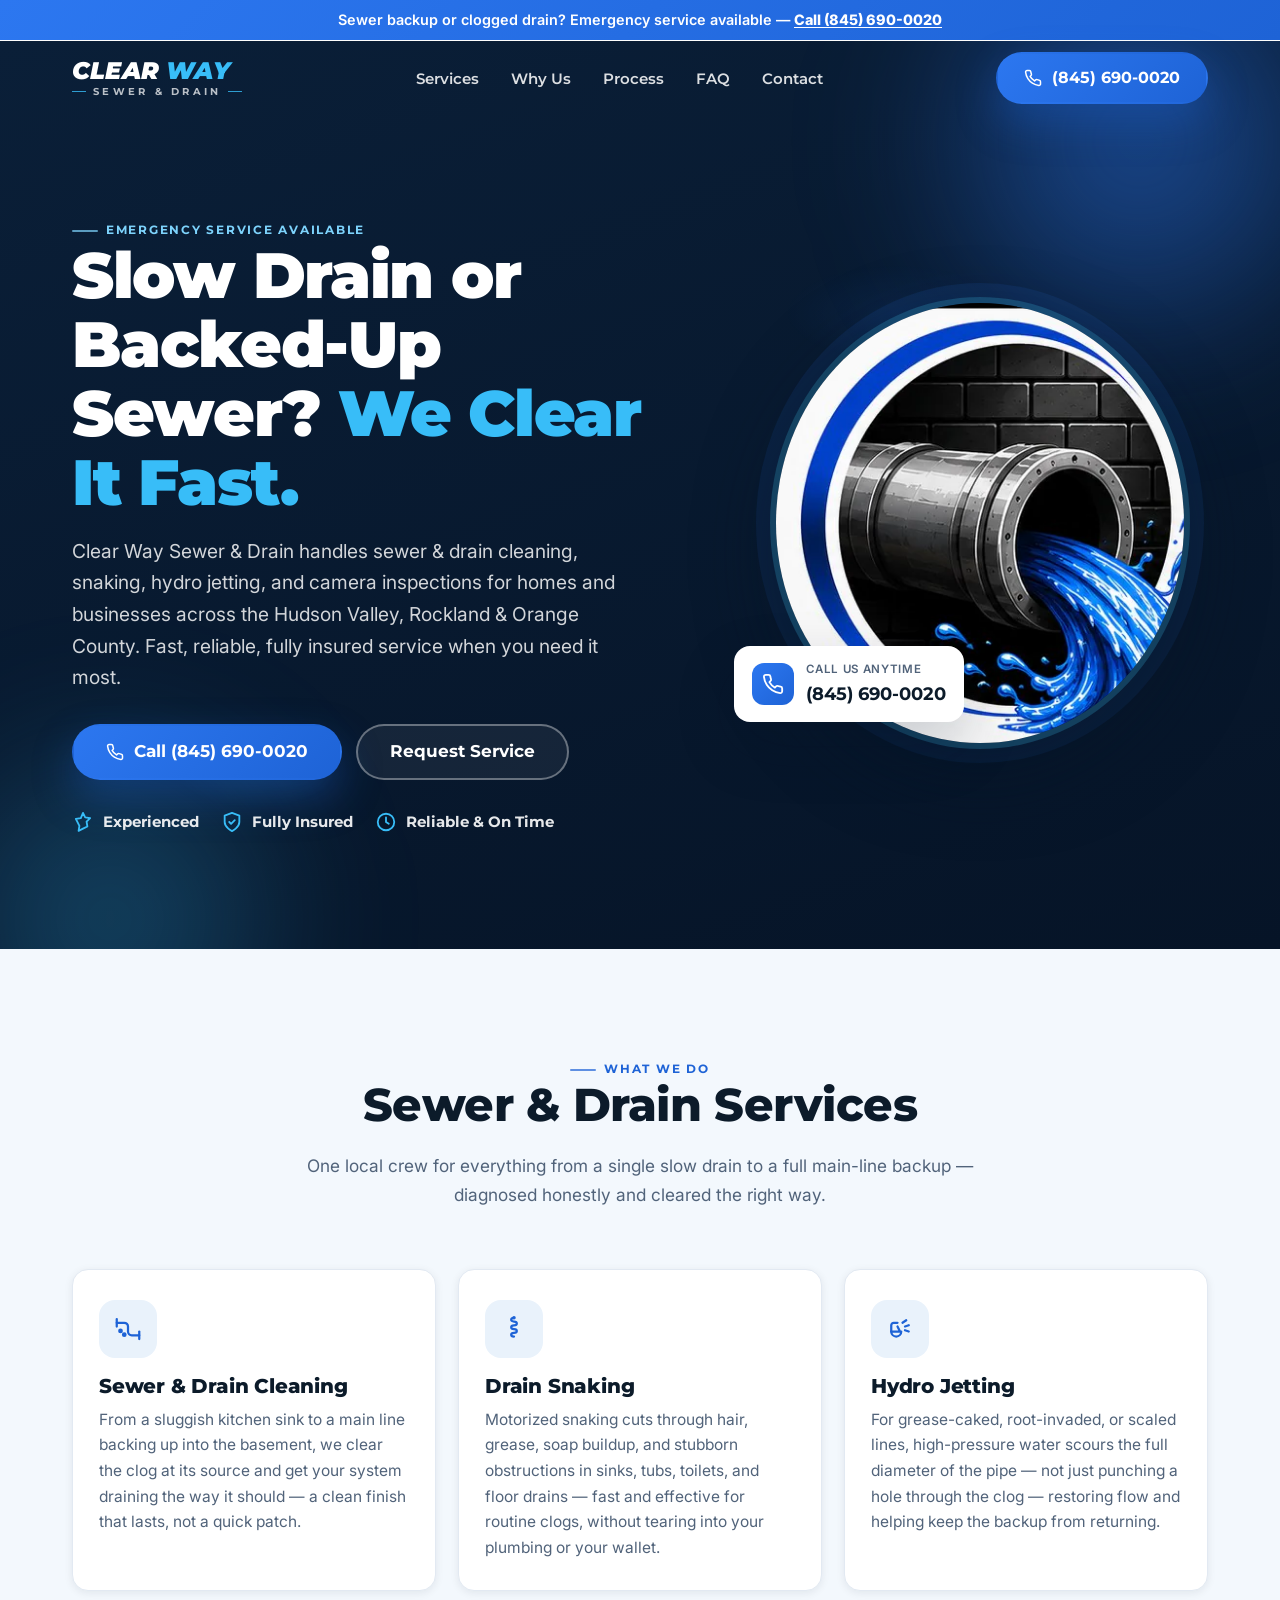
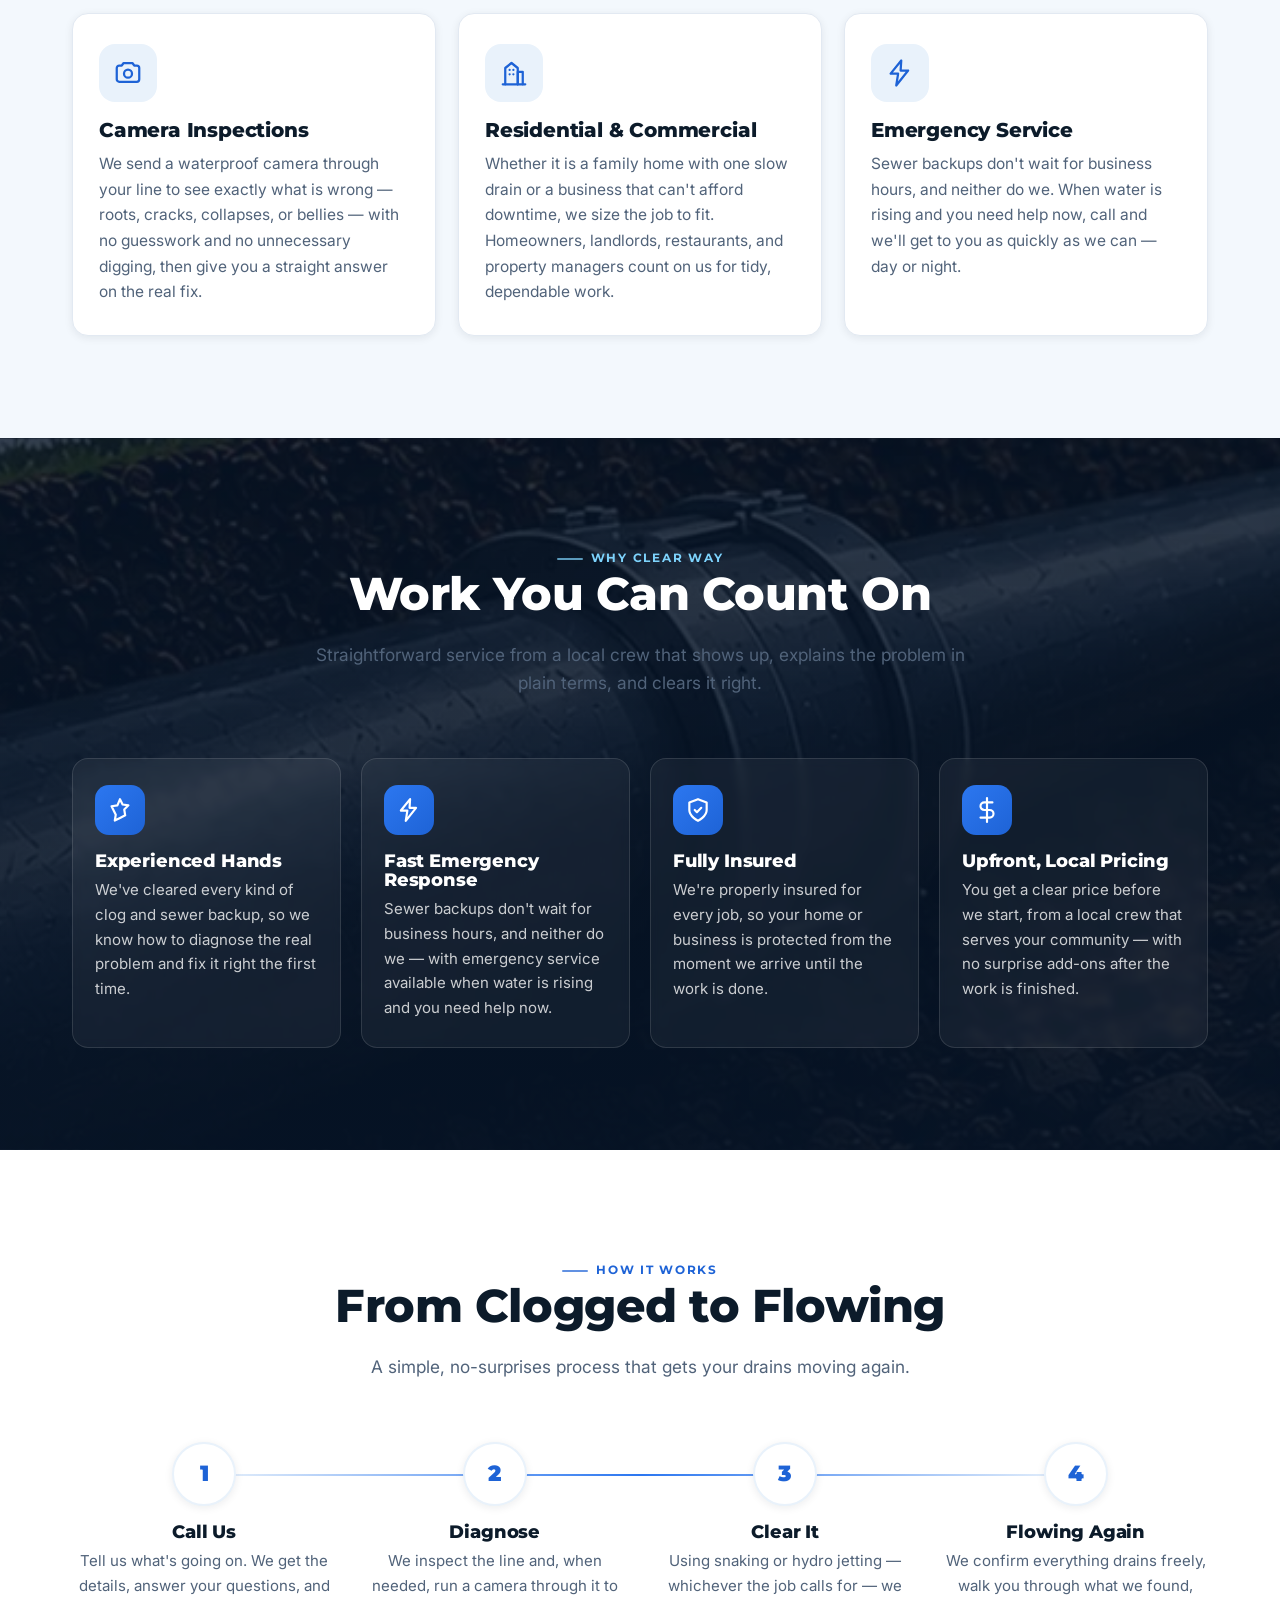
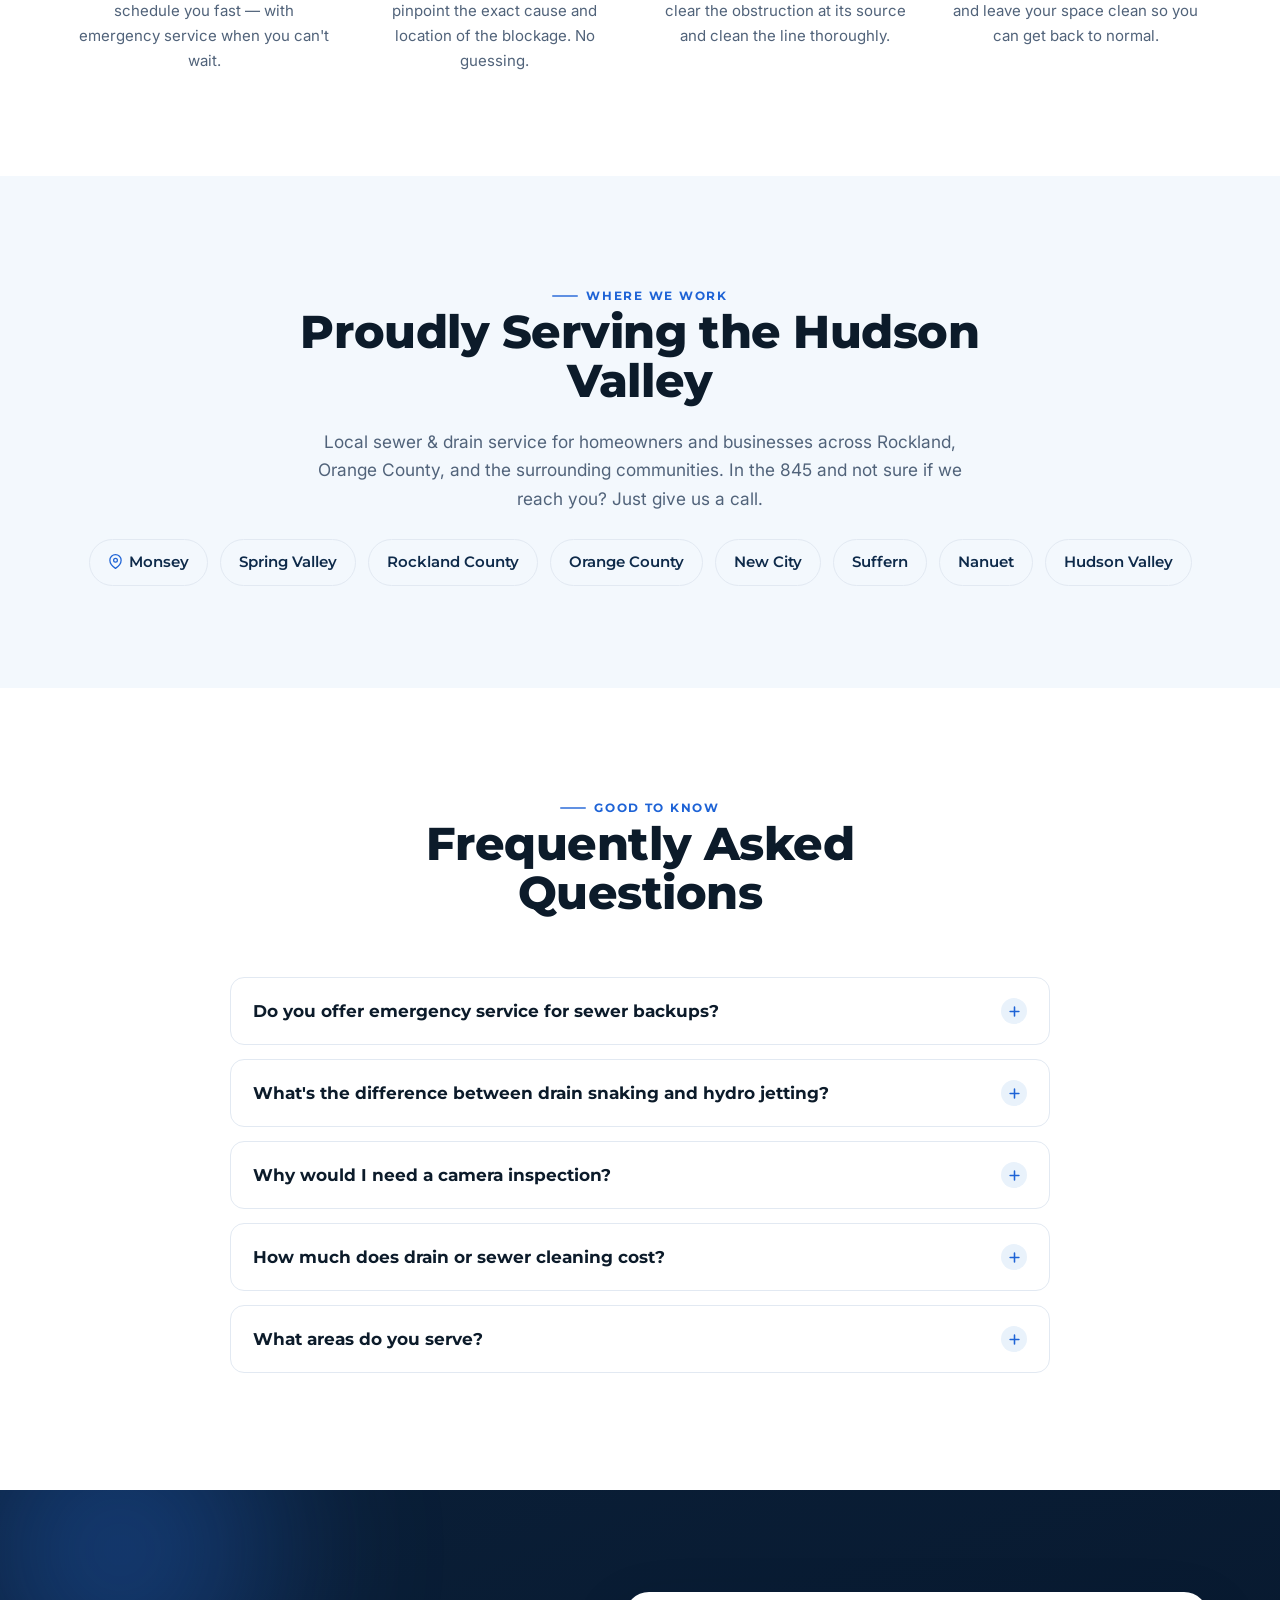
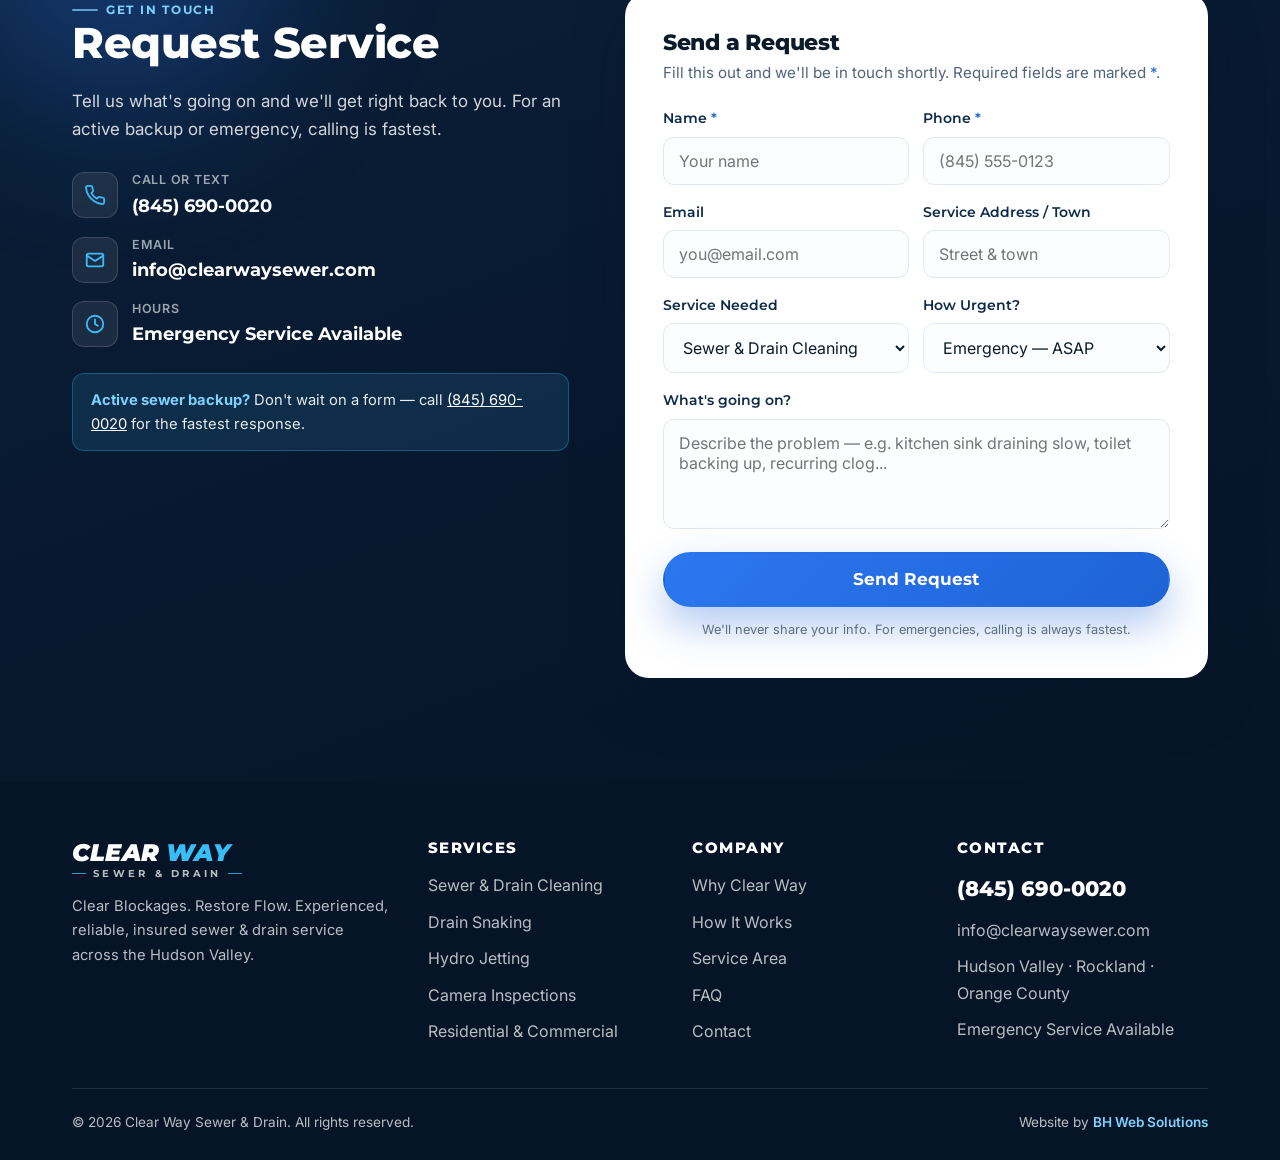
==== index.html @ 75872a1d "Initial site: Clear Way Sewer & Drain (one-page + contact form) Static marketing site for Clear Way " ====
<!DOCTYPE html>
<html lang="en">
<head>
  <meta charset="UTF-8" />
  <meta name="viewport" content="width=device-width, initial-scale=1.0, viewport-fit=cover" />
  <title>Sewer &amp; Drain Cleaning Hudson Valley NY | Clear Way 24/7</title>
  <meta name="description" content="Clogged sewer or drain in the Hudson Valley? Clear Way Sewer &amp; Drain — fast, insured cleaning, hydro jetting &amp; camera inspection. Call (845) 690-0020." />
  <meta name="theme-color" content="#0a1f38" />
  <link rel="canonical" href="https://clearwaysewer.com/" />

  <!-- Open Graph / Twitter -->
  <meta property="og:type" content="website" />
  <meta property="og:site_name" content="Clear Way Sewer &amp; Drain" />
  <meta property="og:title" content="Clear Way Sewer &amp; Drain | Cleaning, Hydro Jetting &amp; Camera Inspection" />
  <meta property="og:description" content="Clear Blockages. Restore Flow. Experienced, reliable, insured sewer &amp; drain pros serving Hudson Valley, Rockland &amp; Orange County NY. Emergency service available — call (845) 690-0020." />
  <meta property="og:url" content="https://clearwaysewer.com/" />
  <meta property="og:image" content="https://clearwaysewer.com/assets/img/og-card.jpg" />
  <meta property="og:image:width" content="1200" />
  <meta property="og:image:height" content="706" />
  <meta property="og:image:alt" content="Clear Way Sewer &amp; Drain — sewer &amp; drain cleaning in the Hudson Valley, NY" />
  <meta name="twitter:card" content="summary_large_image" />
  <meta name="twitter:title" content="Clear Way Sewer &amp; Drain | Hudson Valley NY" />
  <meta name="twitter:description" content="Clear Blockages. Restore Flow. Fast, insured sewer &amp; drain service. Call (845) 690-0020." />
  <meta name="twitter:image" content="https://clearwaysewer.com/assets/img/og-card.jpg" />
  <meta name="twitter:image:alt" content="Clear Way Sewer &amp; Drain — Hudson Valley NY" />

  <!-- Favicon -->
  <link rel="icon" href="favicon.svg" type="image/svg+xml" />
  <link rel="apple-touch-icon" href="assets/img/apple-touch-icon.png" />

  <!-- Fonts -->
  <link rel="preconnect" href="https://fonts.googleapis.com" />
  <link rel="preconnect" href="https://fonts.gstatic.com" crossorigin />
  <link href="https://fonts.googleapis.com/css2?family=Inter:wght@400;500;600;700&family=Montserrat:ital,wght@0,700;0,800;0,900;1,800;1,900&display=swap" rel="stylesheet" />

  <link rel="stylesheet" href="assets/css/styles.css" />

  <!-- Structured data -->
  <script type="application/ld+json">
  {"@context":"https://schema.org","@type":"Plumber","@id":"https://clearwaysewer.com/#business","name":"Clear Way Sewer & Drain","image":"https://clearwaysewer.com/assets/img/og-card.jpg","address":{"@type":"PostalAddress","addressRegion":"NY","addressCountry":"US"},"description":"Clear Way Sewer & Drain provides experienced, reliable, and fully insured sewer and drain cleaning, drain snaking, hydro jetting, and camera inspection services for residential and commercial customers throughout the Hudson Valley, Rockland County, and Orange County, NY. Emergency service available.","slogan":"Clear Blockages. Restore Flow.","url":"https://clearwaysewer.com","telephone":"+1-845-690-0020","email":"info@clearwaysewer.com","priceRange":"$$","founder":{"@type":"Person","name":"Yitzchok Kahan"},"areaServed":[{"@type":"Place","name":"Hudson Valley, NY"},{"@type":"AdministrativeArea","name":"Rockland County, NY"},{"@type":"AdministrativeArea","name":"Orange County, NY"}],"availableLanguage":["English"],"hasOfferCatalog":{"@type":"OfferCatalog","name":"Sewer & Drain Services","itemListElement":[{"@type":"Offer","itemOffered":{"@type":"Service","name":"Sewer & Drain Cleaning","description":"Professional cleaning of clogged sewer lines and drains for homes and businesses."}},{"@type":"Offer","itemOffered":{"@type":"Service","name":"Drain Snaking","description":"Mechanical drain snaking to clear blockages and restore flow."}},{"@type":"Offer","itemOffered":{"@type":"Service","name":"Hydro Jetting","description":"High-pressure hydro jetting to remove grease, roots, and stubborn buildup from sewer and drain lines."}},{"@type":"Offer","itemOffered":{"@type":"Service","name":"Camera Inspections","description":"Video camera inspections to locate and diagnose sewer and drain line problems."}},{"@type":"Offer","itemOffered":{"@type":"Service","name":"Residential & Commercial Service","description":"Sewer and drain solutions for both residential homeowners and commercial properties."}}]}}
  </script>
  <script type="application/ld+json">
  {"@context":"https://schema.org","@type":"FAQPage","mainEntity":[{"@type":"Question","name":"Do you offer emergency service for sewer backups?","acceptedAnswer":{"@type":"Answer","text":"Yes. Sewer and drain emergencies don't keep regular hours, so we offer emergency service for urgent backups and overflows. Call us at (845) 690-0020 and we'll get to you as quickly as we can."}},{"@type":"Question","name":"What's the difference between drain snaking and hydro jetting?","acceptedAnswer":{"@type":"Answer","text":"Snaking uses a motorized cable to break through and pull out a clog, ideal for routine blockages like hair and buildup. Hydro jetting uses high-pressure water to scour the entire pipe clean, making it the better choice for grease, scale, roots, or recurring backups."}},{"@type":"Question","name":"Why would I need a camera inspection?","acceptedAnswer":{"@type":"Answer","text":"A camera inspection lets us see inside your line and find the exact cause and location of a problem (roots, a crack, a belly, or a collapse) so there is no guesswork, no unnecessary digging, and you only pay to fix what is actually wrong."}},{"@type":"Question","name":"How much does drain or sewer cleaning cost?","acceptedAnswer":{"@type":"Answer","text":"Pricing depends on the type of clog, where it is, and the method the job calls for. We give you a clear, upfront price before any work begins, with no surprise charges added afterward."}},{"@type":"Question","name":"What areas do you serve?","acceptedAnswer":{"@type":"Answer","text":"We serve homeowners and businesses across the Hudson Valley, Rockland County, and Orange County, including Monsey, Spring Valley, and surrounding communities. If you are in the 845 area, give us a call."}}]}
  </script>
</head>
<body>
  <a class="skip-link" href="#main">Skip to content</a>

  <!-- Announcement -->
  <div class="topbar">
    <span class="hide-xs">Sewer backup or clogged drain?</span>
    Emergency service available —
    <a href="tel:+18456900020">Call (845)&nbsp;690-0020</a>
  </div>

  <!-- Header -->
  <header class="site-header" id="top">
    <div class="container nav">
      <a href="#top" class="logo" aria-label="Clear Way Sewer and Drain — home">
        <span class="logo-row"><span class="logo-clear">CLEAR</span><span class="logo-way">WAY</span></span>
        <span class="logo-sub">Sewer &amp; Drain</span>
      </a>

      <nav aria-label="Primary">
        <ul class="nav-links" id="navLinks">
          <li><a href="#services">Services</a></li>
          <li><a href="#why">Why Us</a></li>
          <li><a href="#process">Process</a></li>
          <li><a href="#faq">FAQ</a></li>
          <li><a href="#contact">Contact</a></li>
        </ul>
      </nav>

      <div class="nav-actions">
        <a href="tel:+18456900020" class="btn btn-primary desktop-call">
          <svg aria-hidden="true" focusable="false" viewBox="0 0 24 24" fill="none" stroke="currentColor" stroke-width="2" stroke-linecap="round" stroke-linejoin="round"><path d="M22 16.92v3a2 2 0 0 1-2.18 2 19.79 19.79 0 0 1-8.63-3.07 19.5 19.5 0 0 1-6-6 19.79 19.79 0 0 1-3.07-8.67A2 2 0 0 1 4.11 2h3a2 2 0 0 1 2 1.72c.13.96.36 1.9.7 2.81a2 2 0 0 1-.45 2.11L8.09 9.91a16 16 0 0 0 6 6l1.27-1.27a2 2 0 0 1 2.11-.45c.91.34 1.85.57 2.81.7A2 2 0 0 1 22 16.92z"/></svg>
          (845) 690-0020
        </a>
        <button class="nav-toggle" aria-label="Open menu" aria-controls="navLinks" aria-expanded="false">
          <span></span><span></span><span></span>
        </button>
      </div>
    </div>
  </header>
  <div class="nav-backdrop"></div>

  <main id="main" tabindex="-1">

    <!-- Hero -->
    <section class="hero">
      <div class="hero-water"></div>
      <div class="container hero-inner">
        <div class="hero-copy">
          <span class="eyebrow on-dark">Emergency Service Available</span>
          <h1>Slow Drain or Backed-Up Sewer? <span class="hl">We Clear It Fast.</span></h1>
          <p class="hero-sub">Clear Way Sewer &amp; Drain handles sewer &amp; drain cleaning, snaking, hydro jetting, and camera inspections for homes and businesses across the Hudson Valley, Rockland &amp; Orange County. Fast, reliable, fully insured service when you need it most.</p>
          <div class="hero-cta">
            <a href="tel:+18456900020" class="btn btn-primary btn-lg">
              <svg aria-hidden="true" focusable="false" viewBox="0 0 24 24" fill="none" stroke="currentColor" stroke-width="2" stroke-linecap="round" stroke-linejoin="round"><path d="M22 16.92v3a2 2 0 0 1-2.18 2 19.79 19.79 0 0 1-8.63-3.07 19.5 19.5 0 0 1-6-6 19.79 19.79 0 0 1-3.07-8.67A2 2 0 0 1 4.11 2h3a2 2 0 0 1 2 1.72c.13.96.36 1.9.7 2.81a2 2 0 0 1-.45 2.11L8.09 9.91a16 16 0 0 0 6 6l1.27-1.27a2 2 0 0 1 2.11-.45c.91.34 1.85.57 2.81.7A2 2 0 0 1 22 16.92z"/></svg>
              Call (845) 690-0020
            </a>
            <a href="#contact" class="btn btn-ghost btn-lg">Request Service</a>
          </div>
          <div class="hero-trust">
            <span class="t"><svg aria-hidden="true" focusable="false" viewBox="0 0 24 24" fill="none" stroke="currentColor" stroke-width="2" stroke-linecap="round" stroke-linejoin="round"><path d="M12 2l2.4 4.9 5.4.8-3.9 3.8.9 5.4L12 19.3 7.2 21.7l.9-5.4L4.2 8.5l5.4-.8z"/></svg>Experienced</span>
            <span class="t"><svg aria-hidden="true" focusable="false" viewBox="0 0 24 24" fill="none" stroke="currentColor" stroke-width="2" stroke-linecap="round" stroke-linejoin="round"><path d="M12 22s8-4 8-10V5l-8-3-8 3v7c0 6 8 10 8 10z"/><path d="M9 12l2 2 4-4"/></svg>Fully Insured</span>
            <span class="t"><svg aria-hidden="true" focusable="false" viewBox="0 0 24 24" fill="none" stroke="currentColor" stroke-width="2" stroke-linecap="round" stroke-linejoin="round"><circle cx="12" cy="12" r="9"/><path d="M12 7v5l3 2"/></svg>Reliable &amp; On Time</span>
          </div>
        </div>

        <div class="hero-visual">
          <picture>
            <source srcset="assets/img/hero-pipe.webp" type="image/webp" />
            <img class="hero-pipe" src="assets/img/hero-pipe.jpg" width="452" height="452" alt="Sewer pipe flushed clean with water flowing freely after a Clear Way drain cleaning" />
          </picture>
          <div class="hero-badge">
            <span class="ic"><svg aria-hidden="true" focusable="false" viewBox="0 0 24 24" fill="none" stroke="currentColor" stroke-width="2" stroke-linecap="round" stroke-linejoin="round"><path d="M22 16.92v3a2 2 0 0 1-2.18 2 19.79 19.79 0 0 1-8.63-3.07 19.5 19.5 0 0 1-6-6 19.79 19.79 0 0 1-3.07-8.67A2 2 0 0 1 4.11 2h3a2 2 0 0 1 2 1.72c.13.96.36 1.9.7 2.81a2 2 0 0 1-.45 2.11L8.09 9.91a16 16 0 0 0 6 6l1.27-1.27a2 2 0 0 1 2.11-.45c.91.34 1.85.57 2.81.7A2 2 0 0 1 22 16.92z"/></svg></span>
            <span><small>Call us anytime</small><strong>(845) 690-0020</strong></span>
          </div>
        </div>
      </div>
    </section>

    <!-- Services -->
    <section class="section bg-mist" id="services">
      <div class="container">
        <div class="section-head reveal">
          <span class="eyebrow">What We Do</span>
          <h2>Sewer &amp; Drain Services</h2>
          <p>One local crew for everything from a single slow drain to a full main-line backup — diagnosed honestly and cleared the right way.</p>
        </div>
        <div class="services-grid">
          <article class="svc-card reveal">
            <div class="svc-icon"><svg aria-hidden="true" focusable="false" viewBox="0 0 24 24" fill="none" stroke="currentColor" stroke-width="1.8" stroke-linecap="round" stroke-linejoin="round"><path d="M3 7h6a3 3 0 0 1 3 3v4a3 3 0 0 0 3 3h6"/><path d="M3 4v6"/><path d="M21 14v6"/><circle cx="6" cy="13.5" r="1"/><circle cx="9" cy="16.5" r="1"/></svg></div>
            <h3>Sewer &amp; Drain Cleaning</h3>
            <p>From a sluggish kitchen sink to a main line backing up into the basement, we clear the clog at its source and get your system draining the way it should — a clean finish that lasts, not a quick patch.</p>
          </article>
          <article class="svc-card reveal d1">
            <div class="svc-icon"><svg aria-hidden="true" focusable="false" viewBox="0 0 24 24" fill="none" stroke="currentColor" stroke-width="1.8" stroke-linecap="round" stroke-linejoin="round"><path d="M12 3c-3 0-3 3 0 3s3 3 0 3-3 3 0 3 3 3 0 3-3 3 0 3"/><circle cx="12" cy="3" r="0.5"/></svg></div>
            <h3>Drain Snaking</h3>
            <p>Motorized snaking cuts through hair, grease, soap buildup, and stubborn obstructions in sinks, tubs, toilets, and floor drains — fast and effective for routine clogs, without tearing into your plumbing or your wallet.</p>
          </article>
          <article class="svc-card reveal d2">
            <div class="svc-icon"><svg aria-hidden="true" focusable="false" viewBox="0 0 24 24" fill="none" stroke="currentColor" stroke-width="1.8" stroke-linecap="round" stroke-linejoin="round"><path d="M5 14h7l-2-4"/><path d="M5 14a4 4 0 0 0 4 4h0a4 4 0 0 0 4-4"/><path d="M14 7l3-2M16 10l3-1M16 13l3 1"/><path d="M5 14V9a2 2 0 0 1 2-2h3"/></svg></div>
            <h3>Hydro Jetting</h3>
            <p>For grease-caked, root-invaded, or scaled lines, high-pressure water scours the full diameter of the pipe — not just punching a hole through the clog — restoring flow and helping keep the backup from returning.</p>
          </article>
          <article class="svc-card reveal">
            <div class="svc-icon"><svg aria-hidden="true" focusable="false" viewBox="0 0 24 24" fill="none" stroke="currentColor" stroke-width="1.8" stroke-linecap="round" stroke-linejoin="round"><path d="M3 8a2 2 0 0 1 2-2h2l1.5-2h7L17 6h2a2 2 0 0 1 2 2v9a2 2 0 0 1-2 2H5a2 2 0 0 1-2-2z"/><circle cx="12" cy="12.5" r="3.2"/></svg></div>
            <h3>Camera Inspections</h3>
            <p>We send a waterproof camera through your line to see exactly what is wrong — roots, cracks, collapses, or bellies — with no guesswork and no unnecessary digging, then give you a straight answer on the real fix.</p>
          </article>
          <article class="svc-card reveal d1">
            <div class="svc-icon"><svg aria-hidden="true" focusable="false" viewBox="0 0 24 24" fill="none" stroke="currentColor" stroke-width="1.8" stroke-linecap="round" stroke-linejoin="round"><path d="M3 21h18"/><path d="M5 21V8l5-4 5 4v13"/><path d="M15 21V11h4v10"/><path d="M8.5 9.5h0M8.5 13h0M11.5 9.5h0M11.5 13h0"/></svg></div>
            <h3>Residential &amp; Commercial</h3>
            <p>Whether it is a family home with one slow drain or a business that can't afford downtime, we size the job to fit. Homeowners, landlords, restaurants, and property managers count on us for tidy, dependable work.</p>
          </article>
          <article class="svc-card reveal d2">
            <div class="svc-icon"><svg aria-hidden="true" focusable="false" viewBox="0 0 24 24" fill="none" stroke="currentColor" stroke-width="1.8" stroke-linecap="round" stroke-linejoin="round"><path d="M13 2L4.5 12.5h6L9 22l9.5-12h-6z"/></svg></div>
            <h3>Emergency Service</h3>
            <p>Sewer backups don't wait for business hours, and neither do we. When water is rising and you need help now, call and we'll get to you as quickly as we can — day or night.</p>
          </article>
        </div>
      </div>
    </section>

    <!-- Why us -->
    <section class="section why" id="why">
      <div class="container">
        <div class="section-head reveal">
          <span class="eyebrow on-dark">Why Clear Way</span>
          <h2>Work You Can Count On</h2>
          <p>Straightforward service from a local crew that shows up, explains the problem in plain terms, and clears it right.</p>
        </div>
        <div class="why-grid">
          <div class="why-card reveal">
            <div class="wic"><svg aria-hidden="true" focusable="false" viewBox="0 0 24 24" fill="none" stroke="currentColor" stroke-width="2" stroke-linecap="round" stroke-linejoin="round"><path d="M12 2l2.4 4.9 5.4.8-3.9 3.8.9 5.4L12 19.3 7.2 21.7l.9-5.4L4.2 8.5l5.4-.8z"/></svg></div>
            <h3>Experienced Hands</h3>
            <p>We've cleared every kind of clog and sewer backup, so we know how to diagnose the real problem and fix it right the first time.</p>
          </div>
          <div class="why-card reveal d1">
            <div class="wic"><svg aria-hidden="true" focusable="false" viewBox="0 0 24 24" fill="none" stroke="currentColor" stroke-width="2" stroke-linecap="round" stroke-linejoin="round"><path d="M13 2L4.5 12.5h6L9 22l9.5-12h-6z"/></svg></div>
            <h3>Fast Emergency Response</h3>
            <p>Sewer backups don't wait for business hours, and neither do we — with emergency service available when water is rising and you need help now.</p>
          </div>
          <div class="why-card reveal d2">
            <div class="wic"><svg aria-hidden="true" focusable="false" viewBox="0 0 24 24" fill="none" stroke="currentColor" stroke-width="2" stroke-linecap="round" stroke-linejoin="round"><path d="M12 22s8-4 8-10V5l-8-3-8 3v7c0 6 8 10 8 10z"/><path d="M9 12l2 2 4-4"/></svg></div>
            <h3>Fully Insured</h3>
            <p>We're properly insured for every job, so your home or business is protected from the moment we arrive until the work is done.</p>
          </div>
          <div class="why-card reveal d3">
            <div class="wic"><svg aria-hidden="true" focusable="false" viewBox="0 0 24 24" fill="none" stroke="currentColor" stroke-width="2" stroke-linecap="round" stroke-linejoin="round"><path d="M12 1v22"/><path d="M17 5H9.5a3.5 3.5 0 0 0 0 7h5a3.5 3.5 0 0 1 0 7H6"/></svg></div>
            <h3>Upfront, Local Pricing</h3>
            <p>You get a clear price before we start, from a local crew that serves your community — with no surprise add-ons after the work is finished.</p>
          </div>
        </div>
      </div>
    </section>

    <!-- Process -->
    <section class="section" id="process">
      <div class="container">
        <div class="section-head reveal">
          <span class="eyebrow">How It Works</span>
          <h2>From Clogged to Flowing</h2>
          <p>A simple, no-surprises process that gets your drains moving again.</p>
        </div>
        <div class="steps">
          <div class="step reveal">
            <div class="num">1</div>
            <h3>Call Us</h3>
            <p>Tell us what's going on. We get the details, answer your questions, and schedule you fast — with emergency service when you can't wait.</p>
          </div>
          <div class="step reveal d1">
            <div class="num">2</div>
            <h3>Diagnose</h3>
            <p>We inspect the line and, when needed, run a camera through it to pinpoint the exact cause and location of the blockage. No guessing.</p>
          </div>
          <div class="step reveal d2">
            <div class="num">3</div>
            <h3>Clear It</h3>
            <p>Using snaking or hydro jetting — whichever the job calls for — we clear the obstruction at its source and clean the line thoroughly.</p>
          </div>
          <div class="step reveal d3">
            <div class="num">4</div>
            <h3>Flowing Again</h3>
            <p>We confirm everything drains freely, walk you through what we found, and leave your space clean so you can get back to normal.</p>
          </div>
        </div>
      </div>
    </section>

    <!-- Service area -->
    <section class="section bg-mist" id="area">
      <div class="container area">
        <div class="section-head reveal" style="margin-bottom:8px;">
          <span class="eyebrow">Where We Work</span>
          <h2>Proudly Serving the Hudson Valley</h2>
          <p>Local sewer &amp; drain service for homeowners and businesses across Rockland, Orange County, and the surrounding communities. In the 845 and not sure if we reach you? Just give us a call.</p>
        </div>
        <div class="chips reveal d1">
          <span class="chip"><svg aria-hidden="true" focusable="false" viewBox="0 0 24 24" fill="none" stroke="currentColor" stroke-width="2" stroke-linecap="round" stroke-linejoin="round"><path d="M21 10c0 7-9 13-9 13s-9-6-9-13a9 9 0 0 1 18 0z"/><circle cx="12" cy="10" r="3"/></svg>Monsey</span>
          <span class="chip">Spring Valley</span>
          <span class="chip">Rockland County</span>
          <span class="chip">Orange County</span>
          <span class="chip">New City</span>
          <span class="chip">Suffern</span>
          <span class="chip">Nanuet</span>
          <span class="chip">Hudson Valley</span>
        </div>
      </div>
    </section>

    <!-- FAQ -->
    <section class="section" id="faq">
      <div class="container">
        <div class="section-head reveal">
          <span class="eyebrow">Good to Know</span>
          <h2>Frequently Asked Questions</h2>
        </div>
        <div class="faq-list reveal d1">
          <div class="faq-item">
            <button class="faq-q" aria-expanded="false" aria-controls="a1">Do you offer emergency service for sewer backups?<span class="qmark"><svg aria-hidden="true" focusable="false" viewBox="0 0 24 24" fill="none" stroke="currentColor" stroke-width="2.5" stroke-linecap="round"><path d="M12 5v14M5 12h14"/></svg></span></button>
            <div class="faq-a" aria-hidden="true" id="a1"><div class="faq-a-inner">Yes. Sewer and drain emergencies don't keep regular hours, so we offer emergency service for urgent backups and overflows. Call us at (845) 690-0020, let us know what's happening, and we'll get to you as quickly as we can.</div></div>
          </div>
          <div class="faq-item">
            <button class="faq-q" aria-expanded="false" aria-controls="a2">What's the difference between drain snaking and hydro jetting?<span class="qmark"><svg aria-hidden="true" focusable="false" viewBox="0 0 24 24" fill="none" stroke="currentColor" stroke-width="2.5" stroke-linecap="round"><path d="M12 5v14M5 12h14"/></svg></span></button>
            <div class="faq-a" aria-hidden="true" id="a2"><div class="faq-a-inner">Snaking uses a motorized cable to break through and pull out a clog — perfect for routine blockages like hair and buildup. Hydro jetting uses high-pressure water to scour the entire pipe clean, making it the better choice for grease, scale, roots, or recurring backups. We'll recommend whichever fits your situation.</div></div>
          </div>
          <div class="faq-item">
            <button class="faq-q" aria-expanded="false" aria-controls="a3">Why would I need a camera inspection?<span class="qmark"><svg aria-hidden="true" focusable="false" viewBox="0 0 24 24" fill="none" stroke="currentColor" stroke-width="2.5" stroke-linecap="round"><path d="M12 5v14M5 12h14"/></svg></span></button>
            <div class="faq-a" aria-hidden="true" id="a3"><div class="faq-a-inner">A camera inspection lets us see inside your line and find the exact cause and location of a problem — roots, a crack, a belly, or a collapse. It takes the guesswork out of repairs, prevents unnecessary digging, and makes sure you only pay to fix what's actually wrong.</div></div>
          </div>
          <div class="faq-item">
            <button class="faq-q" aria-expanded="false" aria-controls="a4">How much does drain or sewer cleaning cost?<span class="qmark"><svg aria-hidden="true" focusable="false" viewBox="0 0 24 24" fill="none" stroke="currentColor" stroke-width="2.5" stroke-linecap="round"><path d="M12 5v14M5 12h14"/></svg></span></button>
            <div class="faq-a" aria-hidden="true" id="a4"><div class="faq-a-inner">Pricing depends on the type of clog, where it is, and the method the job calls for. We give you a clear, upfront price before any work begins, so you know exactly what to expect with no surprise charges added after the fact. Call us and we'll walk you through it.</div></div>
          </div>
          <div class="faq-item">
            <button class="faq-q" aria-expanded="false" aria-controls="a5">What areas do you serve?<span class="qmark"><svg aria-hidden="true" focusable="false" viewBox="0 0 24 24" fill="none" stroke="currentColor" stroke-width="2.5" stroke-linecap="round"><path d="M12 5v14M5 12h14"/></svg></span></button>
            <div class="faq-a" aria-hidden="true" id="a5"><div class="faq-a-inner">We serve homeowners and businesses across the Hudson Valley, Rockland County, and Orange County, including Monsey, Spring Valley, and the surrounding communities. If you're in the 845 area and not sure whether we reach you, just give us a call and ask.</div></div>
          </div>
        </div>
      </div>
    </section>

    <!-- Contact -->
    <section class="section contact" id="contact">
      <div class="container contact-grid">
        <div class="contact-info reveal">
          <span class="eyebrow on-dark">Get In Touch</span>
          <h2>Request Service</h2>
          <p class="lead">Tell us what's going on and we'll get right back to you. For an active backup or emergency, calling is fastest.</p>
          <ul class="contact-methods">
            <li>
              <span class="cic"><svg aria-hidden="true" focusable="false" viewBox="0 0 24 24" fill="none" stroke="currentColor" stroke-width="2" stroke-linecap="round" stroke-linejoin="round"><path d="M22 16.92v3a2 2 0 0 1-2.18 2 19.79 19.79 0 0 1-8.63-3.07 19.5 19.5 0 0 1-6-6 19.79 19.79 0 0 1-3.07-8.67A2 2 0 0 1 4.11 2h3a2 2 0 0 1 2 1.72c.13.96.36 1.9.7 2.81a2 2 0 0 1-.45 2.11L8.09 9.91a16 16 0 0 0 6 6l1.27-1.27a2 2 0 0 1 2.11-.45c.91.34 1.85.57 2.81.7A2 2 0 0 1 22 16.92z"/></svg></span>
              <span><small>Call or text</small><a href="tel:+18456900020">(845) 690-0020</a></span>
            </li>
            <li>
              <span class="cic"><svg aria-hidden="true" focusable="false" viewBox="0 0 24 24" fill="none" stroke="currentColor" stroke-width="2" stroke-linecap="round" stroke-linejoin="round"><rect x="3" y="5" width="18" height="14" rx="2"/><path d="m3 7 9 6 9-6"/></svg></span>
              <span><small>Email</small><a href="mailto:info@clearwaysewer.com">info@clearwaysewer.com</a></span>
            </li>
            <li>
              <span class="cic"><svg aria-hidden="true" focusable="false" viewBox="0 0 24 24" fill="none" stroke="currentColor" stroke-width="2" stroke-linecap="round" stroke-linejoin="round"><circle cx="12" cy="12" r="9"/><path d="M12 7v5l3 2"/></svg></span>
              <span><small>Hours</small><span class="v">Emergency Service Available</span></span>
            </li>
          </ul>
          <div class="emergency-note">
            <strong>Active sewer backup?</strong> Don't wait on a form — call <a href="tel:+18456900020" style="color:#fff;text-decoration:underline;">(845) 690-0020</a> for the fastest response.
          </div>
        </div>

        <div class="form-card reveal d1">
          <h3>Send a Request</h3>
          <p class="fc-sub">Fill this out and we'll be in touch shortly. Required fields are marked <span style="color:var(--blue-600)">*</span>.</p>
          <form action="https://formsubmit.co/info@clearwaysewer.com" method="POST">
            <!-- FormSubmit config -->
            <input type="hidden" name="_subject" value="New service request — clearwaysewer.com" />
            <input type="hidden" name="_template" value="table" />
            <input type="hidden" name="_captcha" value="false" />
            <input type="hidden" name="_next" value="https://clearwaysewer.com/thanks.html" />
            <input type="text" name="_honey" class="hp" tabindex="-1" autocomplete="off" aria-hidden="true" />

            <div class="field-row">
              <div class="field">
                <label for="name">Name <span class="req">*</span></label>
                <input id="name" type="text" name="Name" required autocomplete="name" placeholder="Your name" />
              </div>
              <div class="field">
                <label for="phone">Phone <span class="req">*</span></label>
                <input id="phone" type="tel" name="Phone" required autocomplete="tel" placeholder="(845) 555-0123" />
              </div>
            </div>
            <div class="field-row">
              <div class="field">
                <label for="email">Email</label>
                <input id="email" type="email" name="Email" autocomplete="email" placeholder="you@email.com" />
              </div>
              <div class="field">
                <label for="town">Service Address / Town</label>
                <input id="town" type="text" name="Service Location" autocomplete="street-address" placeholder="Street &amp; town" />
              </div>
            </div>
            <div class="field-row">
              <div class="field">
                <label for="service">Service Needed</label>
                <select id="service" name="Service Needed">
                  <option>Sewer &amp; Drain Cleaning</option>
                  <option>Drain Snaking</option>
                  <option>Hydro Jetting</option>
                  <option>Camera Inspections</option>
                  <option>Residential &amp; Commercial</option>
                  <option>Not sure — need advice</option>
                </select>
              </div>
              <div class="field">
                <label for="urgency">How Urgent?</label>
                <select id="urgency" name="Urgency">
                  <option>Emergency — ASAP</option>
                  <option>Within a day or two</option>
                  <option>Just getting a quote</option>
                </select>
              </div>
            </div>
            <div class="field">
              <label for="message">What's going on?</label>
              <textarea id="message" name="Message" placeholder="Describe the problem — e.g. kitchen sink draining slow, toilet backing up, recurring clog..."></textarea>
            </div>
            <button type="submit" class="btn btn-primary btn-block btn-lg">Send Request</button>
            <p class="form-fineprint">We'll never share your info. For emergencies, calling is always fastest.</p>
          </form>
        </div>
      </div>
    </section>
  </main>

  <!-- Footer -->
  <footer class="footer">
    <div class="container">
      <div class="footer-grid">
        <div>
          <a href="#top" class="logo" aria-label="Clear Way Sewer and Drain">
            <span class="logo-row"><span class="logo-clear">CLEAR</span><span class="logo-way">WAY</span></span>
            <span class="logo-sub">Sewer &amp; Drain</span>
          </a>
          <p class="f-tag">Clear Blockages. Restore Flow. Experienced, reliable, insured sewer &amp; drain service across the Hudson Valley.</p>
        </div>
        <div>
          <h4>Services</h4>
          <ul>
            <li><a href="#services">Sewer &amp; Drain Cleaning</a></li>
            <li><a href="#services">Drain Snaking</a></li>
            <li><a href="#services">Hydro Jetting</a></li>
            <li><a href="#services">Camera Inspections</a></li>
            <li><a href="#services">Residential &amp; Commercial</a></li>
          </ul>
        </div>
        <div>
          <h4>Company</h4>
          <ul>
            <li><a href="#why">Why Clear Way</a></li>
            <li><a href="#process">How It Works</a></li>
            <li><a href="#area">Service Area</a></li>
            <li><a href="#faq">FAQ</a></li>
            <li><a href="#contact">Contact</a></li>
          </ul>
        </div>
        <div>
          <h4>Contact</h4>
          <ul>
            <li><a href="tel:+18456900020" class="f-call">(845) 690-0020</a></li>
            <li><a href="mailto:info@clearwaysewer.com">info@clearwaysewer.com</a></li>
            <li>Hudson Valley · Rockland · Orange County</li>
            <li>Emergency Service Available</li>
          </ul>
        </div>
      </div>
      <div class="footer-bottom">
        <span>© <span id="year">2026</span> Clear Way Sewer &amp; Drain. All rights reserved.</span>
        <span>Website by <a href="https://bhwebsolutions.com" target="_blank" rel="noopener">BH Web Solutions</a></span>
      </div>
    </div>
  </footer>

  <!-- Mobile sticky call bar -->
  <div class="mobile-bar">
    <a href="tel:+18456900020" class="call">
      <svg aria-hidden="true" focusable="false" viewBox="0 0 24 24" fill="none" stroke="currentColor" stroke-width="2" stroke-linecap="round" stroke-linejoin="round"><path d="M22 16.92v3a2 2 0 0 1-2.18 2 19.79 19.79 0 0 1-8.63-3.07 19.5 19.5 0 0 1-6-6 19.79 19.79 0 0 1-3.07-8.67A2 2 0 0 1 4.11 2h3a2 2 0 0 1 2 1.72c.13.96.36 1.9.7 2.81a2 2 0 0 1-.45 2.11L8.09 9.91a16 16 0 0 0 6 6l1.27-1.27a2 2 0 0 1 2.11-.45c.91.34 1.85.57 2.81.7A2 2 0 0 1 22 16.92z"/></svg>
      Call Now
    </a>
    <a href="#contact">
      <svg aria-hidden="true" focusable="false" viewBox="0 0 24 24" fill="none" stroke="currentColor" stroke-width="2" stroke-linecap="round" stroke-linejoin="round"><rect x="3" y="5" width="18" height="14" rx="2"/><path d="m3 7 9 6 9-6"/></svg>
      Request
    </a>
  </div>

  <script src="assets/js/main.js" defer></script>
</body>
</html>
---- assets/css/styles.css ----
/* ============================================================
   Clear Way Sewer & Drain — styles.css
   Palette: deep navy + royal blue (WAY) + water cyan
   Fonts: Montserrat (display/logo) + Inter (body)
   ============================================================ */

:root {
  /* Brand */
  --navy-900: #061427;
  --navy-800: #0a1f38;
  --navy-700: #0e2a4a;
  --navy-600: #143764;
  --blue-700: #1850b8;
  --blue-600: #1e63d6;   /* the "WAY" royal blue */
  --blue-500: #2c77f0;
  --cyan-400: #38bdf8;   /* water accent */
  --cyan-300: #7dd3fc;

  --ink: #0c1b2a;
  --slate: #51637a;
  --slate-2: #5c6e85;
  --line: #e2e9f2;
  --mist: #f3f8fd;
  --mist-2: #e9f2fb;
  --white: #ffffff;

  --grad-blue: linear-gradient(135deg, #2c77f0 0%, #1e63d6 45%, #38bdf8 120%);
  --grad-cta: linear-gradient(135deg, #2c77f0 0%, #1e63d6 100%);
  --grad-navy: linear-gradient(160deg, #0a1f38 0%, #061427 100%);

  --shadow-sm: 0 2px 8px rgba(6, 20, 39, 0.08);
  --shadow-md: 0 12px 30px rgba(6, 20, 39, 0.12);
  --shadow-lg: 0 24px 60px rgba(6, 20, 39, 0.20);
  --shadow-blue: 0 18px 40px rgba(30, 99, 214, 0.35);

  --maxw: 1180px;
  --radius: 16px;
  --radius-lg: 24px;
  --header-h: 76px;

  --ff-display: "Montserrat", system-ui, "Segoe UI", sans-serif;
  --ff-body: "Inter", system-ui, "Segoe UI", Roboto, sans-serif;
}

* { box-sizing: border-box; }

html { scroll-behavior: smooth; }
@media (prefers-reduced-motion: reduce) { html { scroll-behavior: auto; } }

body {
  margin: 0;
  font-family: var(--ff-body);
  color: var(--ink);
  background: var(--white);
  line-height: 1.65;
  -webkit-font-smoothing: antialiased;
  text-rendering: optimizeLegibility;
  overflow-x: hidden;
}

img { max-width: 100%; display: block; }
a { color: inherit; text-decoration: none; }

h1, h2, h3, h4 {
  font-family: var(--ff-display);
  font-weight: 800;
  line-height: 1.08;
  letter-spacing: -0.01em;
  margin: 0 0 0.5em;
  color: var(--ink);
}

p { margin: 0 0 1rem; }

.container { width: 100%; max-width: var(--maxw); margin: 0 auto; padding: 0 22px; }

.eyebrow {
  display: inline-flex; align-items: center; gap: 8px;
  font-family: var(--ff-display);
  font-weight: 700; font-size: 0.78rem; letter-spacing: 0.14em; text-transform: uppercase;
  color: var(--blue-600);
}
.eyebrow.on-dark { color: var(--cyan-300); }
.eyebrow::before {
  content: ""; width: 26px; height: 2px; border-radius: 2px;
  background: currentColor; opacity: 0.7;
}

.section { padding: clamp(56px, 8vw, 104px) 0; }
#services, #why, #process, #area, #faq, #contact { scroll-margin-top: 88px; }
.section-head { max-width: 680px; margin: 0 auto clamp(36px, 5vw, 60px); text-align: center; }
.section-head h2 { font-size: clamp(1.9rem, 4.2vw, 2.85rem); }
.section-head p { color: var(--slate); font-size: 1.08rem; }

.skip-link {
  position: absolute; left: -999px; top: 0; z-index: 200;
  background: var(--blue-600); color: #fff; padding: 12px 18px; border-radius: 0 0 10px 0;
}
.skip-link:focus { left: 0; }

/* ---------- Buttons ---------- */
.btn {
  display: inline-flex; align-items: center; justify-content: center; gap: 10px;
  font-family: var(--ff-display); font-weight: 700; font-size: 0.98rem;
  padding: 15px 26px; border-radius: 999px; border: 2px solid transparent;
  cursor: pointer; transition: transform .2s ease, box-shadow .2s ease, background .2s ease, color .2s ease;
  white-space: nowrap; line-height: 1;
}
.btn svg { width: 18px; height: 18px; }
.btn-primary { background: var(--grad-cta); color: #fff; box-shadow: var(--shadow-blue); }
.btn-primary:hover { transform: translateY(-2px); box-shadow: 0 22px 48px rgba(30,99,214,.45); }
.btn-ghost { background: rgba(255,255,255,.06); color: #fff; border-color: rgba(255,255,255,.35); }
.btn-ghost:hover { background: rgba(255,255,255,.14); transform: translateY(-2px); }
.btn-outline { background: transparent; color: var(--blue-600); border-color: var(--blue-600); }
.btn-outline:hover { background: var(--blue-600); color: #fff; transform: translateY(-2px); }
.btn-lg { padding: 17px 32px; font-size: 1.05rem; }
.btn-block { width: 100%; }

/* ---------- Announcement bar ---------- */
.topbar {
  background: var(--grad-cta); color: #fff;
  font-size: 0.9rem; font-weight: 600;
  text-align: center; padding: 8px 16px;
}
.topbar a { font-weight: 800; text-decoration: underline; text-underline-offset: 2px; }
.topbar .dot { opacity: .55; margin: 0 10px; }
@media (max-width: 560px) { .topbar .hide-xs { display: none; } }

/* ---------- Header ---------- */
.site-header {
  position: sticky; top: 0; z-index: 100;
  transition: background .3s ease, box-shadow .3s ease, border-color .3s ease;
  border-bottom: 1px solid transparent;
}
.site-header.scrolled {
  background: rgba(8, 26, 48, 0.92);
  backdrop-filter: saturate(140%) blur(10px);
  box-shadow: 0 8px 24px rgba(6,20,39,.25);
  border-bottom-color: rgba(255,255,255,.08);
}
.nav {
  height: var(--header-h);
  display: flex; align-items: center; justify-content: space-between; gap: 18px;
}

/* Logo (recreated wordmark) */
.logo { display: inline-flex; flex-direction: column; line-height: 1; font-family: var(--ff-display); }
.logo-row { display: flex; align-items: baseline; gap: 7px; }
.logo-clear, .logo-way {
  font-weight: 900; font-style: italic; font-size: 1.5rem; letter-spacing: 0.01em;
}
.logo-clear { color: #fff; }
.logo-way { color: var(--cyan-400); }
.logo-sub {
  display: flex; align-items: center; gap: 7px;
  font-size: 0.6rem; font-weight: 700; letter-spacing: 0.34em; text-transform: uppercase;
  color: rgba(255,255,255,.72); margin-top: 4px;
}
.logo-sub::before, .logo-sub::after { content:""; height:1px; width:14px; background: var(--cyan-400); opacity:.8; }

.nav-links { display: flex; align-items: center; gap: 28px; list-style: none; margin: 0; padding: 0; }
.nav-links a {
  font-family: var(--ff-display); font-weight: 600; font-size: 0.95rem; color: rgba(255,255,255,.86);
  padding: 6px 2px; position: relative; transition: color .2s ease;
}
.nav-links a::after {
  content:""; position:absolute; left:0; bottom:-4px; height:2px; width:0; background: var(--cyan-400); transition: width .25s ease;
}
.nav-links a:hover { color:#fff; } .nav-links a:hover::after { width:100%; }
.nav-actions { display: flex; align-items: center; gap: 14px; }

.nav-toggle {
  display: none; background: transparent; border: 0; cursor: pointer; padding: 8px;
  flex-direction: column; gap: 5px;
}
.nav-toggle span { display:block; width: 26px; height: 2.5px; background:#fff; border-radius: 2px; transition: transform .3s ease, opacity .3s ease; }
.nav-toggle[aria-expanded="true"] span:nth-child(1){ transform: translateY(7.5px) rotate(45deg); }
.nav-toggle[aria-expanded="true"] span:nth-child(2){ opacity:0; }
.nav-toggle[aria-expanded="true"] span:nth-child(3){ transform: translateY(-7.5px) rotate(-45deg); }

@media (max-width: 940px) {
  .nav-toggle { display: flex; }
  .nav-links {
    position: fixed; inset: 0 0 0 auto; width: min(82vw, 340px);
    background: var(--navy-800); flex-direction: column; align-items: flex-start;
    padding: calc(var(--header-h) + 24px) 30px 30px; gap: 6px;
    transform: translateX(100%); visibility: hidden;
    transition: transform .32s ease, visibility .32s ease; box-shadow: var(--shadow-lg);
  }
  .nav-links.open { transform: translateX(0); visibility: visible; }
  .nav-links a { font-size: 1.15rem; padding: 12px 0; width: 100%; border-bottom: 1px solid rgba(255,255,255,.08); }
  .nav-links a::after { display:none; }
  .nav .desktop-call { display: none; }
}

.nav-backdrop {
  position: fixed; inset: 0; background: rgba(6,20,39,.5); opacity:0; visibility:hidden;
  transition: opacity .3s ease, visibility .3s ease; z-index: 90;
}
.nav-backdrop.show { opacity:1; visibility:visible; }

/* ---------- Hero ---------- */
.hero {
  position: relative; overflow: hidden;
  background: var(--grad-navy);
  margin-top: calc(-1 * var(--header-h));
  padding-top: calc(var(--header-h) + clamp(48px, 8vw, 96px));
  padding-bottom: clamp(60px, 9vw, 120px);
  color: #fff;
}
.hero::before, .hero::after { content:""; position:absolute; border-radius:50%; filter: blur(60px); pointer-events:none; }
.hero::before { width: 520px; height: 520px; top: -160px; right: -120px; background: radial-gradient(circle, rgba(44,119,240,.55), transparent 70%); }
.hero::after  { width: 460px; height: 460px; bottom: -200px; left: -120px; background: radial-gradient(circle, rgba(56,189,248,.30), transparent 70%); }
.hero-water {
  position:absolute; inset:0; pointer-events:none; opacity:.5;
  background:
    radial-gradient(120px 60px at 20% 80%, rgba(56,189,248,.18), transparent 70%),
    radial-gradient(160px 70px at 70% 30%, rgba(44,119,240,.18), transparent 70%);
  animation: drift 16s ease-in-out infinite alternate;
}
@keyframes drift { to { transform: translate3d(0,-22px,0) scale(1.05); } }

.hero-inner {
  position: relative; z-index: 2;
  display: grid; grid-template-columns: 1.15fr 0.85fr; gap: clamp(30px, 5vw, 64px); align-items: center;
}
.hero h1 {
  color: #fff; font-size: clamp(2.3rem, 5.4vw, 4rem); font-weight: 900; letter-spacing: -0.02em;
  margin-bottom: 18px;
}
.hero h1 .hl { color: var(--cyan-400); }
.hero-sub { font-size: clamp(1.05rem, 2vw, 1.2rem); color: rgba(255,255,255,.82); max-width: 560px; margin-bottom: 30px; }
.hero-cta { display: flex; flex-wrap: wrap; gap: 14px; margin-bottom: 30px; }
.hero-trust { display: flex; flex-wrap: wrap; gap: 22px; }
.hero-trust .t {
  display:flex; align-items:center; gap:9px; font-family: var(--ff-display); font-weight:700; font-size:.92rem;
  color: rgba(255,255,255,.9);
}
.hero-trust .t svg { width: 22px; height: 22px; color: var(--cyan-400); flex: none; }

/* Hero visual */
.hero-visual { position: relative; display: flex; justify-content: center; }
.hero-pipe {
  width: min(420px, 86vw); aspect-ratio: 1; border-radius: 50%;
  object-fit: cover; object-position: 52% 46%;
  border: 6px solid rgba(56,189,248,.25);
  box-shadow: 0 30px 70px rgba(6,20,39,.55), 0 0 0 14px rgba(44,119,240,.10);
  animation: floaty 7s ease-in-out infinite;
}
@keyframes floaty { 0%,100%{ transform: translateY(0);} 50%{ transform: translateY(-14px);} }
.hero-badge {
  position: absolute; bottom: 6%; left: -4%;
  background: #fff; color: var(--ink); border-radius: 16px; padding: 14px 18px;
  box-shadow: var(--shadow-lg); display: flex; align-items: center; gap: 12px;
}
.hero-badge .ic { width: 42px; height: 42px; border-radius: 12px; background: var(--grad-cta); display:grid; place-items:center; flex:none; }
.hero-badge .ic svg { width: 22px; height: 22px; color:#fff; }
.hero-badge small { display:block; color: var(--slate); font-size: .72rem; font-weight:600; text-transform:uppercase; letter-spacing:.06em; }
.hero-badge strong { font-family: var(--ff-display); font-size: 1.12rem; }

@media (max-width: 860px) {
  .hero-inner { grid-template-columns: 1fr; text-align: center; }
  .hero-cta, .hero-trust { justify-content: center; }
  .hero-sub { margin-left:auto; margin-right:auto; }
  .hero-visual { order: -1; margin-bottom: 8px; }
  .hero-pipe { width: min(320px, 76vw); }
  .hero-badge { left: 2%; }
}

/* ---------- Services ---------- */
.bg-mist { background: var(--mist); }
.services-grid { display: grid; grid-template-columns: repeat(3, 1fr); gap: 22px; }
@media (max-width: 900px){ .services-grid { grid-template-columns: repeat(2,1fr);} }
@media (max-width: 560px){ .services-grid { grid-template-columns: 1fr;} }
.svc-card {
  background: #fff; border: 1px solid var(--line); border-radius: var(--radius); padding: 30px 26px;
  box-shadow: var(--shadow-sm); transition: transform .25s ease, box-shadow .25s ease, border-color .25s ease;
  position: relative; overflow: hidden;
}
.svc-card::before { content:""; position:absolute; top:0; left:0; height:4px; width:100%; background: var(--grad-blue); transform: scaleX(0); transform-origin:left; transition: transform .3s ease; }
.svc-card:hover { transform: translateY(-6px); box-shadow: var(--shadow-md); border-color: #cfe0f4; }
.svc-card:hover::before { transform: scaleX(1); }
.svc-icon { width: 58px; height: 58px; border-radius: 16px; background: var(--mist-2); display:grid; place-items:center; margin-bottom: 18px; color: var(--blue-600); transition: background .25s ease, color .25s ease; }
.svc-card:hover .svc-icon { background: var(--grad-cta); color:#fff; }
.svc-icon svg { width: 30px; height: 30px; }
.svc-card h3 { font-size: 1.22rem; }
.svc-card p { color: var(--slate); font-size: 0.97rem; margin: 0; }

/* ---------- Why us band (trench bg) ---------- */
.why {
  position: relative; color: #fff; background: var(--navy-800);
  background-image: linear-gradient(180deg, rgba(6,20,39,.82), rgba(6,20,39,.92)), url("../img/trench.jpg");
  background-image: linear-gradient(180deg, rgba(6,20,39,.82), rgba(6,20,39,.92)), -webkit-image-set(url("../img/trench.webp") type("image/webp"), url("../img/trench.jpg") type("image/jpeg"));
  background-image: linear-gradient(180deg, rgba(6,20,39,.82), rgba(6,20,39,.92)), image-set(url("../img/trench.webp") type("image/webp"), url("../img/trench.jpg") type("image/jpeg"));
  background-size: cover; background-position: center;
}
.why .section-head h2, .why .section-head { color: #fff; }
.why-grid { display:grid; grid-template-columns: repeat(4,1fr); gap: 20px; }
@media (max-width: 900px){ .why-grid { grid-template-columns: repeat(2,1fr);} }
@media (max-width: 520px){ .why-grid { grid-template-columns: 1fr;} }
.why-card {
  background: rgba(255,255,255,.05); border: 1px solid rgba(255,255,255,.12); border-radius: var(--radius);
  padding: 26px 22px; backdrop-filter: blur(4px); transition: transform .25s ease, background .25s ease;
}
.why-card:hover { transform: translateY(-5px); background: rgba(255,255,255,.09); }
.why-card .wic { width: 50px; height:50px; border-radius: 14px; background: var(--grad-cta); display:grid; place-items:center; margin-bottom:16px; }
.why-card .wic svg { width: 26px; height:26px; color:#fff; }
.why-card h3 { color:#fff; font-size: 1.1rem; margin-bottom: 8px; }
.why-card p { color: rgba(255,255,255,.78); font-size: .94rem; margin:0; }

/* ---------- Process ---------- */
.steps { display:grid; grid-template-columns: repeat(4,1fr); gap: 26px; position: relative; }
@media (max-width: 820px){ .steps { grid-template-columns: repeat(2,1fr); gap: 30px;} }
@media (max-width: 460px){ .steps { grid-template-columns: 1fr;} }
.step { text-align:center; position: relative; }
.step .num {
  width: 64px; height: 64px; margin: 0 auto 16px; border-radius: 50%;
  background: var(--white); border: 2px solid var(--mist-2); color: var(--blue-600);
  display:grid; place-items:center; font-family: var(--ff-display); font-weight:900; font-size: 1.4rem;
  box-shadow: var(--shadow-sm); position: relative; z-index: 2;
}
.step h3 { font-size: 1.1rem; }
.step p { color: var(--slate); font-size: .94rem; margin:0; }
/* connecting line */
.steps::before {
  content:""; position:absolute; top: 32px; left: 12%; right: 12%; height:2px;
  background: linear-gradient(90deg, var(--mist-2), var(--blue-500), var(--mist-2));
  z-index:1;
}
@media (max-width: 820px){ .steps::before { display:none; } }

/* ---------- Service area ---------- */
.area { text-align:center; }
.chips { display:flex; flex-wrap:wrap; justify-content:center; gap: 12px; margin-top: 26px; }
.chip {
  font-family: var(--ff-display); font-weight:600; font-size: .92rem; color: var(--navy-700);
  background: var(--mist); border: 1px solid var(--line); border-radius: 999px; padding: 10px 18px;
}
.chip svg { width:15px; height:15px; color: var(--blue-600); vertical-align:-2px; margin-right:6px; }

/* ---------- FAQ ---------- */
.faq-list { max-width: 820px; margin: 0 auto; }
.faq-item { border: 1px solid var(--line); border-radius: 14px; margin-bottom: 14px; background:#fff; overflow:hidden; transition: box-shadow .2s ease, border-color .2s ease; }
.faq-item.open { box-shadow: var(--shadow-sm); border-color:#cfe0f4; }
.faq-q {
  width:100%; text-align:left; background:none; border:0; cursor:pointer;
  font-family: var(--ff-display); font-weight:700; font-size: 1.05rem; color: var(--ink);
  padding: 20px 22px; display:flex; align-items:center; justify-content:space-between; gap:16px;
}
.faq-q .qmark { flex:none; width: 26px; height: 26px; border-radius:50%; background: var(--mist-2); color: var(--blue-600); display:grid; place-items:center; transition: transform .3s ease, background .3s ease, color .3s ease; }
.faq-item.open .qmark { background: var(--grad-cta); color:#fff; transform: rotate(45deg); }
.faq-q .qmark svg { width:15px; height:15px; }
.faq-a { max-height:0; overflow:hidden; transition: max-height .35s ease; }
.faq-a-inner { padding: 0 22px 20px; color: var(--slate); }

/* ---------- Contact / form ---------- */
.contact { background: var(--grad-navy); color:#fff; position:relative; overflow:hidden; }
.contact::before { content:""; position:absolute; width:480px;height:480px; top:-180px; left:-120px; border-radius:50%; background: radial-gradient(circle, rgba(44,119,240,.4), transparent 70%); filter: blur(60px); }
.contact-grid { position:relative; z-index:2; display:grid; grid-template-columns: 0.92fr 1.08fr; gap: clamp(30px,5vw,56px); align-items:start; }
@media (max-width: 880px){ .contact-grid { grid-template-columns:1fr; } }
.contact-info h2 { color:#fff; font-size: clamp(1.9rem,4vw,2.7rem); }
.contact-info p.lead { color: rgba(255,255,255,.82); font-size: 1.06rem; }
.contact-methods { list-style:none; padding:0; margin: 26px 0 0; display:grid; gap: 14px; }
.contact-methods li { display:flex; align-items:center; gap:14px; }
.contact-methods .cic { width:46px;height:46px;border-radius:12px; background: rgba(255,255,255,.08); border:1px solid rgba(255,255,255,.14); display:grid; place-items:center; flex:none; }
.contact-methods .cic svg { width:22px;height:22px; color: var(--cyan-400); }
.contact-methods small { display:block; color: rgba(255,255,255,.6); font-size:.78rem; text-transform:uppercase; letter-spacing:.06em; font-weight:600; }
.contact-methods a, .contact-methods span.v { font-family: var(--ff-display); font-weight:700; font-size: 1.12rem; color:#fff; }
.emergency-note {
  margin-top: 24px; padding: 14px 18px; border-radius: 12px;
  background: rgba(56,189,248,.12); border: 1px solid rgba(56,189,248,.3);
  font-size: .92rem; color: rgba(255,255,255,.9);
}
.emergency-note strong { color: var(--cyan-300); }

.form-card { background:#fff; border-radius: var(--radius-lg); padding: clamp(24px, 4vw, 38px); box-shadow: var(--shadow-lg); color: var(--ink); }
.form-card h3 { font-size: 1.4rem; margin-bottom: 6px; }
.form-card .fc-sub { color: var(--slate); font-size: .95rem; margin-bottom: 22px; }
.field { margin-bottom: 16px; }
.field label { display:block; font-family: var(--ff-display); font-weight:600; font-size: .85rem; margin-bottom: 7px; color: var(--navy-700); }
.field label .req { color: var(--blue-600); }
.field input, .field select, .field textarea {
  width:100%; font-family: var(--ff-body); font-size: 1rem; color: var(--ink);
  padding: 13px 15px; border: 1.5px solid var(--line); border-radius: 11px; background: #fcfdff;
  transition: border-color .2s ease, box-shadow .2s ease;
}
.field textarea { resize: vertical; min-height: 110px; }
.field input:focus, .field select:focus, .field textarea:focus {
  outline:none; border-color: var(--blue-500); box-shadow: 0 0 0 4px rgba(44,119,240,.14);
}
.field-row { display:grid; grid-template-columns: 1fr 1fr; gap: 14px; }
@media (max-width: 480px){ .field-row { grid-template-columns:1fr; } }
.form-fineprint { font-size: .8rem; color: var(--slate-2); margin: 12px 0 0; text-align:center; }
.hp { position:absolute; left:-9999px; opacity:0; height:0; width:0; }

/* ---------- Footer ---------- */
.footer { background: var(--navy-900); color: rgba(255,255,255,.72); padding: 60px 0 26px; }
.footer-grid { display:grid; grid-template-columns: 1.4fr 1fr 1fr 1.1fr; gap: 36px; }
@media (max-width: 820px){ .footer-grid { grid-template-columns: 1fr 1fr; gap:30px;} }
@media (max-width: 480px){ .footer-grid { grid-template-columns: 1fr;} }
.footer h4 { color:#fff; font-size: .92rem; letter-spacing:.1em; text-transform:uppercase; margin-bottom: 16px; }
.footer ul { list-style:none; padding:0; margin:0; display:grid; gap:10px; }
.footer a:hover { color: var(--cyan-300); }
.footer .f-tag { margin: 16px 0 0; font-size:.92rem; max-width: 320px; }
.footer .f-call { font-family: var(--ff-display); font-weight:800; font-size:1.3rem; color:#fff; }
.footer-bottom {
  margin-top: 44px; padding-top: 22px; border-top: 1px solid rgba(255,255,255,.1);
  display:flex; flex-wrap:wrap; gap:10px; justify-content:space-between; align-items:center; font-size:.85rem;
}
.footer-bottom a { color: var(--cyan-300); font-weight:600; }

/* ---------- Mobile sticky call bar ---------- */
.mobile-bar {
  position: fixed; left:0; right:0; bottom:0; z-index: 95; display:none;
  grid-template-columns: 1fr 1fr; gap: 0;
  background: var(--navy-800); border-top: 1px solid rgba(255,255,255,.1);
  box-shadow: 0 -8px 24px rgba(6,20,39,.3);
  padding-bottom: env(safe-area-inset-bottom);
}
.mobile-bar a { display:flex; align-items:center; justify-content:center; gap:8px; padding: 14px; font-family: var(--ff-display); font-weight:700; font-size:.95rem; color:#fff; }
.mobile-bar a.call { background: var(--grad-cta); }
.mobile-bar svg { width:18px;height:18px; }
@media (max-width: 700px){ .mobile-bar { display:grid; } body { padding-bottom: calc(56px + env(safe-area-inset-bottom)); } }

/* ---------- Scroll reveal ---------- */
.reveal { opacity:0; transform: translateY(26px); transition: opacity .6s ease, transform .6s ease; }
.reveal.in { opacity:1; transform: none; }
.reveal.d1 { transition-delay: .08s; } .reveal.d2 { transition-delay: .16s; }
.reveal.d3 { transition-delay: .24s; } .reveal.d4 { transition-delay: .32s; }
@media (prefers-reduced-motion: reduce) {
  .reveal { opacity:1 !important; transform:none !important; }
  .hero-pipe, .hero-water { animation: none !important; }
}
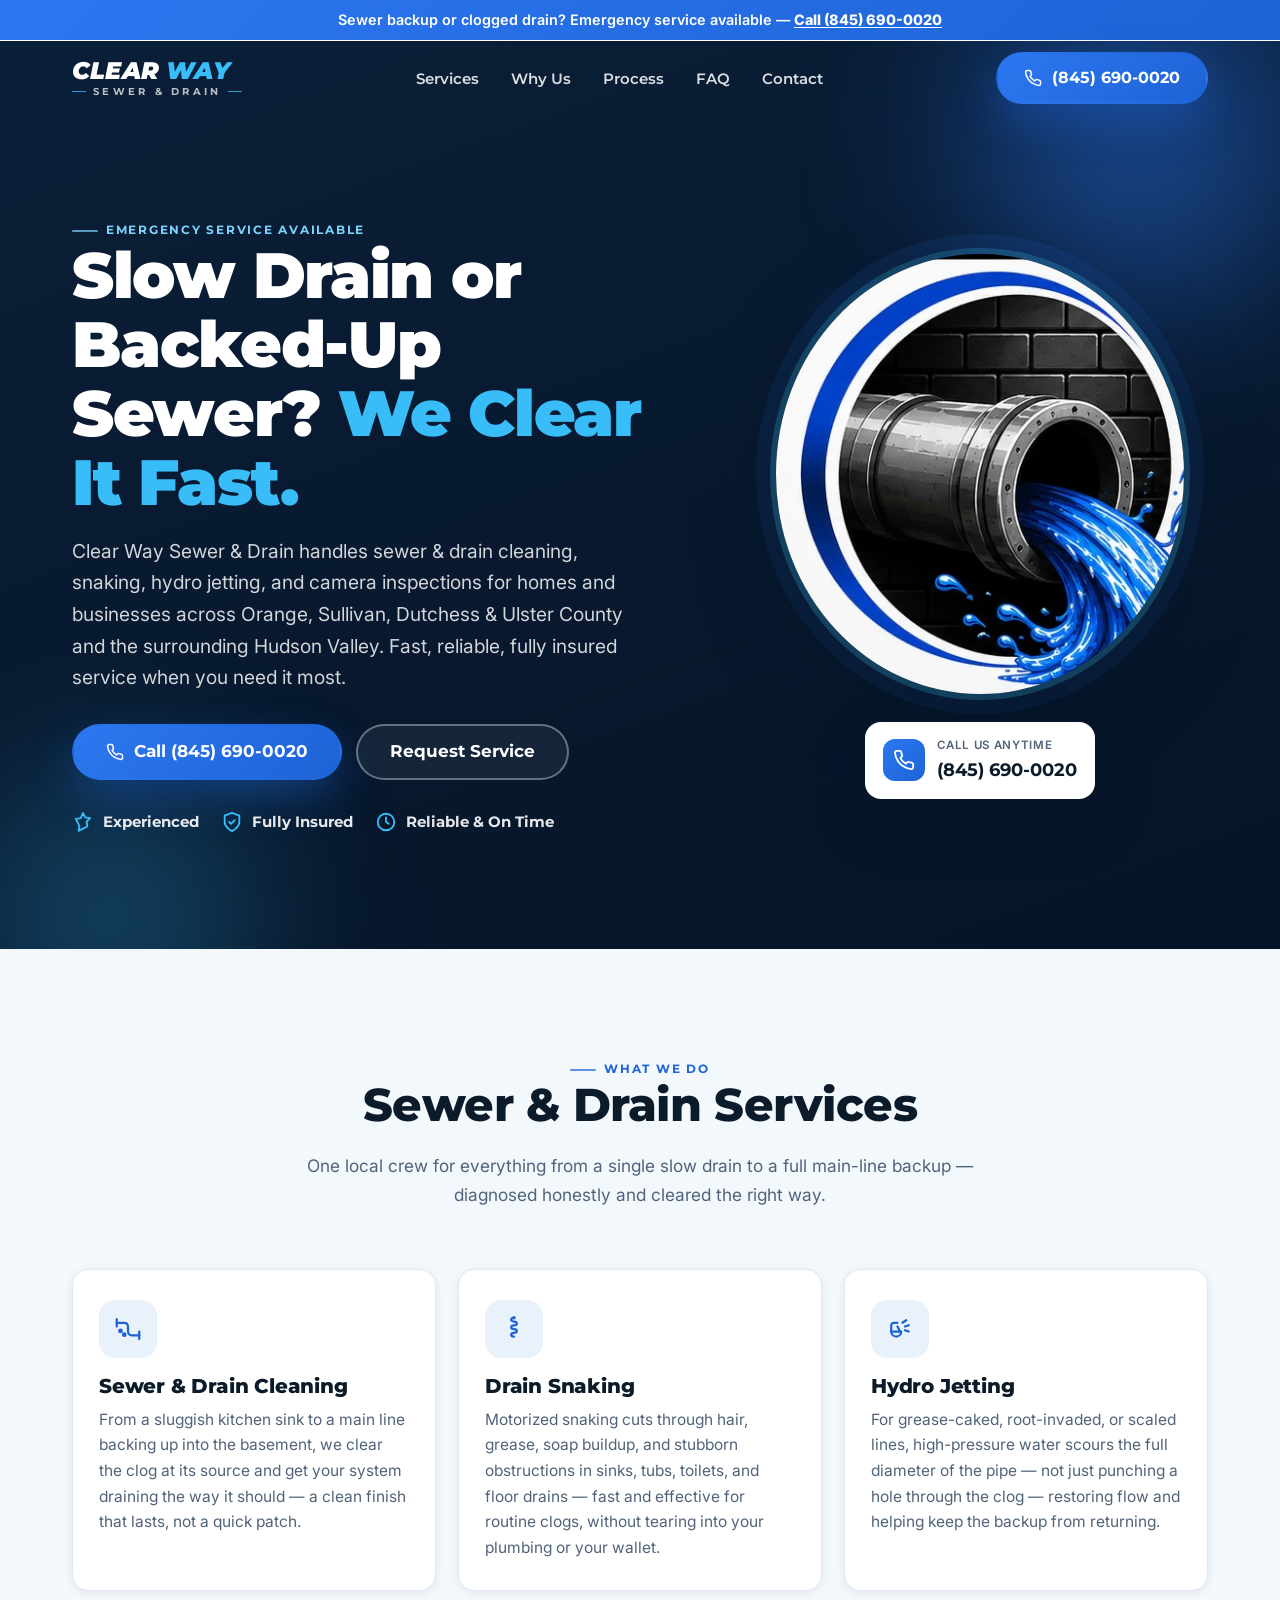
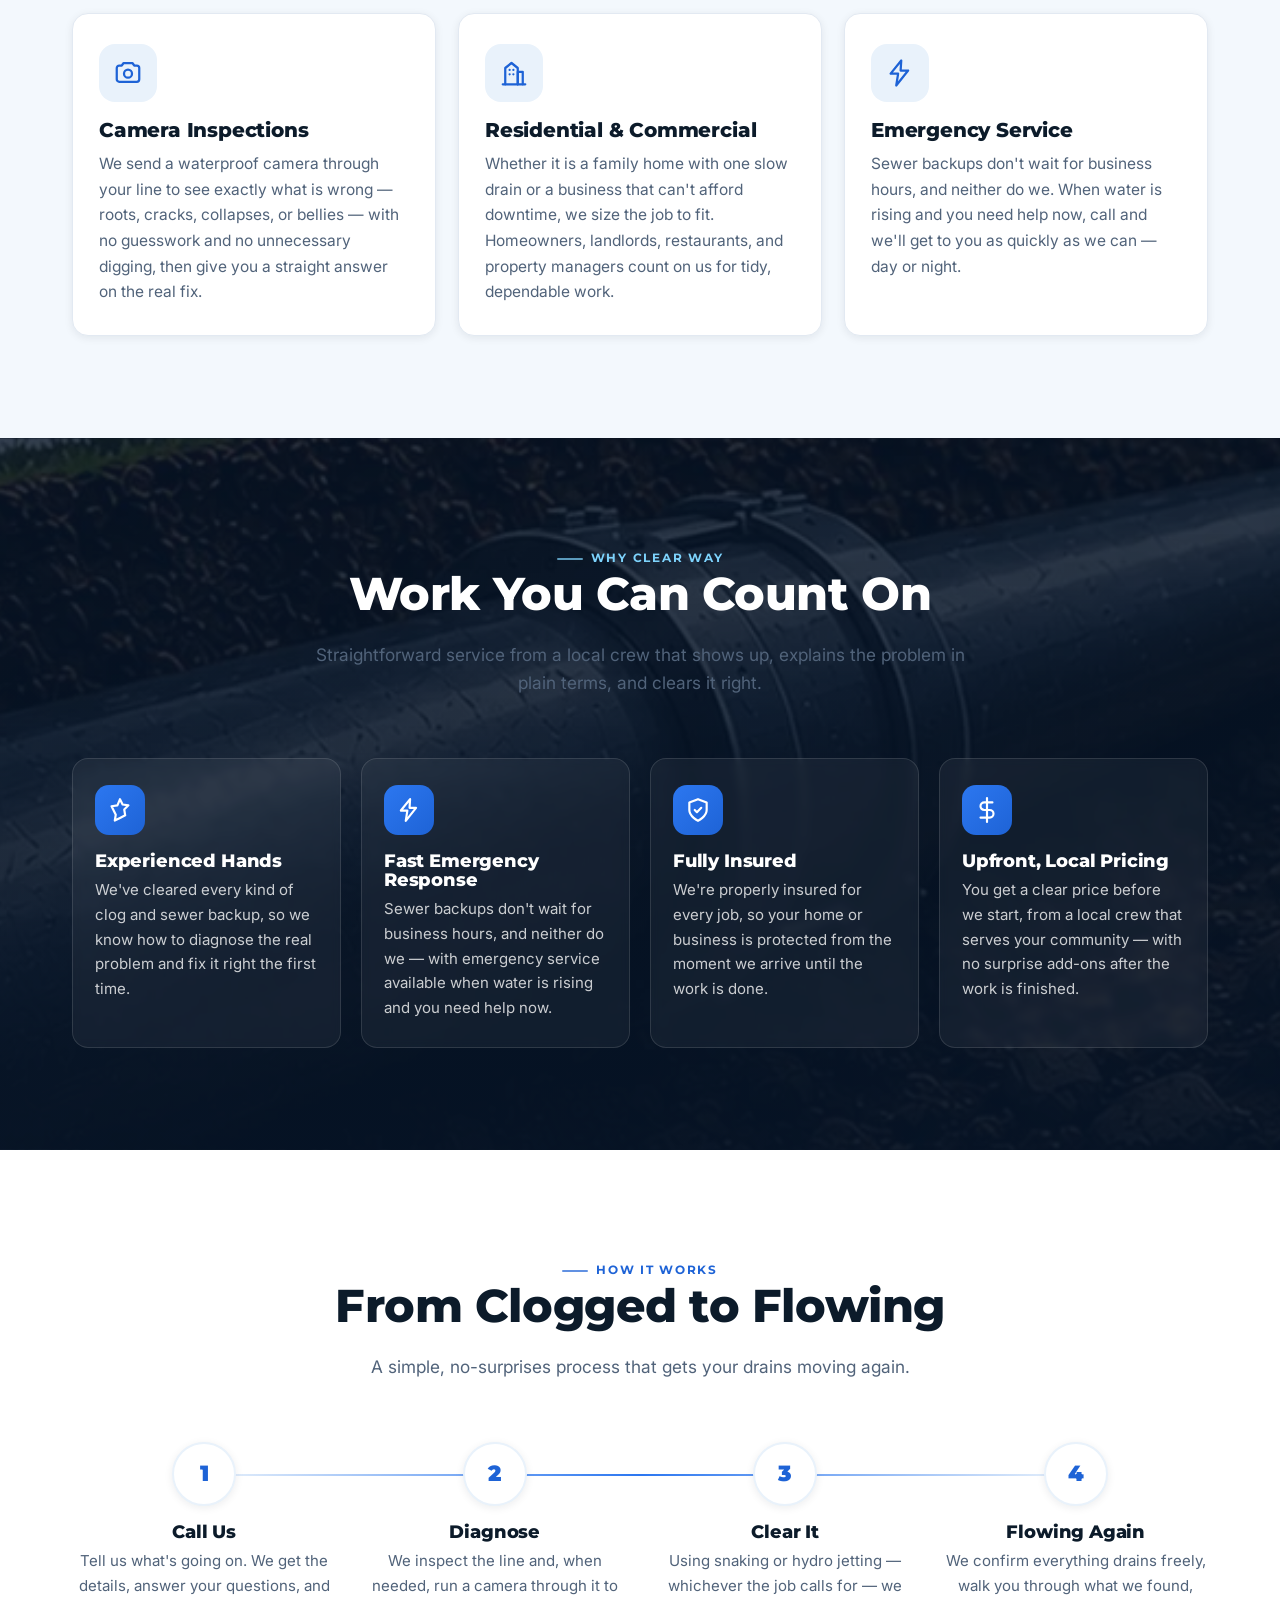
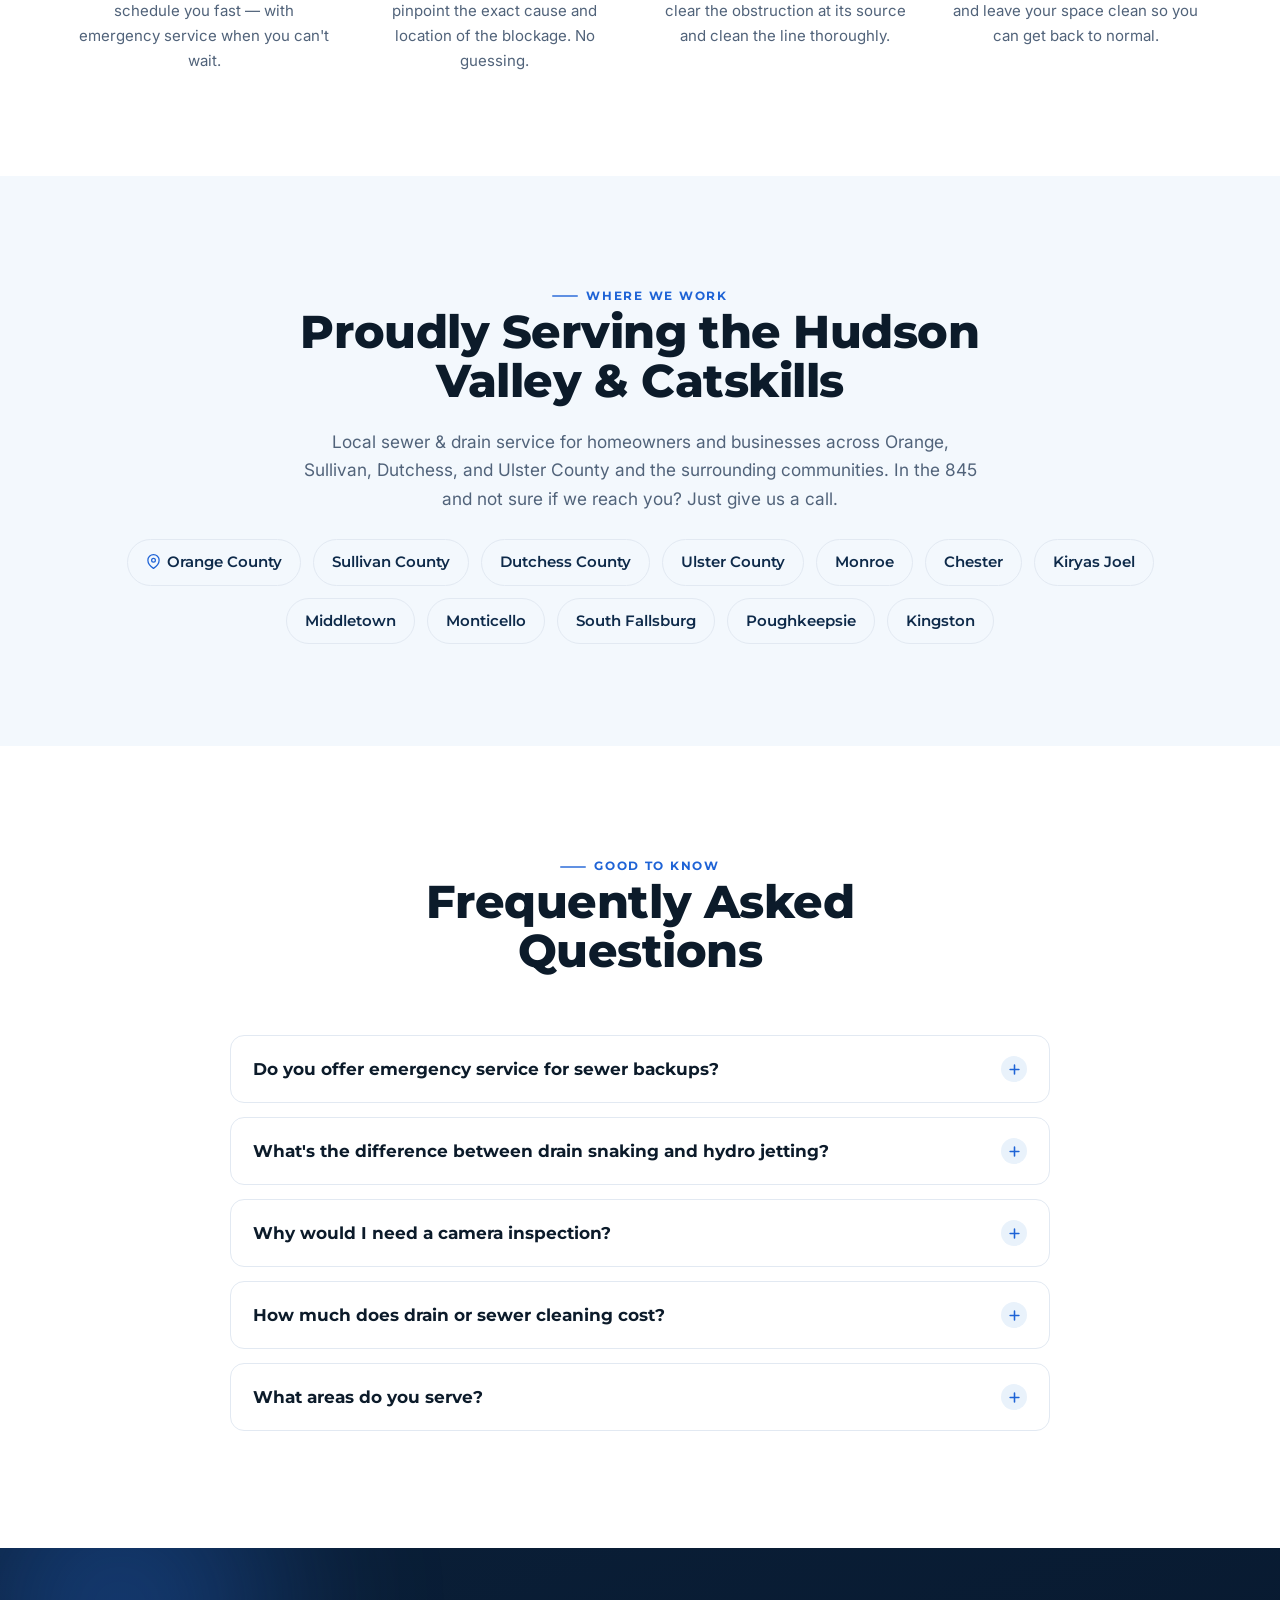
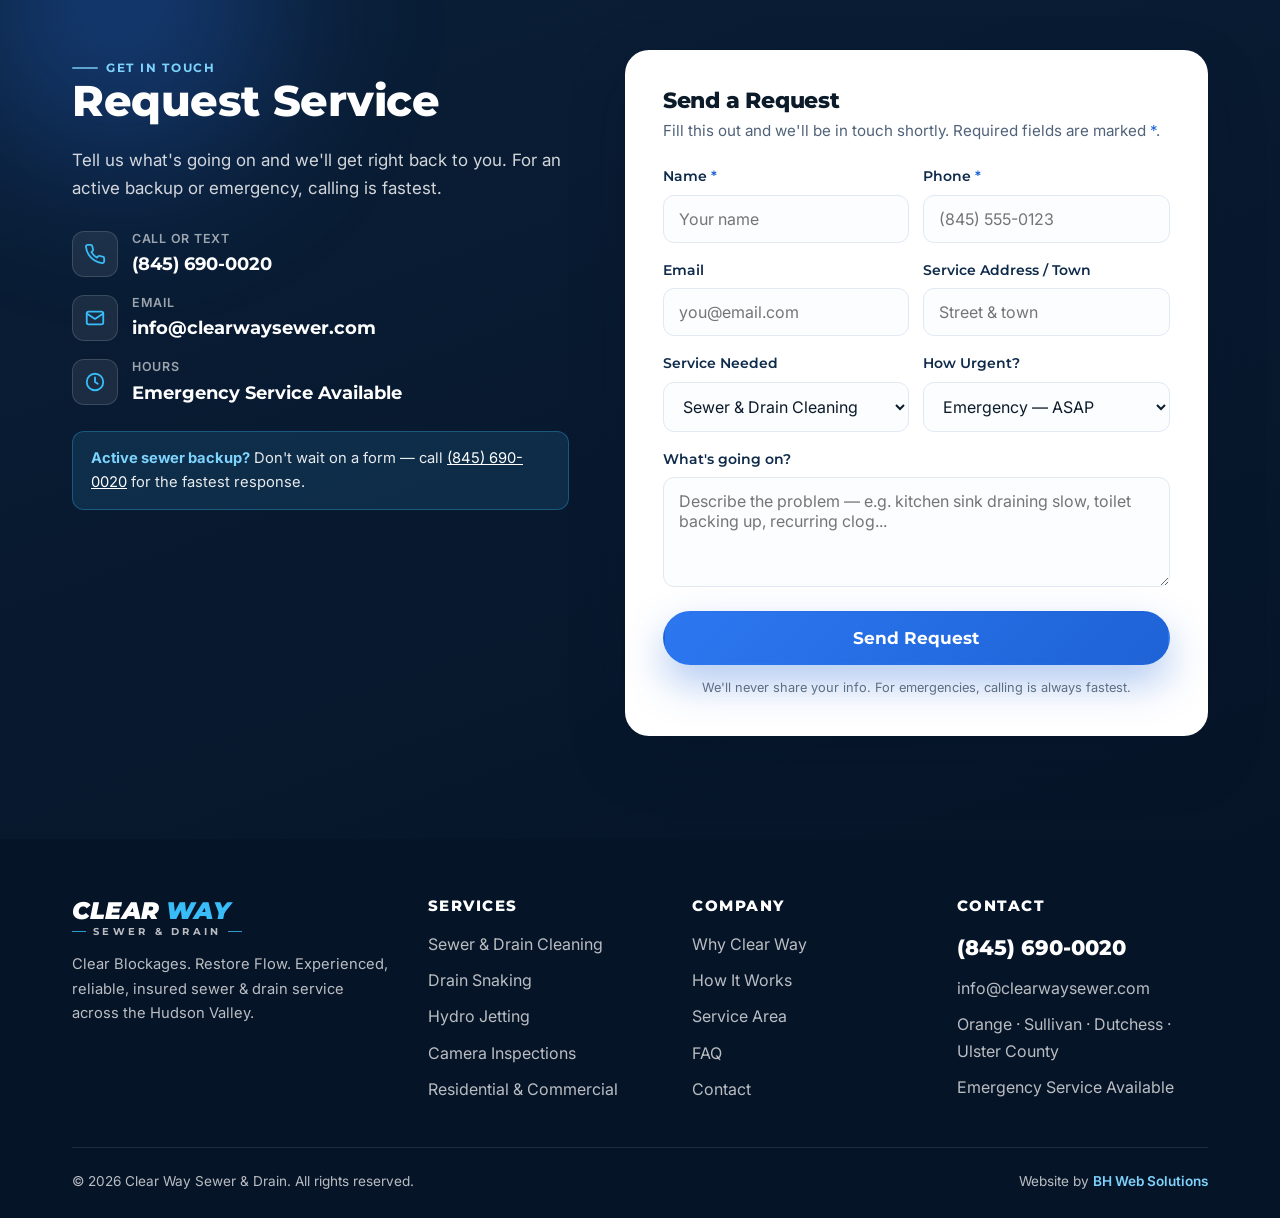
==== commit 6e2371f2: "Update service area (Orange/Sullivan/Dutchess/Ulster) + move hero call badge below circle - Service " ====
--- a/index.html
+++ b/index.html
@@ -12,7 +12,7 @@
   <meta property="og:type" content="website" />
   <meta property="og:site_name" content="Clear Way Sewer &amp; Drain" />
   <meta property="og:title" content="Clear Way Sewer &amp; Drain | Cleaning, Hydro Jetting &amp; Camera Inspection" />
-  <meta property="og:description" content="Clear Blockages. Restore Flow. Experienced, reliable, insured sewer &amp; drain pros serving Hudson Valley, Rockland &amp; Orange County NY. Emergency service available — call (845) 690-0020." />
+  <meta property="og:description" content="Clear Blockages. Restore Flow. Experienced, reliable, insured sewer &amp; drain pros serving Orange, Sullivan, Dutchess &amp; Ulster County NY. Emergency service available — call (845) 690-0020." />
   <meta property="og:url" content="https://clearwaysewer.com/" />
   <meta property="og:image" content="https://clearwaysewer.com/assets/img/og-card.jpg" />
   <meta property="og:image:width" content="1200" />
@@ -37,10 +37,10 @@
 
   <!-- Structured data -->
   <script type="application/ld+json">
-  {"@context":"https://schema.org","@type":"Plumber","@id":"https://clearwaysewer.com/#business","name":"Clear Way Sewer & Drain","image":"https://clearwaysewer.com/assets/img/og-card.jpg","address":{"@type":"PostalAddress","addressRegion":"NY","addressCountry":"US"},"description":"Clear Way Sewer & Drain provides experienced, reliable, and fully insured sewer and drain cleaning, drain snaking, hydro jetting, and camera inspection services for residential and commercial customers throughout the Hudson Valley, Rockland County, and Orange County, NY. Emergency service available.","slogan":"Clear Blockages. Restore Flow.","url":"https://clearwaysewer.com","telephone":"+1-845-690-0020","email":"info@clearwaysewer.com","priceRange":"$$","founder":{"@type":"Person","name":"Yitzchok Kahan"},"areaServed":[{"@type":"Place","name":"Hudson Valley, NY"},{"@type":"AdministrativeArea","name":"Rockland County, NY"},{"@type":"AdministrativeArea","name":"Orange County, NY"}],"availableLanguage":["English"],"hasOfferCatalog":{"@type":"OfferCatalog","name":"Sewer & Drain Services","itemListElement":[{"@type":"Offer","itemOffered":{"@type":"Service","name":"Sewer & Drain Cleaning","description":"Professional cleaning of clogged sewer lines and drains for homes and businesses."}},{"@type":"Offer","itemOffered":{"@type":"Service","name":"Drain Snaking","description":"Mechanical drain snaking to clear blockages and restore flow."}},{"@type":"Offer","itemOffered":{"@type":"Service","name":"Hydro Jetting","description":"High-pressure hydro jetting to remove grease, roots, and stubborn buildup from sewer and drain lines."}},{"@type":"Offer","itemOffered":{"@type":"Service","name":"Camera Inspections","description":"Video camera inspections to locate and diagnose sewer and drain line problems."}},{"@type":"Offer","itemOffered":{"@type":"Service","name":"Residential & Commercial Service","description":"Sewer and drain solutions for both residential homeowners and commercial properties."}}]}}
+  {"@context":"https://schema.org","@type":"Plumber","@id":"https://clearwaysewer.com/#business","name":"Clear Way Sewer & Drain","image":"https://clearwaysewer.com/assets/img/og-card.jpg","address":{"@type":"PostalAddress","addressRegion":"NY","addressCountry":"US"},"description":"Clear Way Sewer & Drain provides experienced, reliable, and fully insured sewer and drain cleaning, drain snaking, hydro jetting, and camera inspection services for residential and commercial customers throughout Orange, Sullivan, Dutchess, and Ulster County, NY. Emergency service available.","slogan":"Clear Blockages. Restore Flow.","url":"https://clearwaysewer.com","telephone":"+1-845-690-0020","email":"info@clearwaysewer.com","priceRange":"$$","founder":{"@type":"Person","name":"Yitzchok Kahan"},"areaServed":[{"@type":"AdministrativeArea","name":"Orange County, NY"},{"@type":"AdministrativeArea","name":"Sullivan County, NY"},{"@type":"AdministrativeArea","name":"Dutchess County, NY"},{"@type":"AdministrativeArea","name":"Ulster County, NY"}],"availableLanguage":["English"],"hasOfferCatalog":{"@type":"OfferCatalog","name":"Sewer & Drain Services","itemListElement":[{"@type":"Offer","itemOffered":{"@type":"Service","name":"Sewer & Drain Cleaning","description":"Professional cleaning of clogged sewer lines and drains for homes and businesses."}},{"@type":"Offer","itemOffered":{"@type":"Service","name":"Drain Snaking","description":"Mechanical drain snaking to clear blockages and restore flow."}},{"@type":"Offer","itemOffered":{"@type":"Service","name":"Hydro Jetting","description":"High-pressure hydro jetting to remove grease, roots, and stubborn buildup from sewer and drain lines."}},{"@type":"Offer","itemOffered":{"@type":"Service","name":"Camera Inspections","description":"Video camera inspections to locate and diagnose sewer and drain line problems."}},{"@type":"Offer","itemOffered":{"@type":"Service","name":"Residential & Commercial Service","description":"Sewer and drain solutions for both residential homeowners and commercial properties."}}]}}
   </script>
   <script type="application/ld+json">
-  {"@context":"https://schema.org","@type":"FAQPage","mainEntity":[{"@type":"Question","name":"Do you offer emergency service for sewer backups?","acceptedAnswer":{"@type":"Answer","text":"Yes. Sewer and drain emergencies don't keep regular hours, so we offer emergency service for urgent backups and overflows. Call us at (845) 690-0020 and we'll get to you as quickly as we can."}},{"@type":"Question","name":"What's the difference between drain snaking and hydro jetting?","acceptedAnswer":{"@type":"Answer","text":"Snaking uses a motorized cable to break through and pull out a clog, ideal for routine blockages like hair and buildup. Hydro jetting uses high-pressure water to scour the entire pipe clean, making it the better choice for grease, scale, roots, or recurring backups."}},{"@type":"Question","name":"Why would I need a camera inspection?","acceptedAnswer":{"@type":"Answer","text":"A camera inspection lets us see inside your line and find the exact cause and location of a problem (roots, a crack, a belly, or a collapse) so there is no guesswork, no unnecessary digging, and you only pay to fix what is actually wrong."}},{"@type":"Question","name":"How much does drain or sewer cleaning cost?","acceptedAnswer":{"@type":"Answer","text":"Pricing depends on the type of clog, where it is, and the method the job calls for. We give you a clear, upfront price before any work begins, with no surprise charges added afterward."}},{"@type":"Question","name":"What areas do you serve?","acceptedAnswer":{"@type":"Answer","text":"We serve homeowners and businesses across the Hudson Valley, Rockland County, and Orange County, including Monsey, Spring Valley, and surrounding communities. If you are in the 845 area, give us a call."}}]}
+  {"@context":"https://schema.org","@type":"FAQPage","mainEntity":[{"@type":"Question","name":"Do you offer emergency service for sewer backups?","acceptedAnswer":{"@type":"Answer","text":"Yes. Sewer and drain emergencies don't keep regular hours, so we offer emergency service for urgent backups and overflows. Call us at (845) 690-0020 and we'll get to you as quickly as we can."}},{"@type":"Question","name":"What's the difference between drain snaking and hydro jetting?","acceptedAnswer":{"@type":"Answer","text":"Snaking uses a motorized cable to break through and pull out a clog, ideal for routine blockages like hair and buildup. Hydro jetting uses high-pressure water to scour the entire pipe clean, making it the better choice for grease, scale, roots, or recurring backups."}},{"@type":"Question","name":"Why would I need a camera inspection?","acceptedAnswer":{"@type":"Answer","text":"A camera inspection lets us see inside your line and find the exact cause and location of a problem (roots, a crack, a belly, or a collapse) so there is no guesswork, no unnecessary digging, and you only pay to fix what is actually wrong."}},{"@type":"Question","name":"How much does drain or sewer cleaning cost?","acceptedAnswer":{"@type":"Answer","text":"Pricing depends on the type of clog, where it is, and the method the job calls for. We give you a clear, upfront price before any work begins, with no surprise charges added afterward."}},{"@type":"Question","name":"What areas do you serve?","acceptedAnswer":{"@type":"Answer","text":"We serve homeowners and businesses across Orange, Sullivan, Dutchess, and Ulster County, including Monroe, Chester, Kiryas Joel, Monticello, South Fallsburg, Poughkeepsie, and Kingston. If you are in the 845 area, give us a call."}}]}
   </script>
 </head>
 <body>
@@ -93,7 +93,7 @@
         <div class="hero-copy">
           <span class="eyebrow on-dark">Emergency Service Available</span>
           <h1>Slow Drain or Backed-Up Sewer? <span class="hl">We Clear It Fast.</span></h1>
-          <p class="hero-sub">Clear Way Sewer &amp; Drain handles sewer &amp; drain cleaning, snaking, hydro jetting, and camera inspections for homes and businesses across the Hudson Valley, Rockland &amp; Orange County. Fast, reliable, fully insured service when you need it most.</p>
+          <p class="hero-sub">Clear Way Sewer &amp; Drain handles sewer &amp; drain cleaning, snaking, hydro jetting, and camera inspections for homes and businesses across Orange, Sullivan, Dutchess &amp; Ulster County and the surrounding Hudson Valley. Fast, reliable, fully insured service when you need it most.</p>
           <div class="hero-cta">
             <a href="tel:+18456900020" class="btn btn-primary btn-lg">
               <svg aria-hidden="true" focusable="false" viewBox="0 0 24 24" fill="none" stroke="currentColor" stroke-width="2" stroke-linecap="round" stroke-linejoin="round"><path d="M22 16.92v3a2 2 0 0 1-2.18 2 19.79 19.79 0 0 1-8.63-3.07 19.5 19.5 0 0 1-6-6 19.79 19.79 0 0 1-3.07-8.67A2 2 0 0 1 4.11 2h3a2 2 0 0 1 2 1.72c.13.96.36 1.9.7 2.81a2 2 0 0 1-.45 2.11L8.09 9.91a16 16 0 0 0 6 6l1.27-1.27a2 2 0 0 1 2.11-.45c.91.34 1.85.57 2.81.7A2 2 0 0 1 22 16.92z"/></svg>
@@ -235,18 +235,22 @@
       <div class="container area">
         <div class="section-head reveal" style="margin-bottom:8px;">
           <span class="eyebrow">Where We Work</span>
-          <h2>Proudly Serving the Hudson Valley</h2>
-          <p>Local sewer &amp; drain service for homeowners and businesses across Rockland, Orange County, and the surrounding communities. In the 845 and not sure if we reach you? Just give us a call.</p>
+          <h2>Proudly Serving the Hudson Valley &amp; Catskills</h2>
+          <p>Local sewer &amp; drain service for homeowners and businesses across Orange, Sullivan, Dutchess, and Ulster County and the surrounding communities. In the 845 and not sure if we reach you? Just give us a call.</p>
         </div>
         <div class="chips reveal d1">
-          <span class="chip"><svg aria-hidden="true" focusable="false" viewBox="0 0 24 24" fill="none" stroke="currentColor" stroke-width="2" stroke-linecap="round" stroke-linejoin="round"><path d="M21 10c0 7-9 13-9 13s-9-6-9-13a9 9 0 0 1 18 0z"/><circle cx="12" cy="10" r="3"/></svg>Monsey</span>
-          <span class="chip">Spring Valley</span>
-          <span class="chip">Rockland County</span>
-          <span class="chip">Orange County</span>
-          <span class="chip">New City</span>
-          <span class="chip">Suffern</span>
-          <span class="chip">Nanuet</span>
-          <span class="chip">Hudson Valley</span>
+          <span class="chip"><svg aria-hidden="true" focusable="false" viewBox="0 0 24 24" fill="none" stroke="currentColor" stroke-width="2" stroke-linecap="round" stroke-linejoin="round"><path d="M21 10c0 7-9 13-9 13s-9-6-9-13a9 9 0 0 1 18 0z"/><circle cx="12" cy="10" r="3"/></svg>Orange County</span>
+          <span class="chip">Sullivan County</span>
+          <span class="chip">Dutchess County</span>
+          <span class="chip">Ulster County</span>
+          <span class="chip">Monroe</span>
+          <span class="chip">Chester</span>
+          <span class="chip">Kiryas Joel</span>
+          <span class="chip">Middletown</span>
+          <span class="chip">Monticello</span>
+          <span class="chip">South Fallsburg</span>
+          <span class="chip">Poughkeepsie</span>
+          <span class="chip">Kingston</span>
         </div>
       </div>
     </section>
@@ -277,7 +281,7 @@
           </div>
           <div class="faq-item">
             <button class="faq-q" aria-expanded="false" aria-controls="a5">What areas do you serve?<span class="qmark"><svg aria-hidden="true" focusable="false" viewBox="0 0 24 24" fill="none" stroke="currentColor" stroke-width="2.5" stroke-linecap="round"><path d="M12 5v14M5 12h14"/></svg></span></button>
-            <div class="faq-a" aria-hidden="true" id="a5"><div class="faq-a-inner">We serve homeowners and businesses across the Hudson Valley, Rockland County, and Orange County, including Monsey, Spring Valley, and the surrounding communities. If you're in the 845 area and not sure whether we reach you, just give us a call and ask.</div></div>
+            <div class="faq-a" aria-hidden="true" id="a5"><div class="faq-a-inner">We serve homeowners and businesses across Orange, Sullivan, Dutchess, and Ulster County, including Monroe, Chester, Kiryas Joel, Monticello, South Fallsburg, Poughkeepsie, Kingston, and the surrounding communities. If you're in the 845 area and not sure whether we reach you, just give us a call and ask.</div></div>
           </div>
         </div>
       </div>
@@ -409,7 +413,7 @@
           <ul>
             <li><a href="tel:+18456900020" class="f-call">(845) 690-0020</a></li>
             <li><a href="mailto:info@clearwaysewer.com">info@clearwaysewer.com</a></li>
-            <li>Hudson Valley · Rockland · Orange County</li>
+            <li>Orange · Sullivan · Dutchess · Ulster County</li>
             <li>Emergency Service Available</li>
           </ul>
         </div>
--- a/assets/css/styles.css
+++ b/assets/css/styles.css
@@ -239,7 +239,7 @@
 .hero-trust .t svg { width: 22px; height: 22px; color: var(--cyan-400); flex: none; }
 
 /* Hero visual */
-.hero-visual { position: relative; display: flex; justify-content: center; }
+.hero-visual { position: relative; display: flex; flex-direction: column; align-items: center; }
 .hero-pipe {
   width: min(420px, 86vw); aspect-ratio: 1; border-radius: 50%;
   object-fit: cover; object-position: 52% 46%;
@@ -249,7 +249,7 @@
 }
 @keyframes floaty { 0%,100%{ transform: translateY(0);} 50%{ transform: translateY(-14px);} }
 .hero-badge {
-  position: absolute; bottom: 6%; left: -4%;
+  margin-top: 22px; position: relative; z-index: 2;
   background: #fff; color: var(--ink); border-radius: 16px; padding: 14px 18px;
   box-shadow: var(--shadow-lg); display: flex; align-items: center; gap: 12px;
 }
@@ -264,7 +264,6 @@
   .hero-sub { margin-left:auto; margin-right:auto; }
   .hero-visual { order: -1; margin-bottom: 8px; }
   .hero-pipe { width: min(320px, 76vw); }
-  .hero-badge { left: 2%; }
 }
 
 /* ---------- Services ---------- */
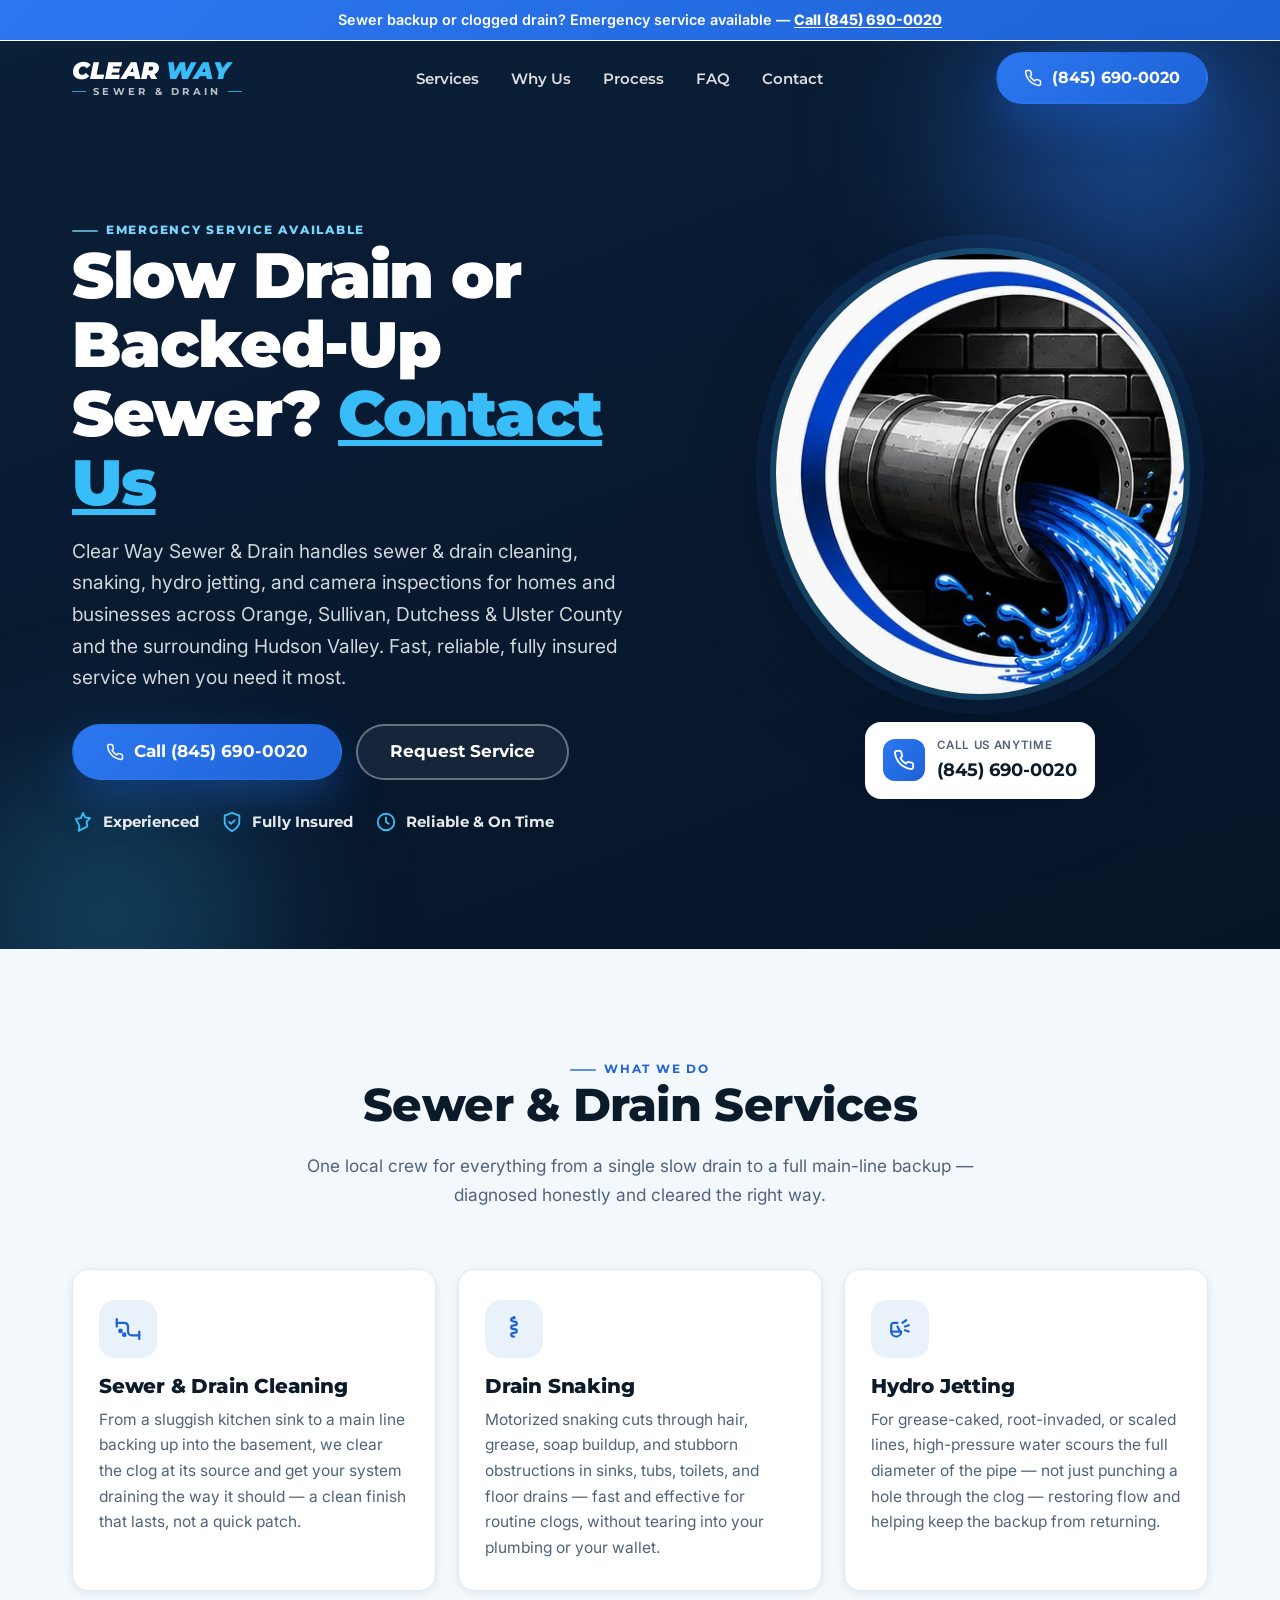
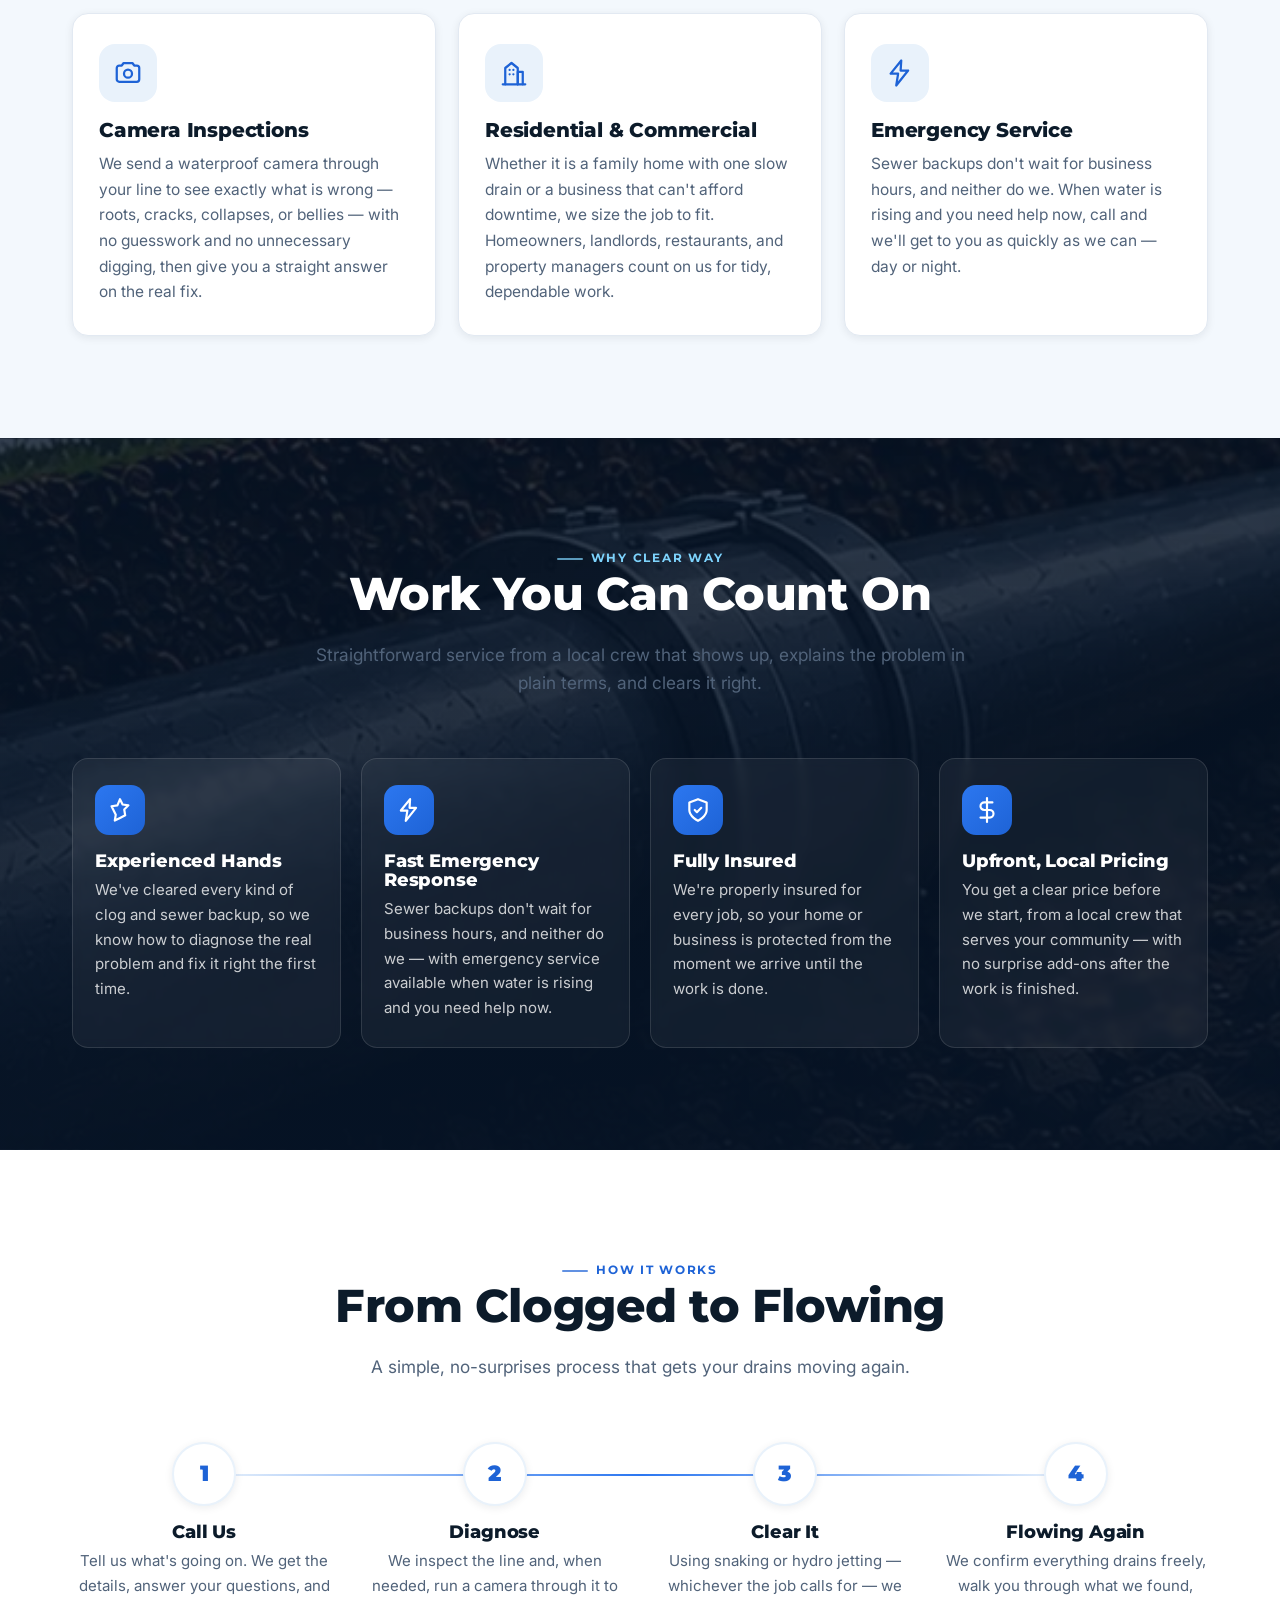
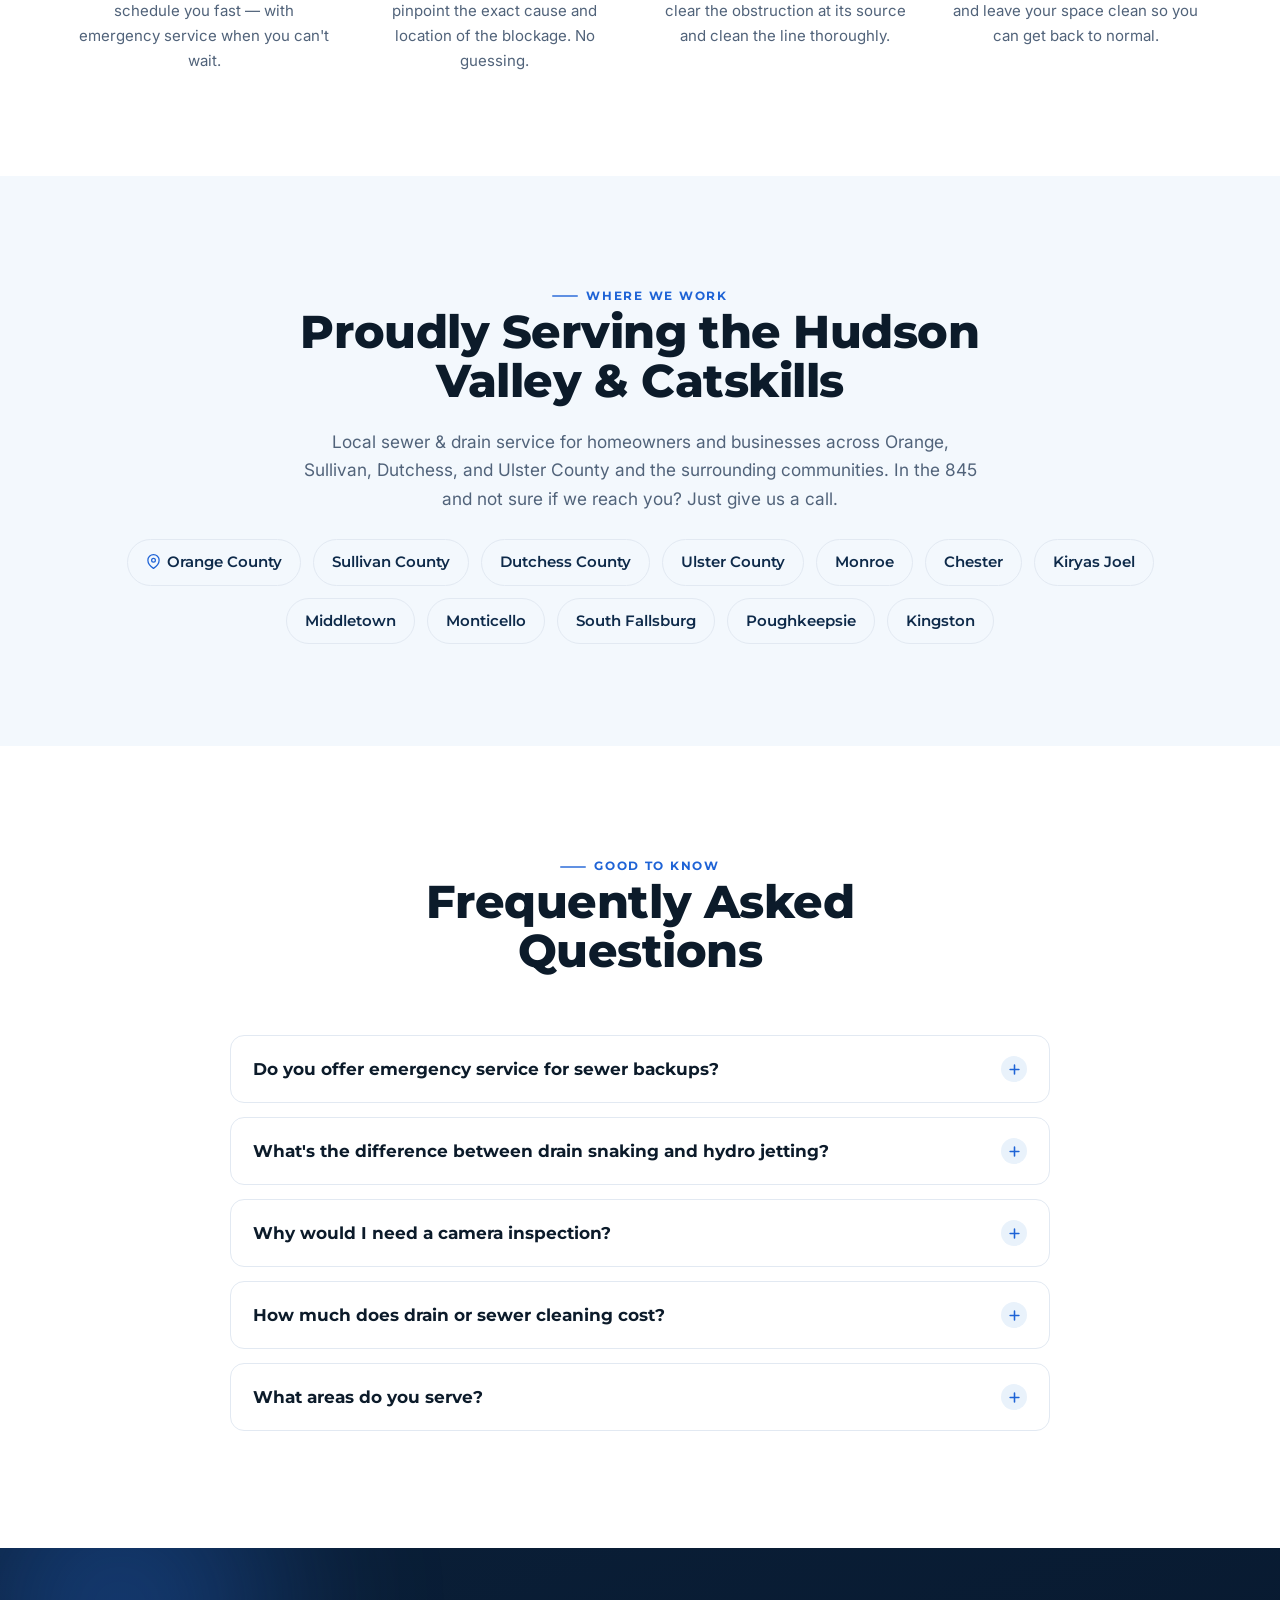
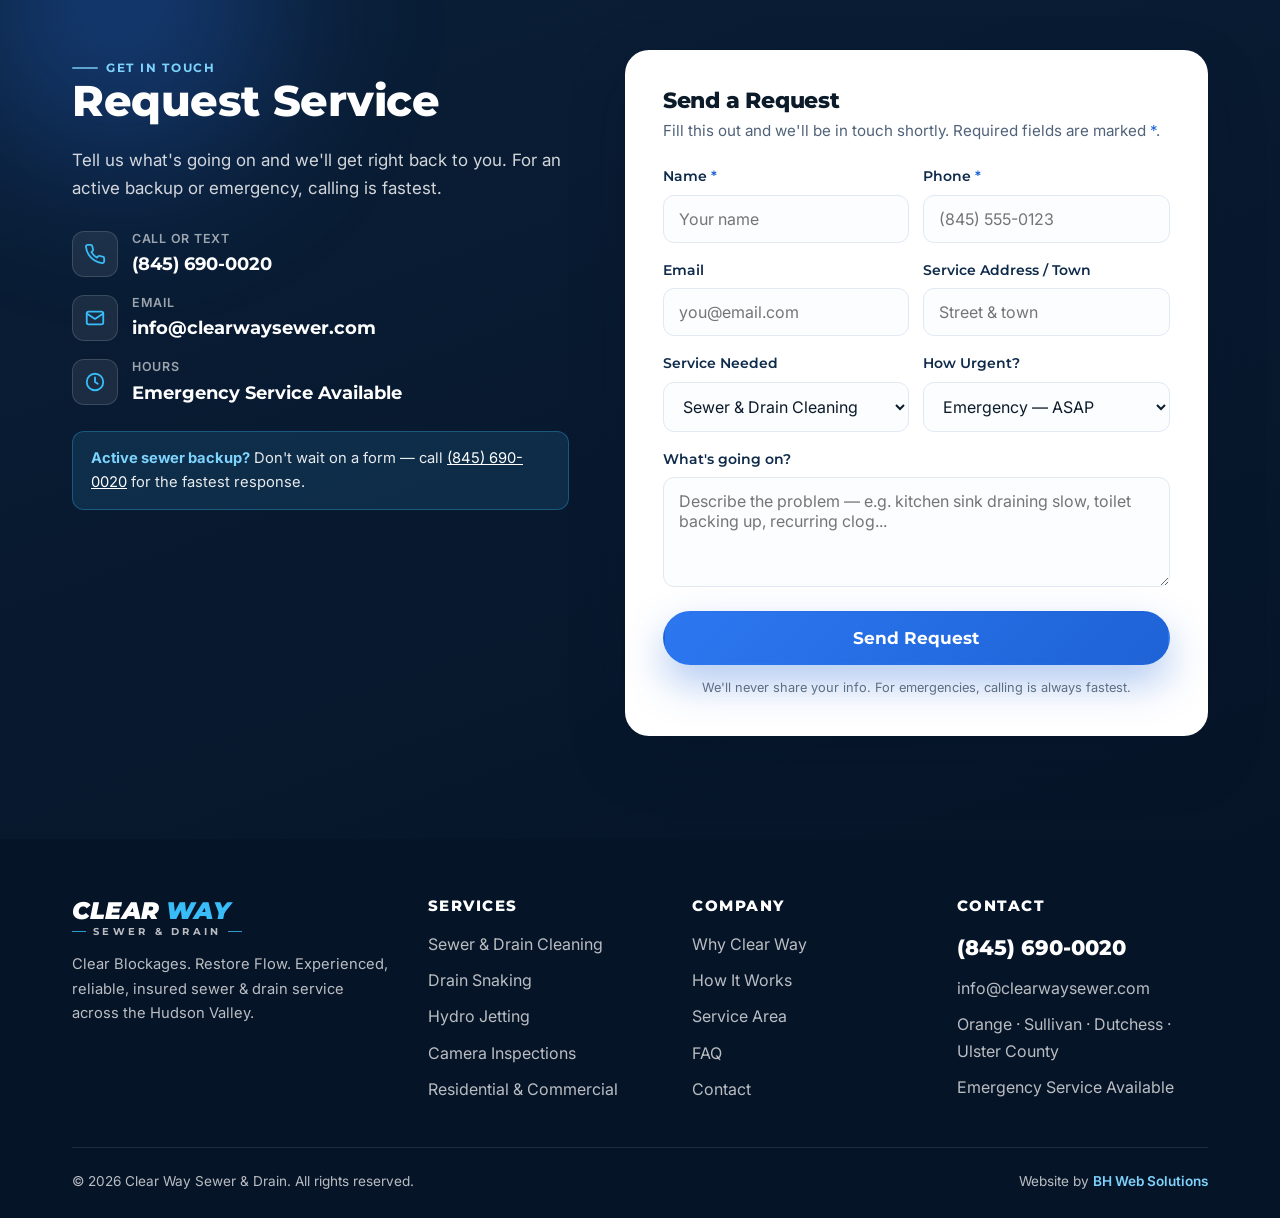
==== commit 6f2e62fa: "Sewer: bolder emergency badge, hero Contact Us CTA, drop 845-area FAQ line - Hero 'Emergency Service" ====
--- a/index.html
+++ b/index.html
@@ -40,7 +40,7 @@
   {"@context":"https://schema.org","@type":"Plumber","@id":"https://clearwaysewer.com/#business","name":"Clear Way Sewer & Drain","image":"https://clearwaysewer.com/assets/img/og-card.jpg","address":{"@type":"PostalAddress","addressRegion":"NY","addressCountry":"US"},"description":"Clear Way Sewer & Drain provides experienced, reliable, and fully insured sewer and drain cleaning, drain snaking, hydro jetting, and camera inspection services for residential and commercial customers throughout Orange, Sullivan, Dutchess, and Ulster County, NY. Emergency service available.","slogan":"Clear Blockages. Restore Flow.","url":"https://clearwaysewer.com","telephone":"+1-845-690-0020","email":"info@clearwaysewer.com","priceRange":"$$","founder":{"@type":"Person","name":"Yitzchok Kahan"},"areaServed":[{"@type":"AdministrativeArea","name":"Orange County, NY"},{"@type":"AdministrativeArea","name":"Sullivan County, NY"},{"@type":"AdministrativeArea","name":"Dutchess County, NY"},{"@type":"AdministrativeArea","name":"Ulster County, NY"}],"availableLanguage":["English"],"hasOfferCatalog":{"@type":"OfferCatalog","name":"Sewer & Drain Services","itemListElement":[{"@type":"Offer","itemOffered":{"@type":"Service","name":"Sewer & Drain Cleaning","description":"Professional cleaning of clogged sewer lines and drains for homes and businesses."}},{"@type":"Offer","itemOffered":{"@type":"Service","name":"Drain Snaking","description":"Mechanical drain snaking to clear blockages and restore flow."}},{"@type":"Offer","itemOffered":{"@type":"Service","name":"Hydro Jetting","description":"High-pressure hydro jetting to remove grease, roots, and stubborn buildup from sewer and drain lines."}},{"@type":"Offer","itemOffered":{"@type":"Service","name":"Camera Inspections","description":"Video camera inspections to locate and diagnose sewer and drain line problems."}},{"@type":"Offer","itemOffered":{"@type":"Service","name":"Residential & Commercial Service","description":"Sewer and drain solutions for both residential homeowners and commercial properties."}}]}}
   </script>
   <script type="application/ld+json">
-  {"@context":"https://schema.org","@type":"FAQPage","mainEntity":[{"@type":"Question","name":"Do you offer emergency service for sewer backups?","acceptedAnswer":{"@type":"Answer","text":"Yes. Sewer and drain emergencies don't keep regular hours, so we offer emergency service for urgent backups and overflows. Call us at (845) 690-0020 and we'll get to you as quickly as we can."}},{"@type":"Question","name":"What's the difference between drain snaking and hydro jetting?","acceptedAnswer":{"@type":"Answer","text":"Snaking uses a motorized cable to break through and pull out a clog, ideal for routine blockages like hair and buildup. Hydro jetting uses high-pressure water to scour the entire pipe clean, making it the better choice for grease, scale, roots, or recurring backups."}},{"@type":"Question","name":"Why would I need a camera inspection?","acceptedAnswer":{"@type":"Answer","text":"A camera inspection lets us see inside your line and find the exact cause and location of a problem (roots, a crack, a belly, or a collapse) so there is no guesswork, no unnecessary digging, and you only pay to fix what is actually wrong."}},{"@type":"Question","name":"How much does drain or sewer cleaning cost?","acceptedAnswer":{"@type":"Answer","text":"Pricing depends on the type of clog, where it is, and the method the job calls for. We give you a clear, upfront price before any work begins, with no surprise charges added afterward."}},{"@type":"Question","name":"What areas do you serve?","acceptedAnswer":{"@type":"Answer","text":"We serve homeowners and businesses across Orange, Sullivan, Dutchess, and Ulster County, including Monroe, Chester, Kiryas Joel, Monticello, South Fallsburg, Poughkeepsie, and Kingston. If you are in the 845 area, give us a call."}}]}
+  {"@context":"https://schema.org","@type":"FAQPage","mainEntity":[{"@type":"Question","name":"Do you offer emergency service for sewer backups?","acceptedAnswer":{"@type":"Answer","text":"Yes. Sewer and drain emergencies don't keep regular hours, so we offer emergency service for urgent backups and overflows. Call us at (845) 690-0020 and we'll get to you as quickly as we can."}},{"@type":"Question","name":"What's the difference between drain snaking and hydro jetting?","acceptedAnswer":{"@type":"Answer","text":"Snaking uses a motorized cable to break through and pull out a clog, ideal for routine blockages like hair and buildup. Hydro jetting uses high-pressure water to scour the entire pipe clean, making it the better choice for grease, scale, roots, or recurring backups."}},{"@type":"Question","name":"Why would I need a camera inspection?","acceptedAnswer":{"@type":"Answer","text":"A camera inspection lets us see inside your line and find the exact cause and location of a problem (roots, a crack, a belly, or a collapse) so there is no guesswork, no unnecessary digging, and you only pay to fix what is actually wrong."}},{"@type":"Question","name":"How much does drain or sewer cleaning cost?","acceptedAnswer":{"@type":"Answer","text":"Pricing depends on the type of clog, where it is, and the method the job calls for. We give you a clear, upfront price before any work begins, with no surprise charges added afterward."}},{"@type":"Question","name":"What areas do you serve?","acceptedAnswer":{"@type":"Answer","text":"We serve homeowners and businesses across Orange, Sullivan, Dutchess, and Ulster County, including Monroe, Chester, Kiryas Joel, Monticello, South Fallsburg, Poughkeepsie, and Kingston. If you're not sure whether we reach you, give us a call."}}]}
   </script>
 </head>
 <body>
@@ -91,8 +91,8 @@
       <div class="hero-water"></div>
       <div class="container hero-inner">
         <div class="hero-copy">
-          <span class="eyebrow on-dark">Emergency Service Available</span>
-          <h1>Slow Drain or Backed-Up Sewer? <span class="hl">We Clear It Fast.</span></h1>
+          <span class="eyebrow on-dark" style="font-weight:800;">Emergency Service Available</span>
+          <h1>Slow Drain or Backed-Up Sewer? <a href="#contact" class="hl" style="text-decoration:underline;text-underline-offset:4px;">Contact Us</a></h1>
           <p class="hero-sub">Clear Way Sewer &amp; Drain handles sewer &amp; drain cleaning, snaking, hydro jetting, and camera inspections for homes and businesses across Orange, Sullivan, Dutchess &amp; Ulster County and the surrounding Hudson Valley. Fast, reliable, fully insured service when you need it most.</p>
           <div class="hero-cta">
             <a href="tel:+18456900020" class="btn btn-primary btn-lg">
@@ -281,7 +281,7 @@
           </div>
           <div class="faq-item">
             <button class="faq-q" aria-expanded="false" aria-controls="a5">What areas do you serve?<span class="qmark"><svg aria-hidden="true" focusable="false" viewBox="0 0 24 24" fill="none" stroke="currentColor" stroke-width="2.5" stroke-linecap="round"><path d="M12 5v14M5 12h14"/></svg></span></button>
-            <div class="faq-a" aria-hidden="true" id="a5"><div class="faq-a-inner">We serve homeowners and businesses across Orange, Sullivan, Dutchess, and Ulster County, including Monroe, Chester, Kiryas Joel, Monticello, South Fallsburg, Poughkeepsie, Kingston, and the surrounding communities. If you're in the 845 area and not sure whether we reach you, just give us a call and ask.</div></div>
+            <div class="faq-a" aria-hidden="true" id="a5"><div class="faq-a-inner">We serve homeowners and businesses across Orange, Sullivan, Dutchess, and Ulster County, including Monroe, Chester, Kiryas Joel, Monticello, South Fallsburg, Poughkeepsie, Kingston, and the surrounding communities. If you're not sure whether we reach you, just give us a call and ask.</div></div>
           </div>
         </div>
       </div>
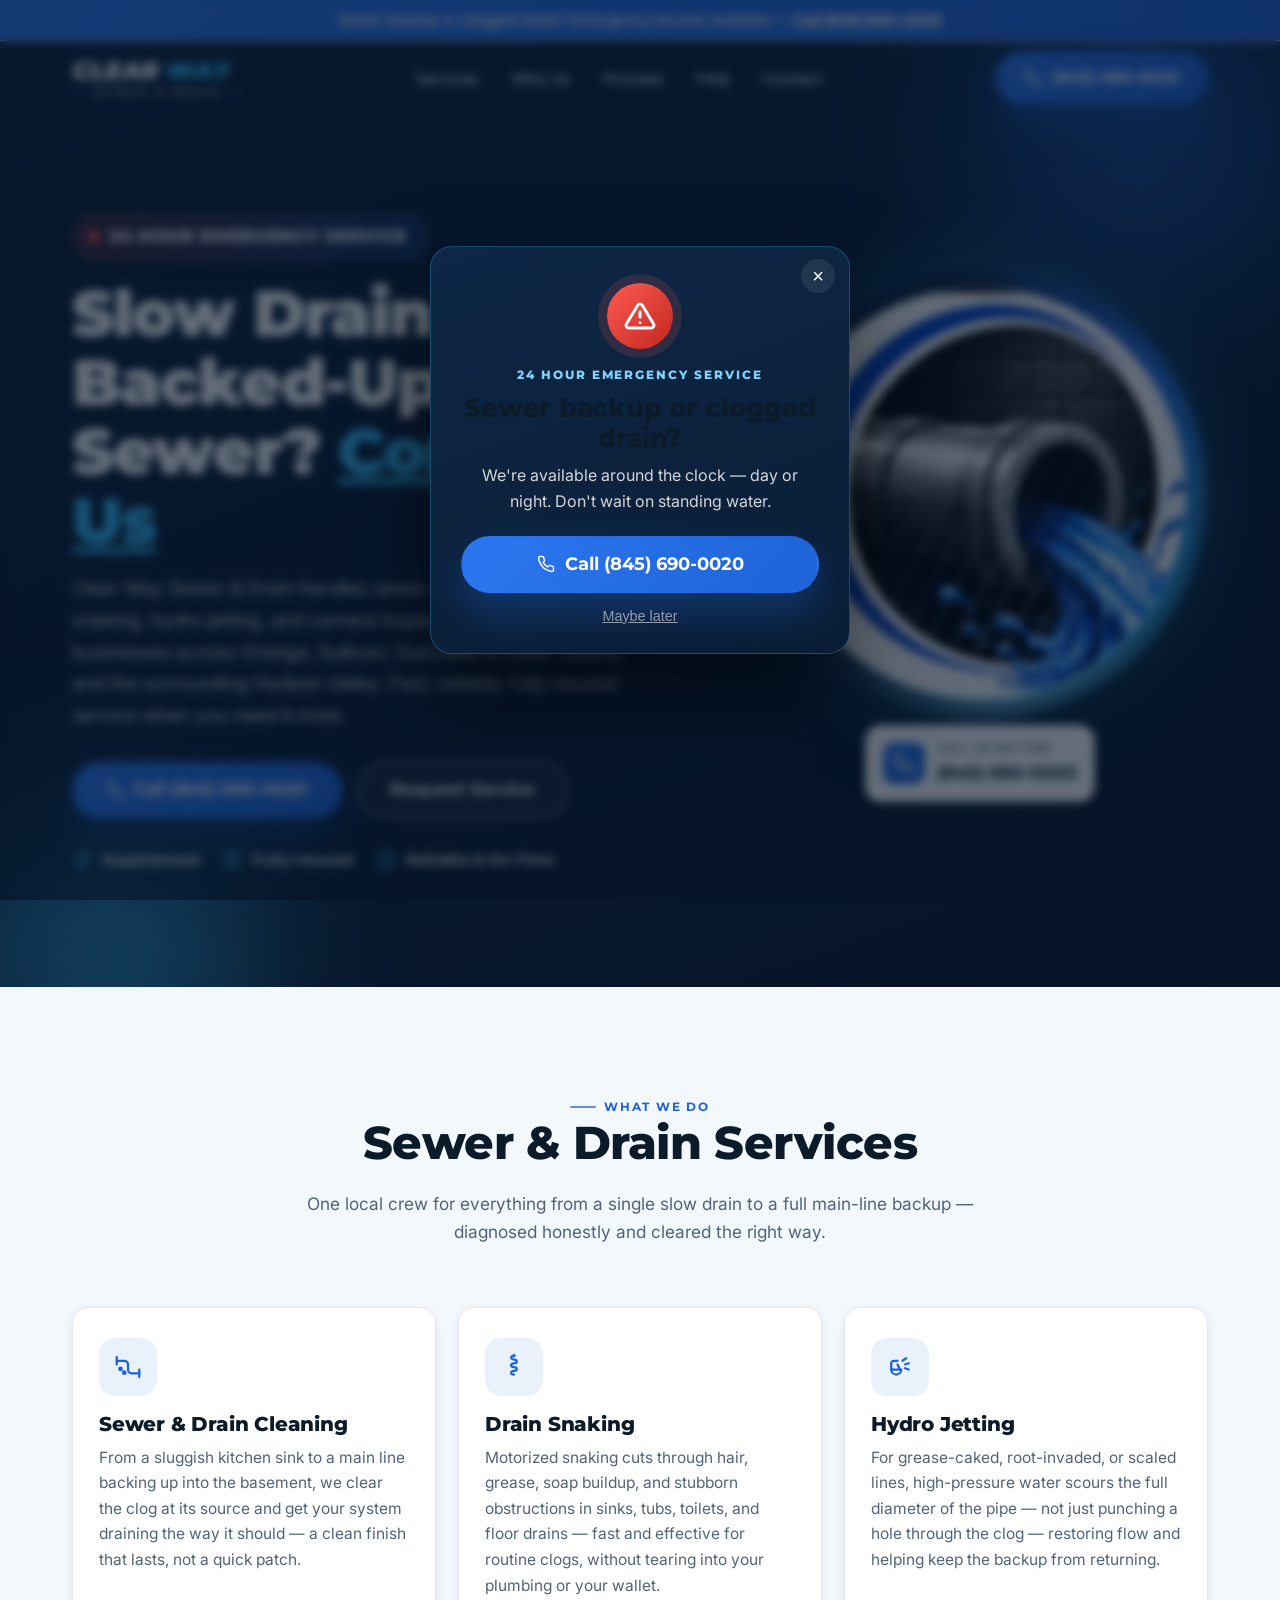
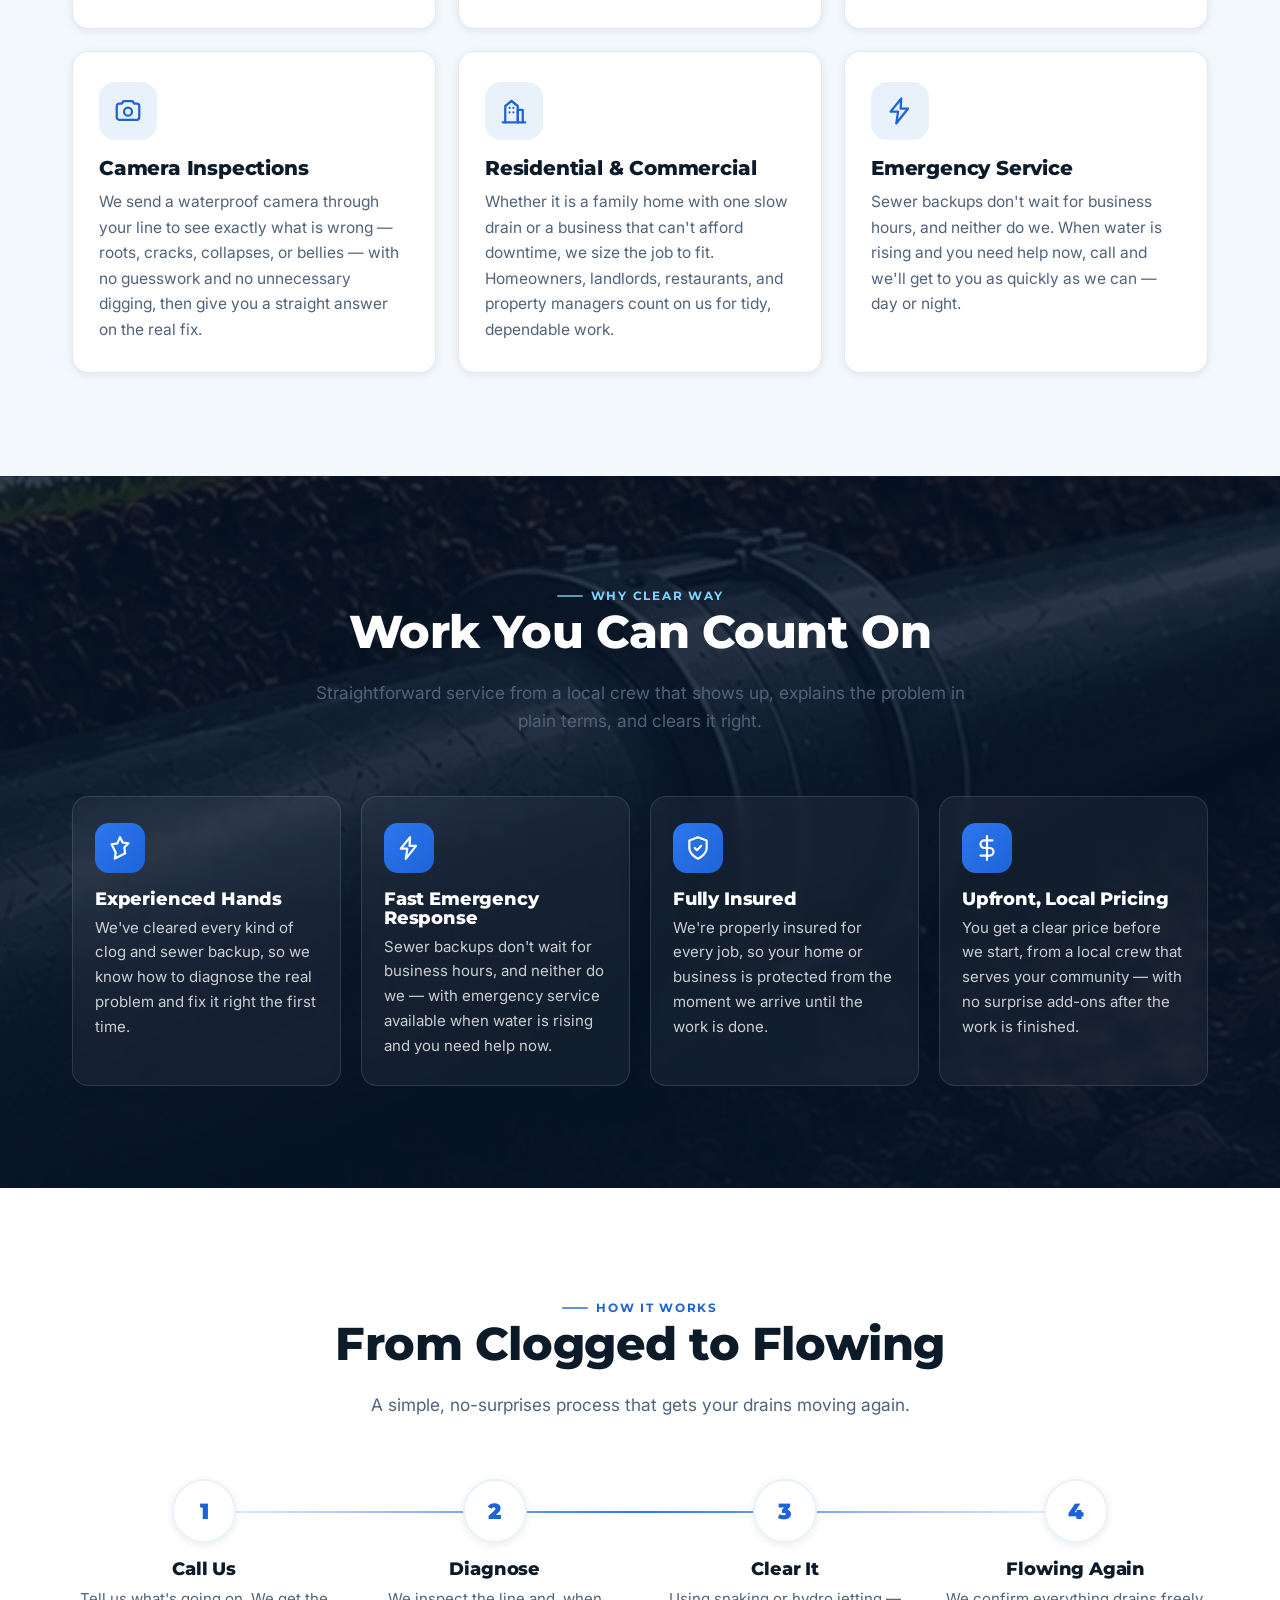
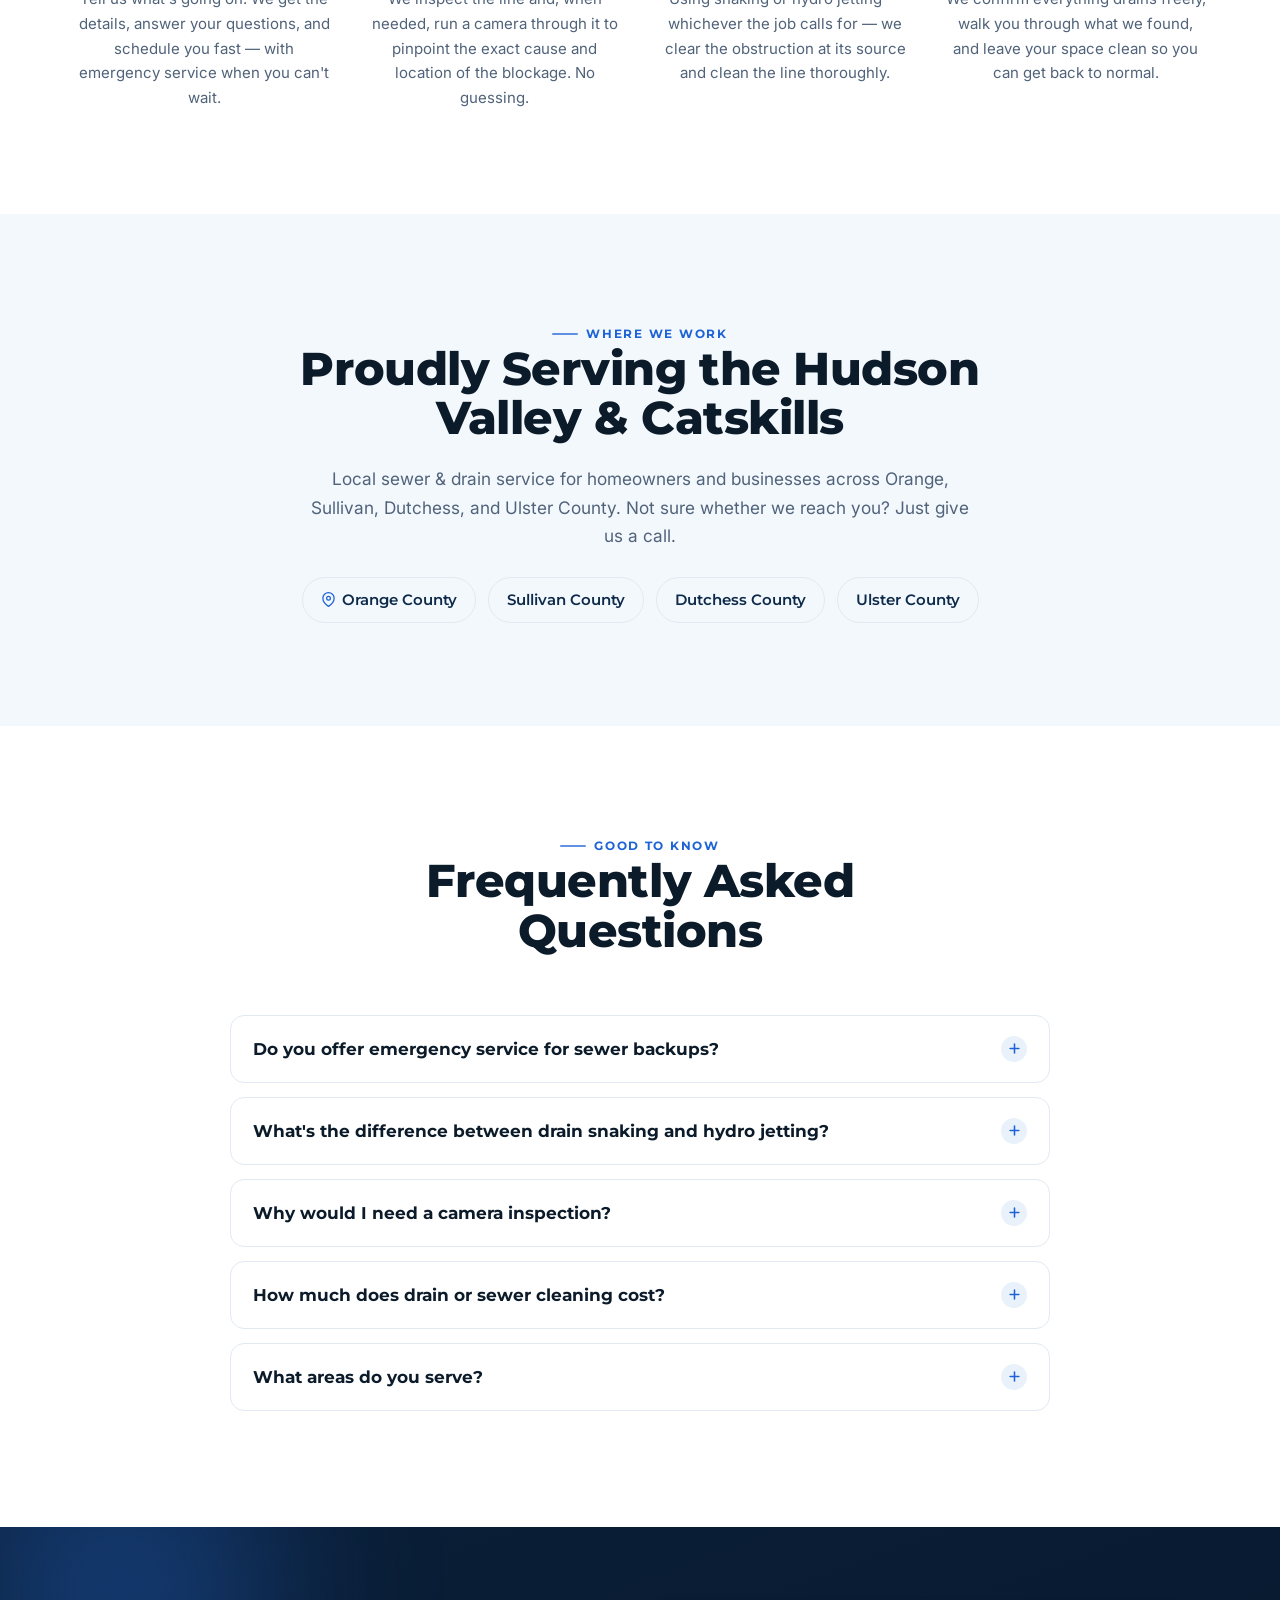
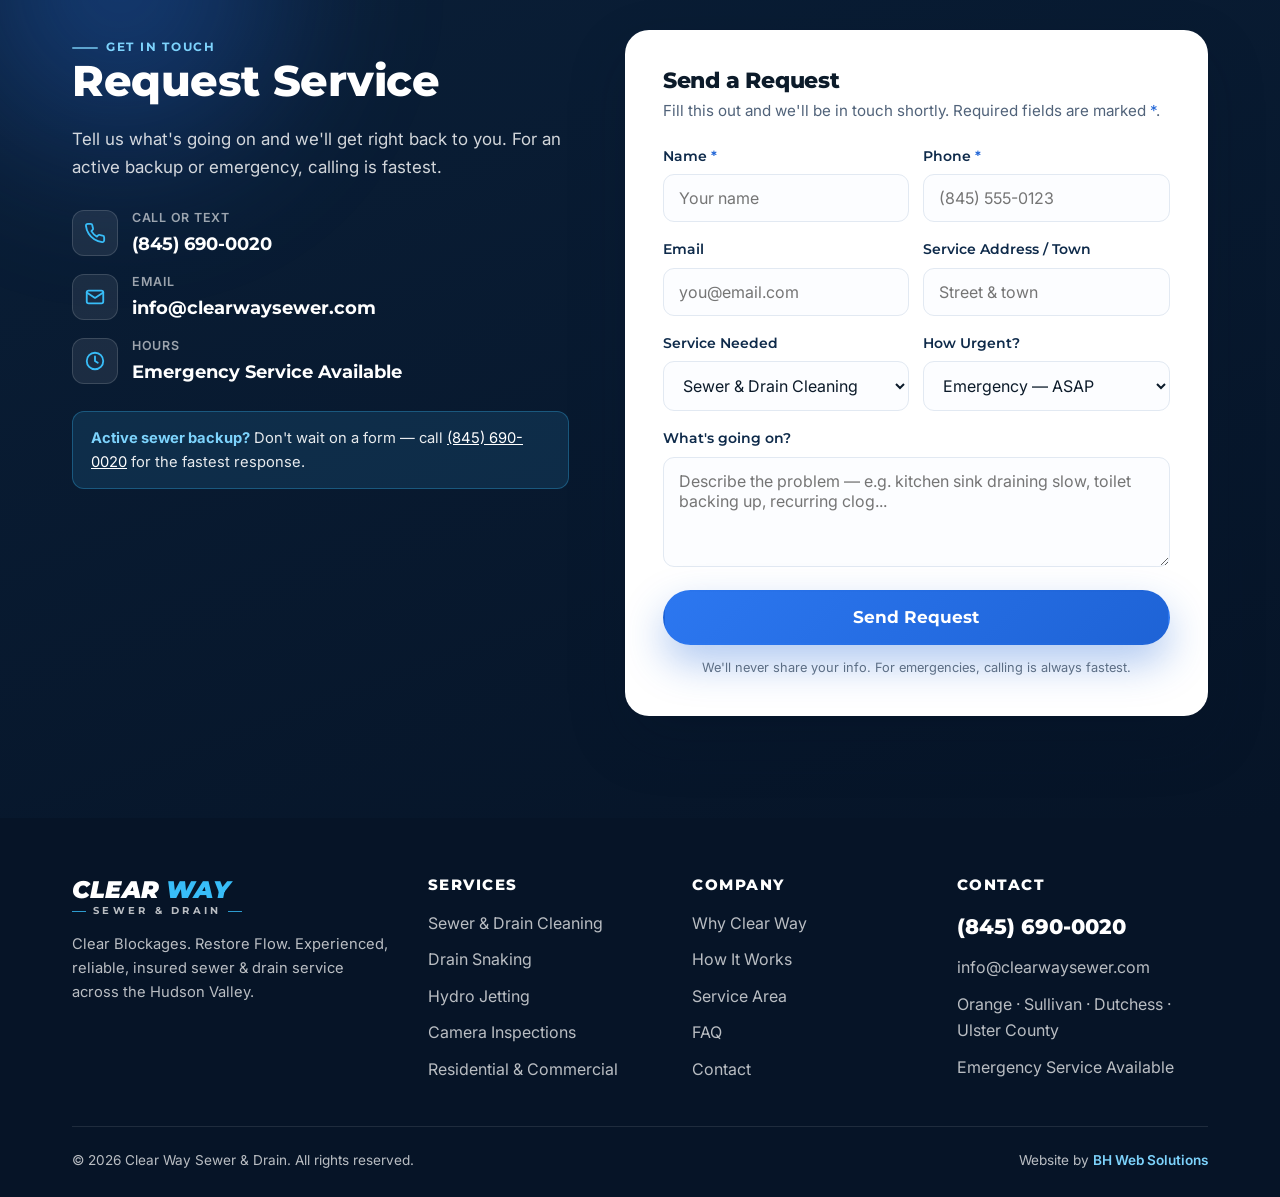
==== commit e5b1cf1b: "Sewer: four counties only, bigger bolder 24-hour emergency + popup, animated hero glow-ring & water " ====
--- a/index.html
+++ b/index.html
@@ -40,7 +40,7 @@
   {"@context":"https://schema.org","@type":"Plumber","@id":"https://clearwaysewer.com/#business","name":"Clear Way Sewer & Drain","image":"https://clearwaysewer.com/assets/img/og-card.jpg","address":{"@type":"PostalAddress","addressRegion":"NY","addressCountry":"US"},"description":"Clear Way Sewer & Drain provides experienced, reliable, and fully insured sewer and drain cleaning, drain snaking, hydro jetting, and camera inspection services for residential and commercial customers throughout Orange, Sullivan, Dutchess, and Ulster County, NY. Emergency service available.","slogan":"Clear Blockages. Restore Flow.","url":"https://clearwaysewer.com","telephone":"+1-845-690-0020","email":"info@clearwaysewer.com","priceRange":"$$","founder":{"@type":"Person","name":"Yitzchok Kahan"},"areaServed":[{"@type":"AdministrativeArea","name":"Orange County, NY"},{"@type":"AdministrativeArea","name":"Sullivan County, NY"},{"@type":"AdministrativeArea","name":"Dutchess County, NY"},{"@type":"AdministrativeArea","name":"Ulster County, NY"}],"availableLanguage":["English"],"hasOfferCatalog":{"@type":"OfferCatalog","name":"Sewer & Drain Services","itemListElement":[{"@type":"Offer","itemOffered":{"@type":"Service","name":"Sewer & Drain Cleaning","description":"Professional cleaning of clogged sewer lines and drains for homes and businesses."}},{"@type":"Offer","itemOffered":{"@type":"Service","name":"Drain Snaking","description":"Mechanical drain snaking to clear blockages and restore flow."}},{"@type":"Offer","itemOffered":{"@type":"Service","name":"Hydro Jetting","description":"High-pressure hydro jetting to remove grease, roots, and stubborn buildup from sewer and drain lines."}},{"@type":"Offer","itemOffered":{"@type":"Service","name":"Camera Inspections","description":"Video camera inspections to locate and diagnose sewer and drain line problems."}},{"@type":"Offer","itemOffered":{"@type":"Service","name":"Residential & Commercial Service","description":"Sewer and drain solutions for both residential homeowners and commercial properties."}}]}}
   </script>
   <script type="application/ld+json">
-  {"@context":"https://schema.org","@type":"FAQPage","mainEntity":[{"@type":"Question","name":"Do you offer emergency service for sewer backups?","acceptedAnswer":{"@type":"Answer","text":"Yes. Sewer and drain emergencies don't keep regular hours, so we offer emergency service for urgent backups and overflows. Call us at (845) 690-0020 and we'll get to you as quickly as we can."}},{"@type":"Question","name":"What's the difference between drain snaking and hydro jetting?","acceptedAnswer":{"@type":"Answer","text":"Snaking uses a motorized cable to break through and pull out a clog, ideal for routine blockages like hair and buildup. Hydro jetting uses high-pressure water to scour the entire pipe clean, making it the better choice for grease, scale, roots, or recurring backups."}},{"@type":"Question","name":"Why would I need a camera inspection?","acceptedAnswer":{"@type":"Answer","text":"A camera inspection lets us see inside your line and find the exact cause and location of a problem (roots, a crack, a belly, or a collapse) so there is no guesswork, no unnecessary digging, and you only pay to fix what is actually wrong."}},{"@type":"Question","name":"How much does drain or sewer cleaning cost?","acceptedAnswer":{"@type":"Answer","text":"Pricing depends on the type of clog, where it is, and the method the job calls for. We give you a clear, upfront price before any work begins, with no surprise charges added afterward."}},{"@type":"Question","name":"What areas do you serve?","acceptedAnswer":{"@type":"Answer","text":"We serve homeowners and businesses across Orange, Sullivan, Dutchess, and Ulster County, including Monroe, Chester, Kiryas Joel, Monticello, South Fallsburg, Poughkeepsie, and Kingston. If you're not sure whether we reach you, give us a call."}}]}
+  {"@context":"https://schema.org","@type":"FAQPage","mainEntity":[{"@type":"Question","name":"Do you offer emergency service for sewer backups?","acceptedAnswer":{"@type":"Answer","text":"Yes. Sewer and drain emergencies don't keep regular hours, so we offer emergency service for urgent backups and overflows. Call us at (845) 690-0020 and we'll get to you as quickly as we can."}},{"@type":"Question","name":"What's the difference between drain snaking and hydro jetting?","acceptedAnswer":{"@type":"Answer","text":"Snaking uses a motorized cable to break through and pull out a clog, ideal for routine blockages like hair and buildup. Hydro jetting uses high-pressure water to scour the entire pipe clean, making it the better choice for grease, scale, roots, or recurring backups."}},{"@type":"Question","name":"Why would I need a camera inspection?","acceptedAnswer":{"@type":"Answer","text":"A camera inspection lets us see inside your line and find the exact cause and location of a problem (roots, a crack, a belly, or a collapse) so there is no guesswork, no unnecessary digging, and you only pay to fix what is actually wrong."}},{"@type":"Question","name":"How much does drain or sewer cleaning cost?","acceptedAnswer":{"@type":"Answer","text":"Pricing depends on the type of clog, where it is, and the method the job calls for. We give you a clear, upfront price before any work begins, with no surprise charges added afterward."}},{"@type":"Question","name":"What areas do you serve?","acceptedAnswer":{"@type":"Answer","text":"We serve homeowners and businesses across Orange, Sullivan, Dutchess, and Ulster County. If you're not sure whether we reach you, give us a call."}}]}
   </script>
 </head>
 <body>
@@ -91,7 +91,7 @@
       <div class="hero-water"></div>
       <div class="container hero-inner">
         <div class="hero-copy">
-          <span class="eyebrow on-dark" style="font-weight:800;">Emergency Service Available</span>
+          <span class="em-badge"><span class="em-badge__dot" aria-hidden="true"></span>24 Hour Emergency Service</span>
           <h1>Slow Drain or Backed-Up Sewer? <a href="#contact" class="hl" style="text-decoration:underline;text-underline-offset:4px;">Contact Us</a></h1>
           <p class="hero-sub">Clear Way Sewer &amp; Drain handles sewer &amp; drain cleaning, snaking, hydro jetting, and camera inspections for homes and businesses across Orange, Sullivan, Dutchess &amp; Ulster County and the surrounding Hudson Valley. Fast, reliable, fully insured service when you need it most.</p>
           <div class="hero-cta">
@@ -109,10 +109,14 @@
         </div>
 
         <div class="hero-visual">
-          <picture>
-            <source srcset="assets/img/hero-pipe.webp" type="image/webp" />
-            <img class="hero-pipe" src="assets/img/hero-pipe.jpg" width="452" height="452" alt="Sewer pipe flushed clean with water flowing freely after a Clear Way drain cleaning" />
-          </picture>
+          <div class="pipe-frame">
+            <span class="pipe-glow" aria-hidden="true"></span>
+            <picture>
+              <source srcset="assets/img/hero-pipe.webp" type="image/webp" />
+              <img class="hero-pipe" src="assets/img/hero-pipe.jpg" width="452" height="452" alt="Sewer pipe flushed clean with water flowing freely after a Clear Way drain cleaning" />
+            </picture>
+            <span class="pipe-water" aria-hidden="true"></span>
+          </div>
           <div class="hero-badge">
             <span class="ic"><svg aria-hidden="true" focusable="false" viewBox="0 0 24 24" fill="none" stroke="currentColor" stroke-width="2" stroke-linecap="round" stroke-linejoin="round"><path d="M22 16.92v3a2 2 0 0 1-2.18 2 19.79 19.79 0 0 1-8.63-3.07 19.5 19.5 0 0 1-6-6 19.79 19.79 0 0 1-3.07-8.67A2 2 0 0 1 4.11 2h3a2 2 0 0 1 2 1.72c.13.96.36 1.9.7 2.81a2 2 0 0 1-.45 2.11L8.09 9.91a16 16 0 0 0 6 6l1.27-1.27a2 2 0 0 1 2.11-.45c.91.34 1.85.57 2.81.7A2 2 0 0 1 22 16.92z"/></svg></span>
             <span><small>Call us anytime</small><strong>(845) 690-0020</strong></span>
@@ -236,21 +240,13 @@
         <div class="section-head reveal" style="margin-bottom:8px;">
           <span class="eyebrow">Where We Work</span>
           <h2>Proudly Serving the Hudson Valley &amp; Catskills</h2>
-          <p>Local sewer &amp; drain service for homeowners and businesses across Orange, Sullivan, Dutchess, and Ulster County and the surrounding communities. In the 845 and not sure if we reach you? Just give us a call.</p>
+          <p>Local sewer &amp; drain service for homeowners and businesses across Orange, Sullivan, Dutchess, and Ulster County. Not sure whether we reach you? Just give us a call.</p>
         </div>
         <div class="chips reveal d1">
           <span class="chip"><svg aria-hidden="true" focusable="false" viewBox="0 0 24 24" fill="none" stroke="currentColor" stroke-width="2" stroke-linecap="round" stroke-linejoin="round"><path d="M21 10c0 7-9 13-9 13s-9-6-9-13a9 9 0 0 1 18 0z"/><circle cx="12" cy="10" r="3"/></svg>Orange County</span>
           <span class="chip">Sullivan County</span>
           <span class="chip">Dutchess County</span>
           <span class="chip">Ulster County</span>
-          <span class="chip">Monroe</span>
-          <span class="chip">Chester</span>
-          <span class="chip">Kiryas Joel</span>
-          <span class="chip">Middletown</span>
-          <span class="chip">Monticello</span>
-          <span class="chip">South Fallsburg</span>
-          <span class="chip">Poughkeepsie</span>
-          <span class="chip">Kingston</span>
         </div>
       </div>
     </section>
@@ -281,7 +277,7 @@
           </div>
           <div class="faq-item">
             <button class="faq-q" aria-expanded="false" aria-controls="a5">What areas do you serve?<span class="qmark"><svg aria-hidden="true" focusable="false" viewBox="0 0 24 24" fill="none" stroke="currentColor" stroke-width="2.5" stroke-linecap="round"><path d="M12 5v14M5 12h14"/></svg></span></button>
-            <div class="faq-a" aria-hidden="true" id="a5"><div class="faq-a-inner">We serve homeowners and businesses across Orange, Sullivan, Dutchess, and Ulster County, including Monroe, Chester, Kiryas Joel, Monticello, South Fallsburg, Poughkeepsie, Kingston, and the surrounding communities. If you're not sure whether we reach you, just give us a call and ask.</div></div>
+            <div class="faq-a" aria-hidden="true" id="a5"><div class="faq-a-inner">We serve homeowners and businesses across Orange, Sullivan, Dutchess, and Ulster County. If you're not sure whether we reach you, just give us a call and ask.</div></div>
           </div>
         </div>
       </div>
@@ -437,6 +433,35 @@
     </a>
   </div>
 
+  <!-- 24-hour emergency popup -->
+  <div class="em-modal" id="emModal" role="dialog" aria-modal="true" aria-labelledby="emTitle">
+    <div class="em-modal__box">
+      <button class="em-modal__x" data-close aria-label="Close">&times;</button>
+      <div class="em-modal__ic"><svg viewBox="0 0 24 24" fill="none" stroke="currentColor" stroke-width="2.2" stroke-linecap="round" stroke-linejoin="round" aria-hidden="true"><path d="M10.3 3.9 1.8 18a2 2 0 0 0 1.7 3h17a2 2 0 0 0 1.7-3L13.7 3.9a2 2 0 0 0-3.4 0Z"/><path d="M12 9v4M12 17h.01"/></svg></div>
+      <div class="em-modal__eyebrow">24 Hour Emergency Service</div>
+      <h3 id="emTitle">Sewer backup or clogged drain?</h3>
+      <p>We're available around the clock — day or night. Don't wait on standing water.</p>
+      <a href="tel:+18456900020" class="btn btn-primary btn-lg em-modal__call">
+        <svg aria-hidden="true" focusable="false" viewBox="0 0 24 24" fill="none" stroke="currentColor" stroke-width="2" stroke-linecap="round" stroke-linejoin="round"><path d="M22 16.92v3a2 2 0 0 1-2.18 2 19.79 19.79 0 0 1-8.63-3.07 19.5 19.5 0 0 1-6-6 19.79 19.79 0 0 1-3.07-8.67A2 2 0 0 1 4.11 2h3a2 2 0 0 1 2 1.72c.13.96.36 1.9.7 2.81a2 2 0 0 1-.45 2.11L8.09 9.91a16 16 0 0 0 6 6l1.27-1.27a2 2 0 0 1 2.11-.45c.91.34 1.85.57 2.81.7A2 2 0 0 1 22 16.92z"/></svg>
+        Call (845) 690-0020
+      </a>
+      <button class="em-modal__later" data-close>Maybe later</button>
+    </div>
+  </div>
+
   <script src="assets/js/main.js" defer></script>
+  <script>
+  (function(){
+    var m = document.getElementById('emModal'); if(!m) return;
+    var seen; try { seen = sessionStorage.getItem('cw_em_seen'); } catch(e){}
+    function close(){ m.classList.remove('on'); try { sessionStorage.setItem('cw_em_seen','1'); } catch(e){} }
+    function open(){ m.classList.add('on'); }
+    if(!seen){ setTimeout(open, 2200); }
+    m.addEventListener('click', function(e){ if(e.target === m) close(); });
+    m.querySelectorAll('[data-close]').forEach(function(b){ b.addEventListener('click', close); });
+    var call = m.querySelector('.em-modal__call'); if(call) call.addEventListener('click', close);
+    document.addEventListener('keydown', function(e){ if(e.key === 'Escape' && m.classList.contains('on')) close(); });
+  })();
+  </script>
 </body>
 </html>
--- a/assets/css/styles.css
+++ b/assets/css/styles.css
@@ -240,14 +240,100 @@
 
 /* Hero visual */
 .hero-visual { position: relative; display: flex; flex-direction: column; align-items: center; }
+.pipe-frame {
+  position: relative; width: min(420px, 86vw); aspect-ratio: 1;
+  animation: floaty 7s ease-in-out infinite;
+}
 .hero-pipe {
-  width: min(420px, 86vw); aspect-ratio: 1; border-radius: 50%;
+  position: relative; z-index: 1; display: block;
+  width: 100%; height: 100%; aspect-ratio: 1; border-radius: 50%;
   object-fit: cover; object-position: 52% 46%;
-  border: 6px solid rgba(56,189,248,.25);
-  box-shadow: 0 30px 70px rgba(6,20,39,.55), 0 0 0 14px rgba(44,119,240,.10);
-  animation: floaty 7s ease-in-out infinite;
+  border: 5px solid rgba(255,255,255,.14);
+  box-shadow: 0 30px 70px rgba(6,20,39,.55);
+}
+/* rotating glow ring — sits behind the pipe, showing as a live ring around the edge */
+.pipe-glow {
+  position: absolute; inset: -15px; border-radius: 50%; z-index: 0; pointer-events: none;
+  background: conic-gradient(from 0deg, transparent 0deg, #2c77f0 55deg, #38bdf8 128deg, #7dd3fc 172deg, transparent 232deg, transparent 360deg);
+  filter: blur(4px); opacity: .95;
+  animation: spin 7s linear infinite;
+}
+.pipe-glow::after {
+  content: ""; position: absolute; inset: 4px; border-radius: 50%;
+  box-shadow: 0 0 70px 10px rgba(56,189,248,.3);
+}
+/* animated "flowing water" shimmer over the pouring area */
+.pipe-water {
+  position: absolute; inset: 5px; border-radius: 50%; overflow: hidden; z-index: 2; pointer-events: none;
+}
+.pipe-water::before {
+  content: ""; position: absolute; inset: -30%;
+  background: repeating-linear-gradient(118deg, rgba(170,228,255,0) 0 9px, rgba(198,238,255,.6) 9px 12px, rgba(170,228,255,0) 12px 24px);
+  mix-blend-mode: screen; opacity: .5;
+  -webkit-mask: radial-gradient(56% 50% at 58% 74%, #000 12%, transparent 72%);
+          mask: radial-gradient(56% 50% at 58% 74%, #000 12%, transparent 72%);
+  animation: waterflow 1s linear infinite;
 }
 @keyframes floaty { 0%,100%{ transform: translateY(0);} 50%{ transform: translateY(-14px);} }
+@keyframes spin { to { transform: rotate(360deg); } }
+@keyframes waterflow { to { transform: translateY(24px); } }
+
+/* ---------- 24-hour emergency badge ---------- */
+.em-badge {
+  display: inline-flex; align-items: center; gap: 10px; margin-bottom: 18px;
+  font-family: var(--ff-display); font-weight: 800; font-size: clamp(.86rem, 1.4vw, 1.06rem);
+  letter-spacing: .04em; text-transform: uppercase; color: #fff;
+  background: linear-gradient(90deg, rgba(239,68,68,.24), rgba(44,119,240,.22));
+  border: 1px solid rgba(255,255,255,.2); border-radius: 999px; padding: 9px 20px 9px 15px;
+  box-shadow: 0 8px 24px rgba(0,0,0,.22);
+}
+.em-badge__dot {
+  width: 11px; height: 11px; border-radius: 50%; background: #ff5a52; flex: none;
+  box-shadow: 0 0 0 0 rgba(255,90,82,.7); animation: empulse 1.8s ease-out infinite;
+}
+@keyframes empulse {
+  0% { box-shadow: 0 0 0 0 rgba(255,90,82,.65); }
+  70% { box-shadow: 0 0 0 13px rgba(255,90,82,0); }
+  100% { box-shadow: 0 0 0 0 rgba(255,90,82,0); }
+}
+
+/* ---------- emergency popup ---------- */
+.em-modal {
+  position: fixed; inset: 0; z-index: 2000; display: flex; align-items: center; justify-content: center;
+  padding: 20px; background: rgba(6,20,39,.62); backdrop-filter: blur(5px); -webkit-backdrop-filter: blur(5px);
+  opacity: 0; pointer-events: none; transition: opacity .3s ease;
+}
+.em-modal.on { opacity: 1; pointer-events: auto; }
+.em-modal__box {
+  position: relative; max-width: 420px; width: 100%; text-align: center; color: #fff;
+  background: linear-gradient(160deg, #0e2746, #0a1d35); border: 1px solid rgba(56,189,248,.28);
+  border-radius: 22px; padding: 36px 30px 28px; box-shadow: 0 40px 90px rgba(0,0,0,.5);
+  transform: translateY(18px) scale(.97); transition: transform .4s cubic-bezier(.16,1,.3,1);
+}
+.em-modal.on .em-modal__box { transform: none; }
+.em-modal__x {
+  position: absolute; top: 12px; right: 14px; width: 34px; height: 34px; border: none; cursor: pointer;
+  background: rgba(255,255,255,.08); color: #fff; border-radius: 50%; font-size: 20px; line-height: 1;
+}
+.em-modal__x:hover { background: rgba(255,255,255,.18); }
+.em-modal__ic {
+  width: 66px; height: 66px; margin: 0 auto 16px; border-radius: 50%;
+  background: linear-gradient(135deg, #ff5a52, #c1281f); display: grid; place-items: center;
+  box-shadow: 0 0 0 9px rgba(255,90,82,.14);
+}
+.em-modal__ic svg { width: 32px; height: 32px; color: #fff; }
+.em-modal__eyebrow {
+  font-family: var(--ff-display); font-weight: 800; text-transform: uppercase; letter-spacing: .16em;
+  font-size: .78rem; color: #7dd3fc; margin-bottom: 8px;
+}
+.em-modal h3 { font-family: var(--ff-display); font-size: 1.62rem; font-weight: 800; margin-bottom: 8px; line-height: 1.15; }
+.em-modal p { color: rgba(255,255,255,.82); margin-bottom: 22px; font-size: 1rem; }
+.em-modal__call { width: 100%; justify-content: center; font-size: 1.14rem; }
+.em-modal__later {
+  display: block; margin: 14px auto 0; background: none; border: none; cursor: pointer;
+  color: rgba(255,255,255,.55); font-size: .9rem; text-decoration: underline;
+}
+.em-modal__later:hover { color: #fff; }
 .hero-badge {
   margin-top: 22px; position: relative; z-index: 2;
   background: #fff; color: var(--ink); border-radius: 16px; padding: 14px 18px;
@@ -263,7 +349,7 @@
   .hero-cta, .hero-trust { justify-content: center; }
   .hero-sub { margin-left:auto; margin-right:auto; }
   .hero-visual { order: -1; margin-bottom: 8px; }
-  .hero-pipe { width: min(320px, 76vw); }
+  .pipe-frame { width: min(320px, 76vw); }
 }
 
 /* ---------- Services ---------- */
@@ -428,5 +514,5 @@
 .reveal.d3 { transition-delay: .24s; } .reveal.d4 { transition-delay: .32s; }
 @media (prefers-reduced-motion: reduce) {
   .reveal { opacity:1 !important; transform:none !important; }
-  .hero-pipe, .hero-water { animation: none !important; }
-}
+  .hero-pipe, .hero-water, .pipe-frame, .pipe-glow, .pipe-water::before, .em-badge__dot { animation: none !important; }
+}
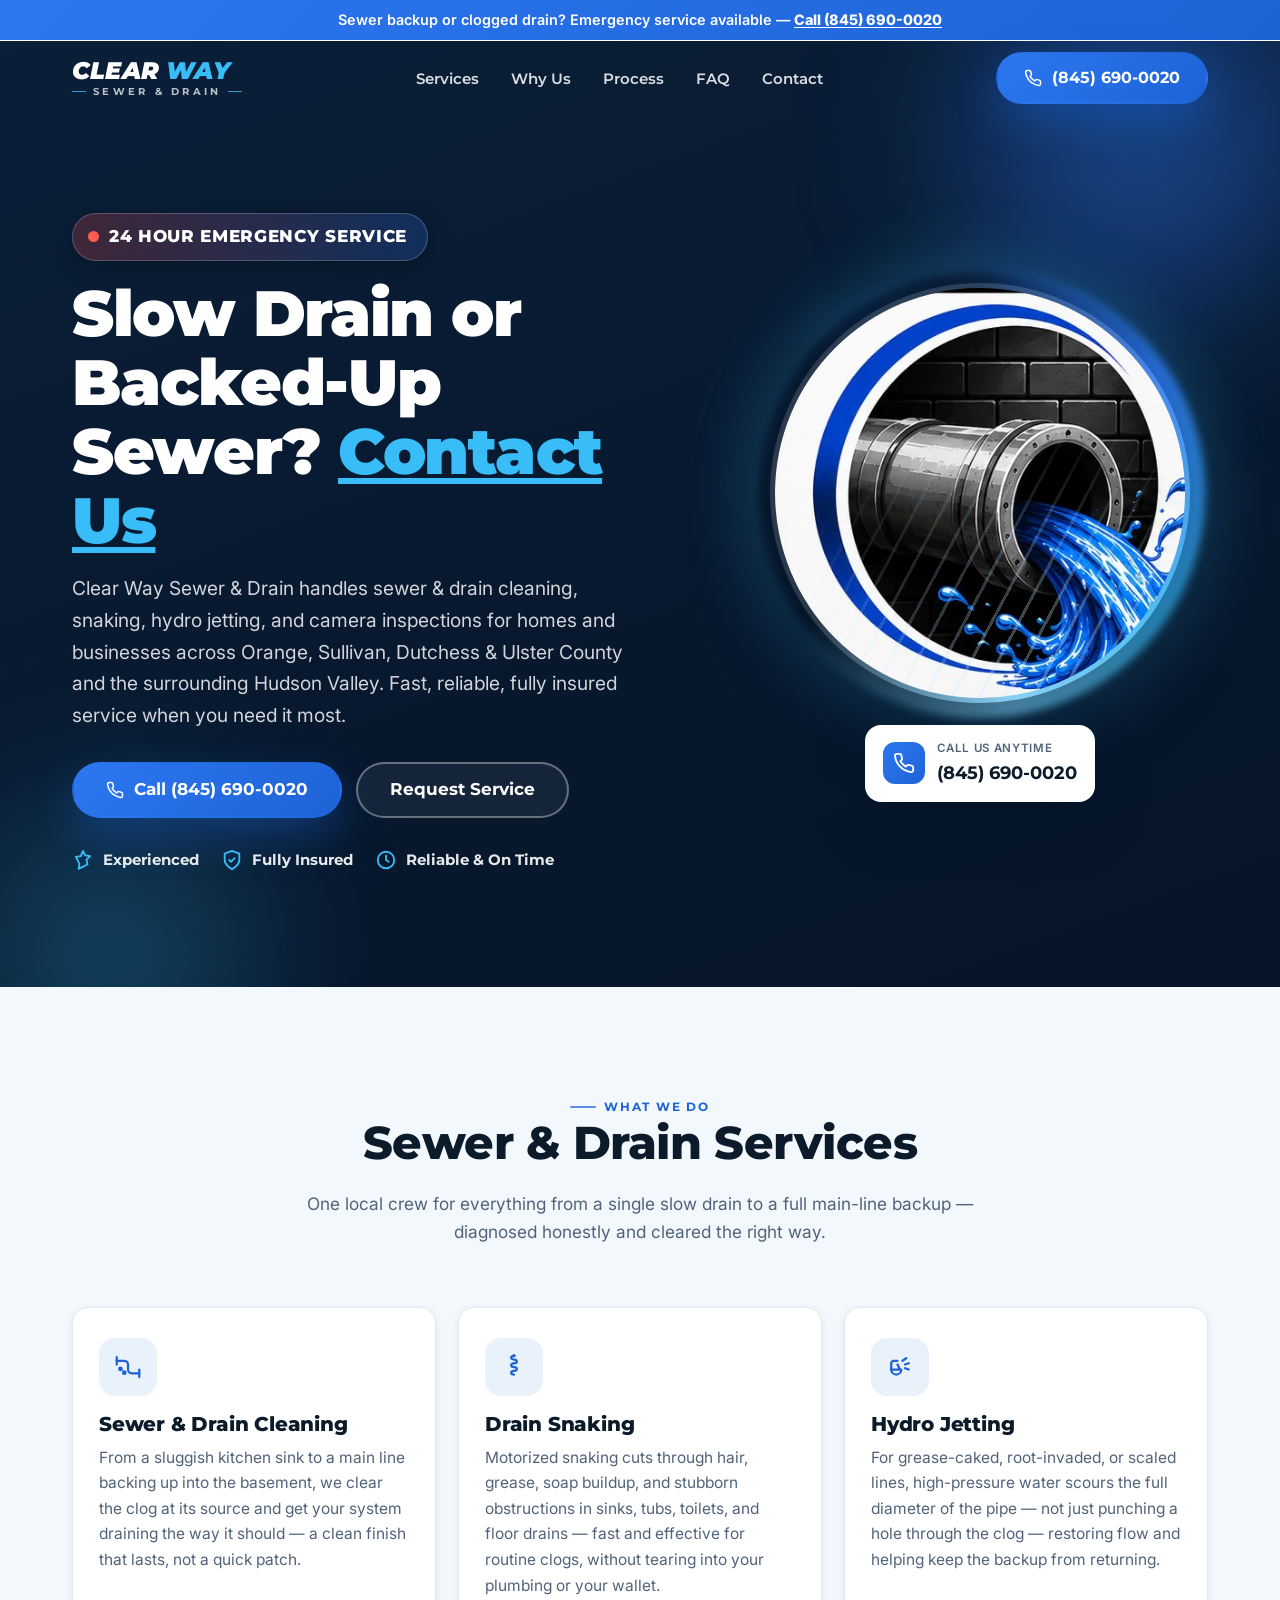
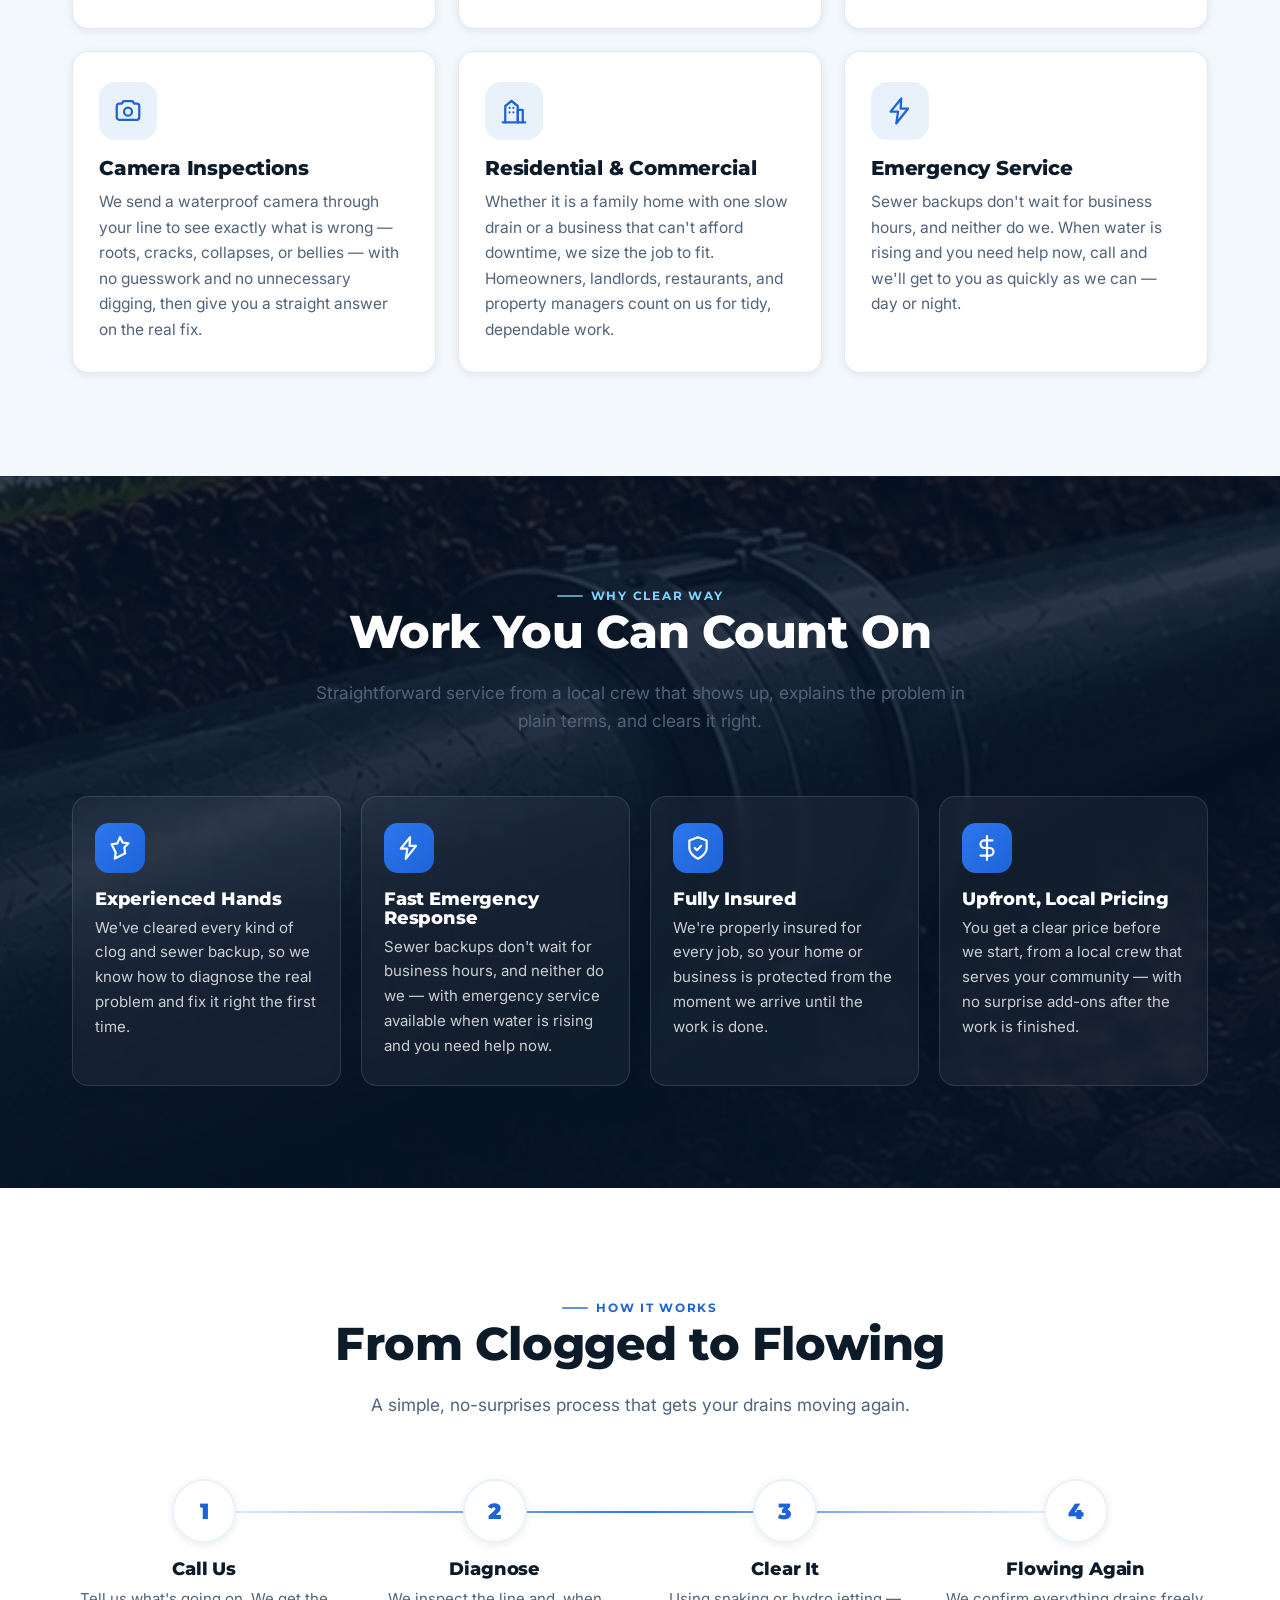
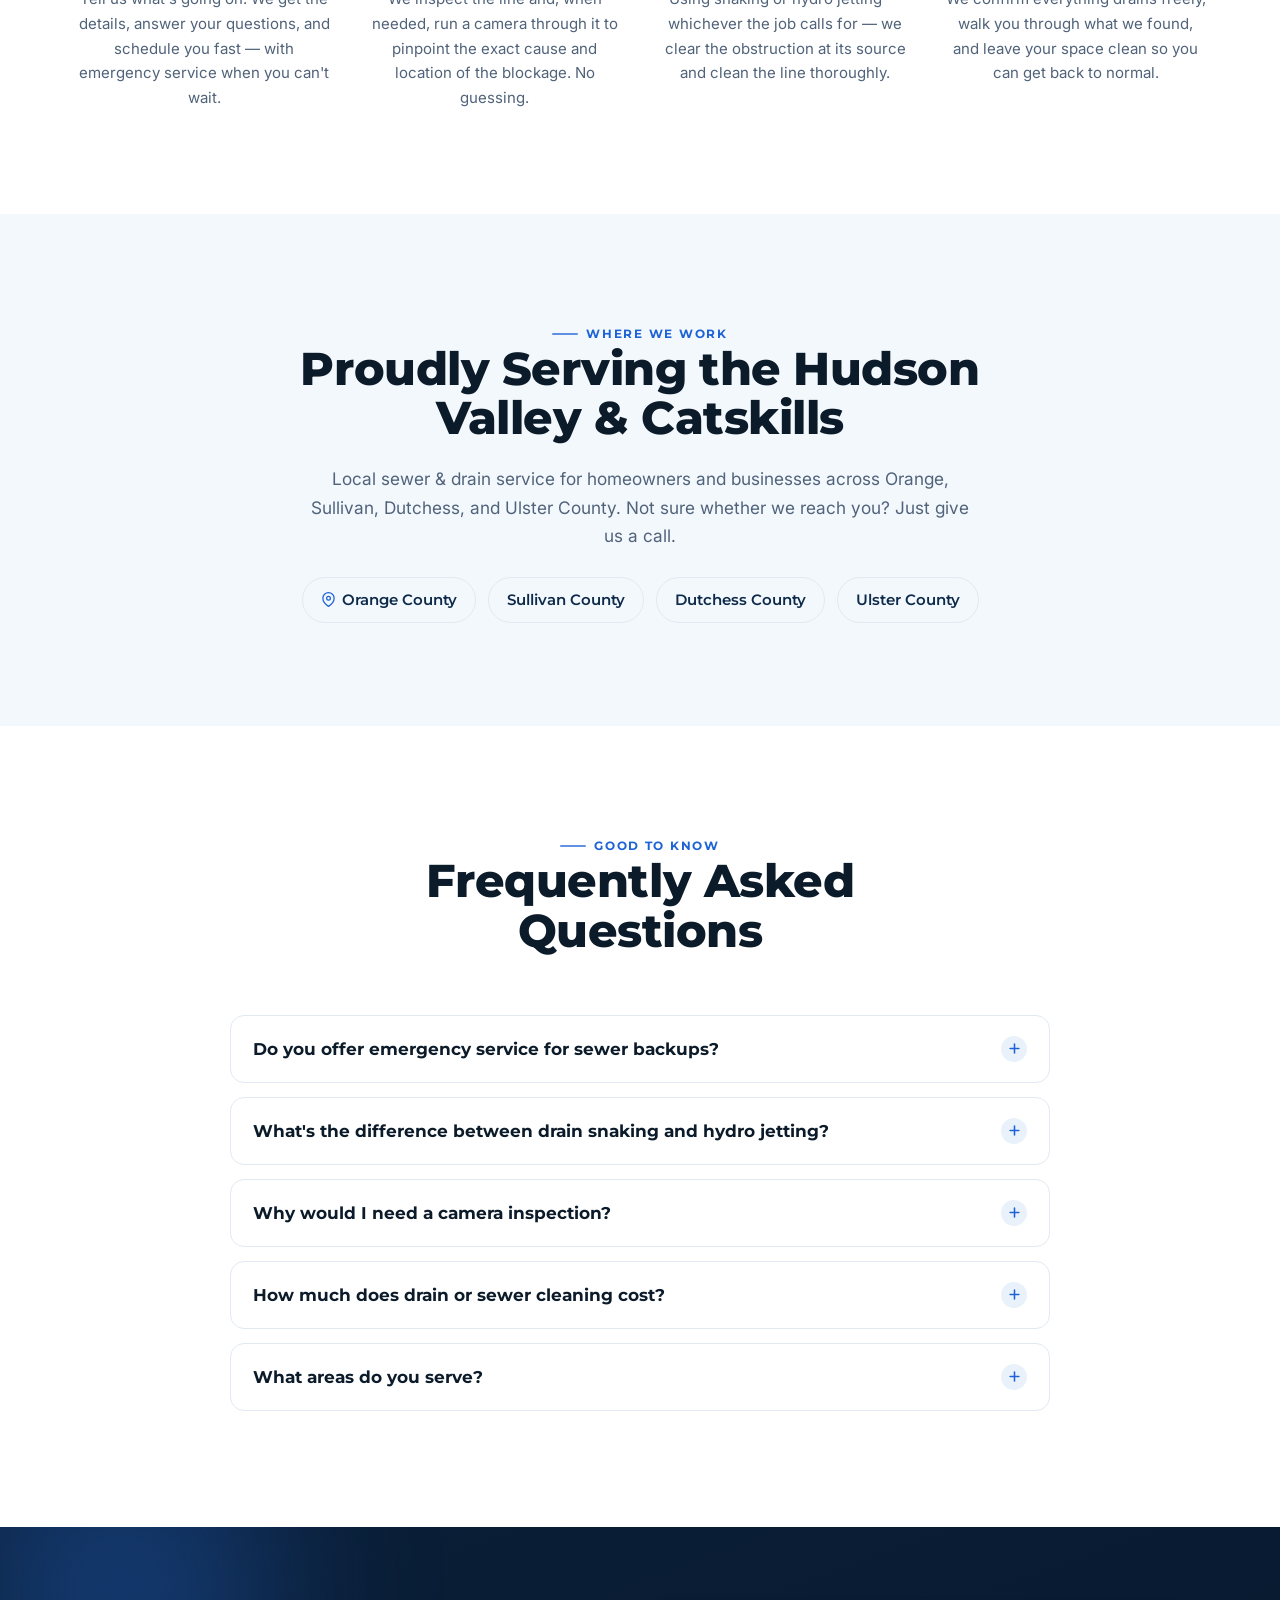
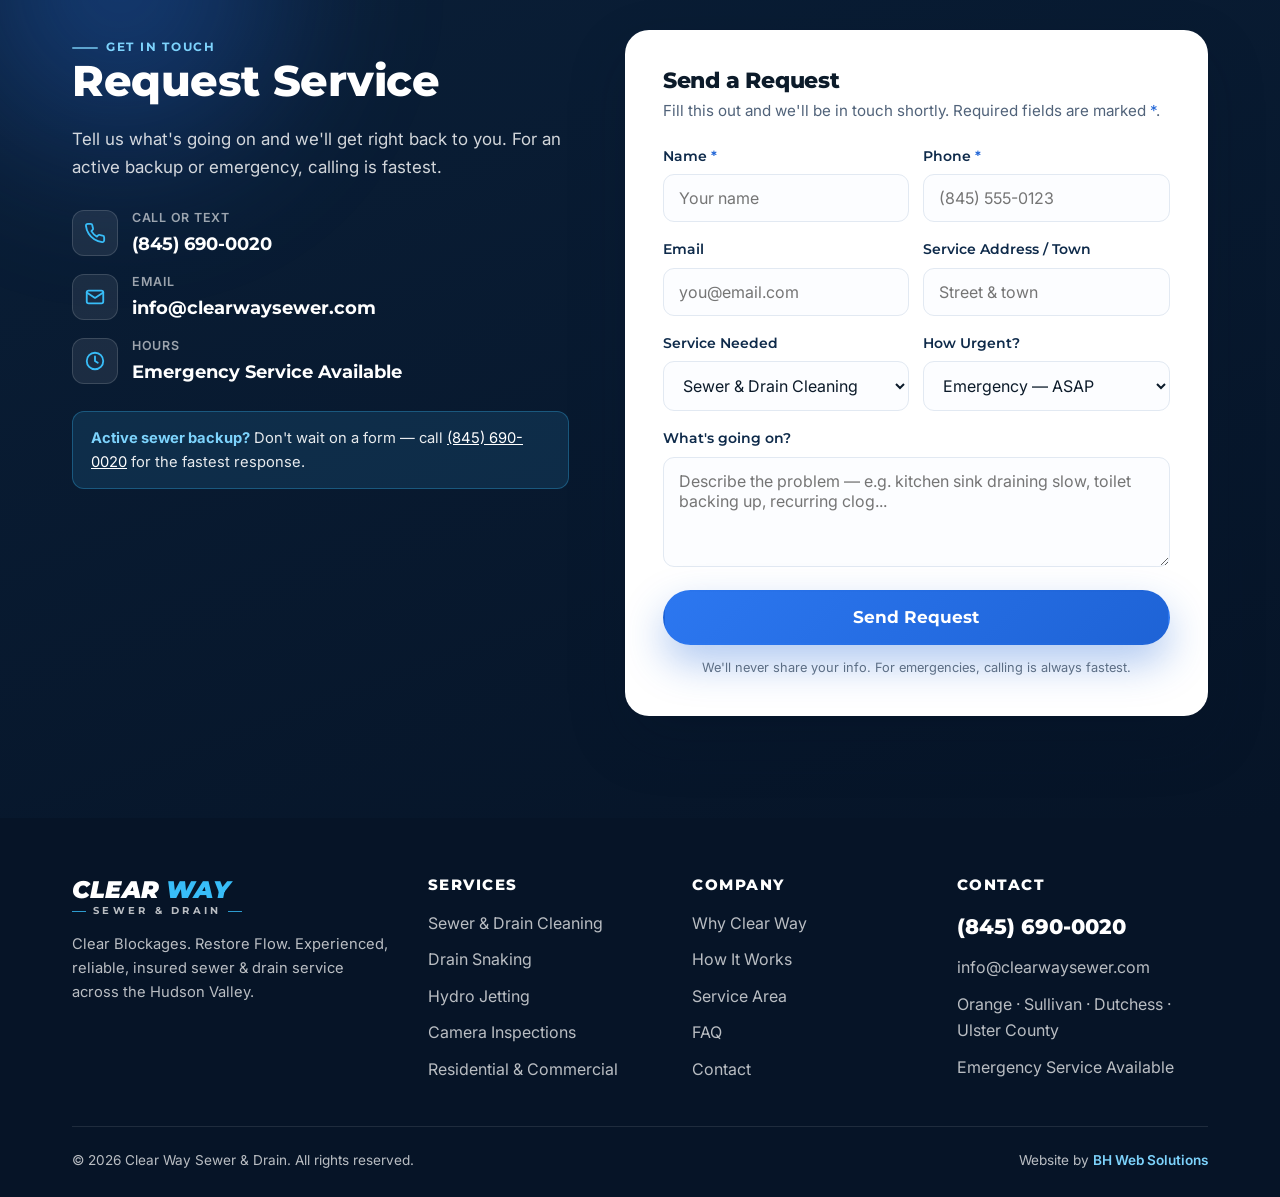
==== commit 1bf2fff7: "Remove 24-hour emergency popup modal (HTML, JS, CSS) per client request Co-Authored-By: Claude Opus " ====
--- a/index.html
+++ b/index.html
@@ -433,35 +433,6 @@
     </a>
   </div>
 
-  <!-- 24-hour emergency popup -->
-  <div class="em-modal" id="emModal" role="dialog" aria-modal="true" aria-labelledby="emTitle">
-    <div class="em-modal__box">
-      <button class="em-modal__x" data-close aria-label="Close">&times;</button>
-      <div class="em-modal__ic"><svg viewBox="0 0 24 24" fill="none" stroke="currentColor" stroke-width="2.2" stroke-linecap="round" stroke-linejoin="round" aria-hidden="true"><path d="M10.3 3.9 1.8 18a2 2 0 0 0 1.7 3h17a2 2 0 0 0 1.7-3L13.7 3.9a2 2 0 0 0-3.4 0Z"/><path d="M12 9v4M12 17h.01"/></svg></div>
-      <div class="em-modal__eyebrow">24 Hour Emergency Service</div>
-      <h3 id="emTitle">Sewer backup or clogged drain?</h3>
-      <p>We're available around the clock — day or night. Don't wait on standing water.</p>
-      <a href="tel:+18456900020" class="btn btn-primary btn-lg em-modal__call">
-        <svg aria-hidden="true" focusable="false" viewBox="0 0 24 24" fill="none" stroke="currentColor" stroke-width="2" stroke-linecap="round" stroke-linejoin="round"><path d="M22 16.92v3a2 2 0 0 1-2.18 2 19.79 19.79 0 0 1-8.63-3.07 19.5 19.5 0 0 1-6-6 19.79 19.79 0 0 1-3.07-8.67A2 2 0 0 1 4.11 2h3a2 2 0 0 1 2 1.72c.13.96.36 1.9.7 2.81a2 2 0 0 1-.45 2.11L8.09 9.91a16 16 0 0 0 6 6l1.27-1.27a2 2 0 0 1 2.11-.45c.91.34 1.85.57 2.81.7A2 2 0 0 1 22 16.92z"/></svg>
-        Call (845) 690-0020
-      </a>
-      <button class="em-modal__later" data-close>Maybe later</button>
-    </div>
-  </div>
-
   <script src="assets/js/main.js" defer></script>
-  <script>
-  (function(){
-    var m = document.getElementById('emModal'); if(!m) return;
-    var seen; try { seen = sessionStorage.getItem('cw_em_seen'); } catch(e){}
-    function close(){ m.classList.remove('on'); try { sessionStorage.setItem('cw_em_seen','1'); } catch(e){} }
-    function open(){ m.classList.add('on'); }
-    if(!seen){ setTimeout(open, 2200); }
-    m.addEventListener('click', function(e){ if(e.target === m) close(); });
-    m.querySelectorAll('[data-close]').forEach(function(b){ b.addEventListener('click', close); });
-    var call = m.querySelector('.em-modal__call'); if(call) call.addEventListener('click', close);
-    document.addEventListener('keydown', function(e){ if(e.key === 'Escape' && m.classList.contains('on')) close(); });
-  })();
-  </script>
 </body>
 </html>
--- a/assets/css/styles.css
+++ b/assets/css/styles.css
@@ -297,43 +297,6 @@
   100% { box-shadow: 0 0 0 0 rgba(255,90,82,0); }
 }
 
-/* ---------- emergency popup ---------- */
-.em-modal {
-  position: fixed; inset: 0; z-index: 2000; display: flex; align-items: center; justify-content: center;
-  padding: 20px; background: rgba(6,20,39,.62); backdrop-filter: blur(5px); -webkit-backdrop-filter: blur(5px);
-  opacity: 0; pointer-events: none; transition: opacity .3s ease;
-}
-.em-modal.on { opacity: 1; pointer-events: auto; }
-.em-modal__box {
-  position: relative; max-width: 420px; width: 100%; text-align: center; color: #fff;
-  background: linear-gradient(160deg, #0e2746, #0a1d35); border: 1px solid rgba(56,189,248,.28);
-  border-radius: 22px; padding: 36px 30px 28px; box-shadow: 0 40px 90px rgba(0,0,0,.5);
-  transform: translateY(18px) scale(.97); transition: transform .4s cubic-bezier(.16,1,.3,1);
-}
-.em-modal.on .em-modal__box { transform: none; }
-.em-modal__x {
-  position: absolute; top: 12px; right: 14px; width: 34px; height: 34px; border: none; cursor: pointer;
-  background: rgba(255,255,255,.08); color: #fff; border-radius: 50%; font-size: 20px; line-height: 1;
-}
-.em-modal__x:hover { background: rgba(255,255,255,.18); }
-.em-modal__ic {
-  width: 66px; height: 66px; margin: 0 auto 16px; border-radius: 50%;
-  background: linear-gradient(135deg, #ff5a52, #c1281f); display: grid; place-items: center;
-  box-shadow: 0 0 0 9px rgba(255,90,82,.14);
-}
-.em-modal__ic svg { width: 32px; height: 32px; color: #fff; }
-.em-modal__eyebrow {
-  font-family: var(--ff-display); font-weight: 800; text-transform: uppercase; letter-spacing: .16em;
-  font-size: .78rem; color: #7dd3fc; margin-bottom: 8px;
-}
-.em-modal h3 { font-family: var(--ff-display); font-size: 1.62rem; font-weight: 800; margin-bottom: 8px; line-height: 1.15; }
-.em-modal p { color: rgba(255,255,255,.82); margin-bottom: 22px; font-size: 1rem; }
-.em-modal__call { width: 100%; justify-content: center; font-size: 1.14rem; }
-.em-modal__later {
-  display: block; margin: 14px auto 0; background: none; border: none; cursor: pointer;
-  color: rgba(255,255,255,.55); font-size: .9rem; text-decoration: underline;
-}
-.em-modal__later:hover { color: #fff; }
 .hero-badge {
   margin-top: 22px; position: relative; z-index: 2;
   background: #fff; color: var(--ink); border-radius: 16px; padding: 14px 18px;
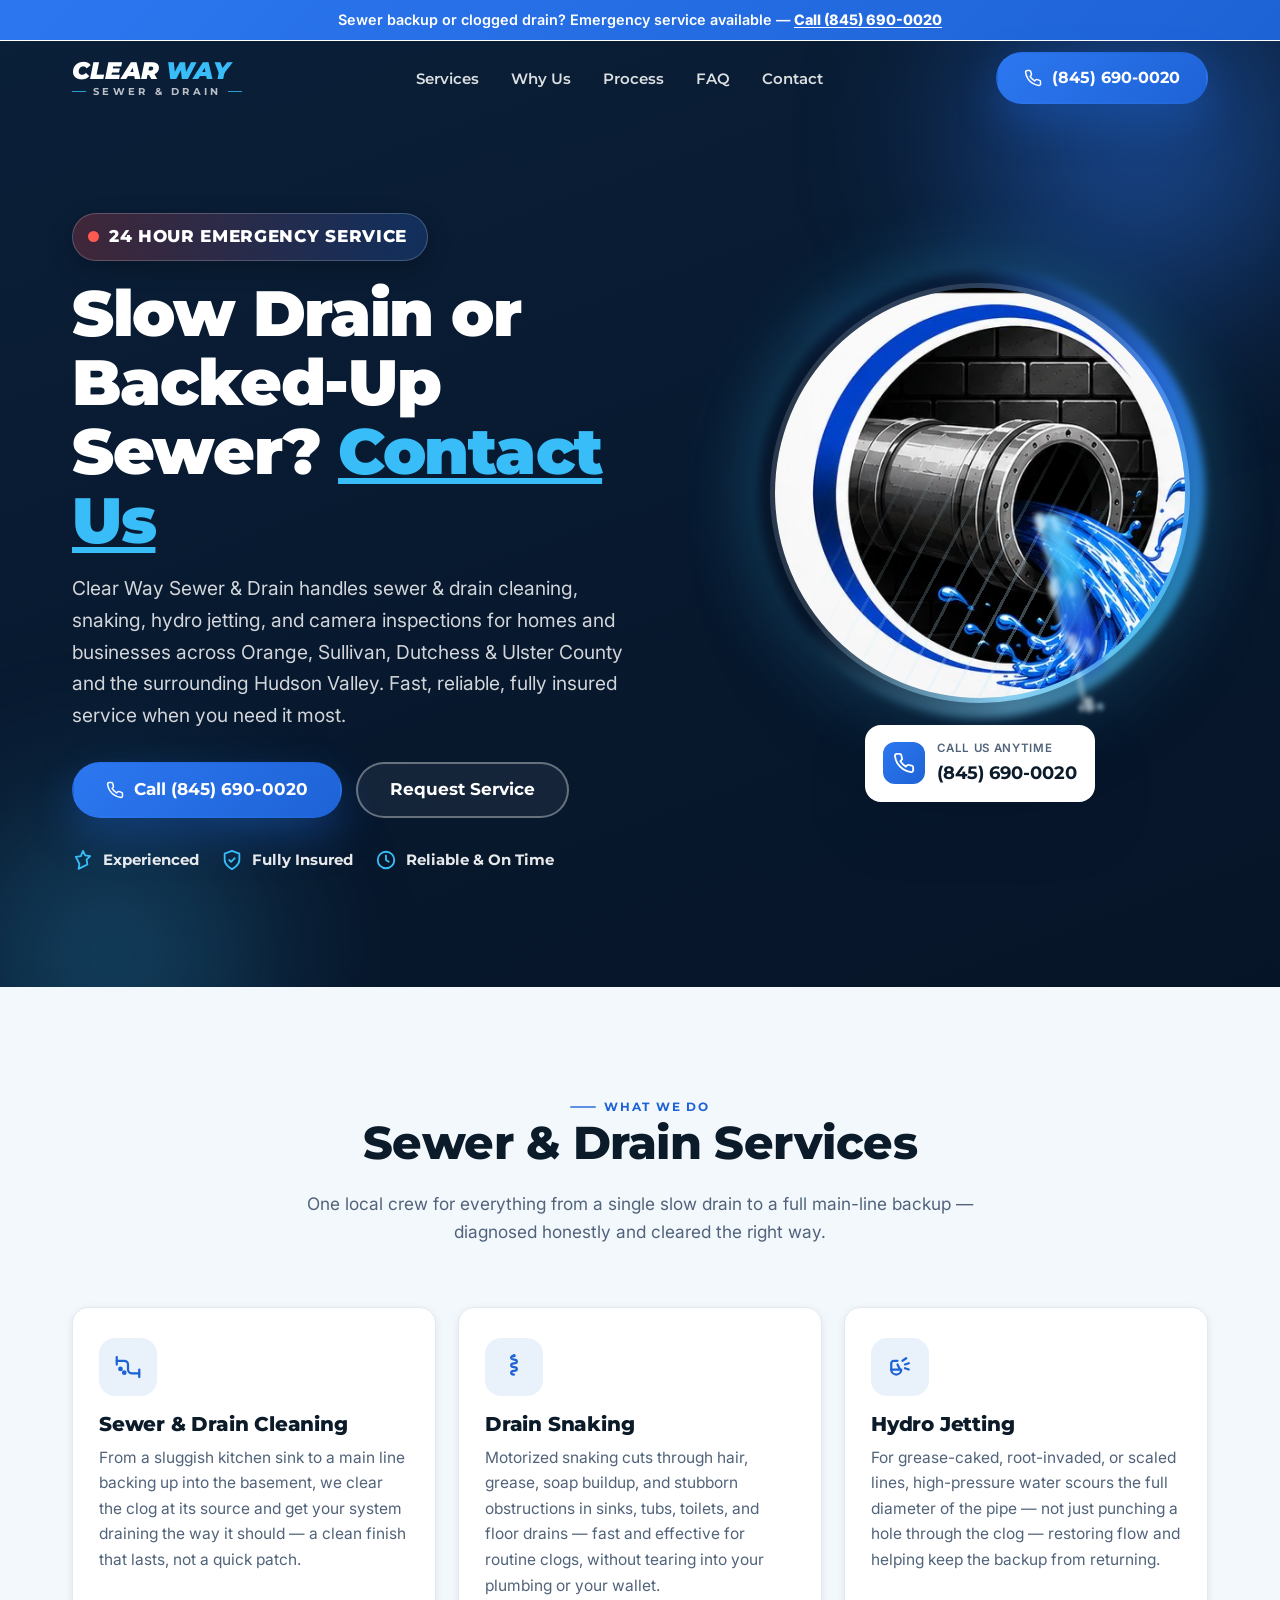
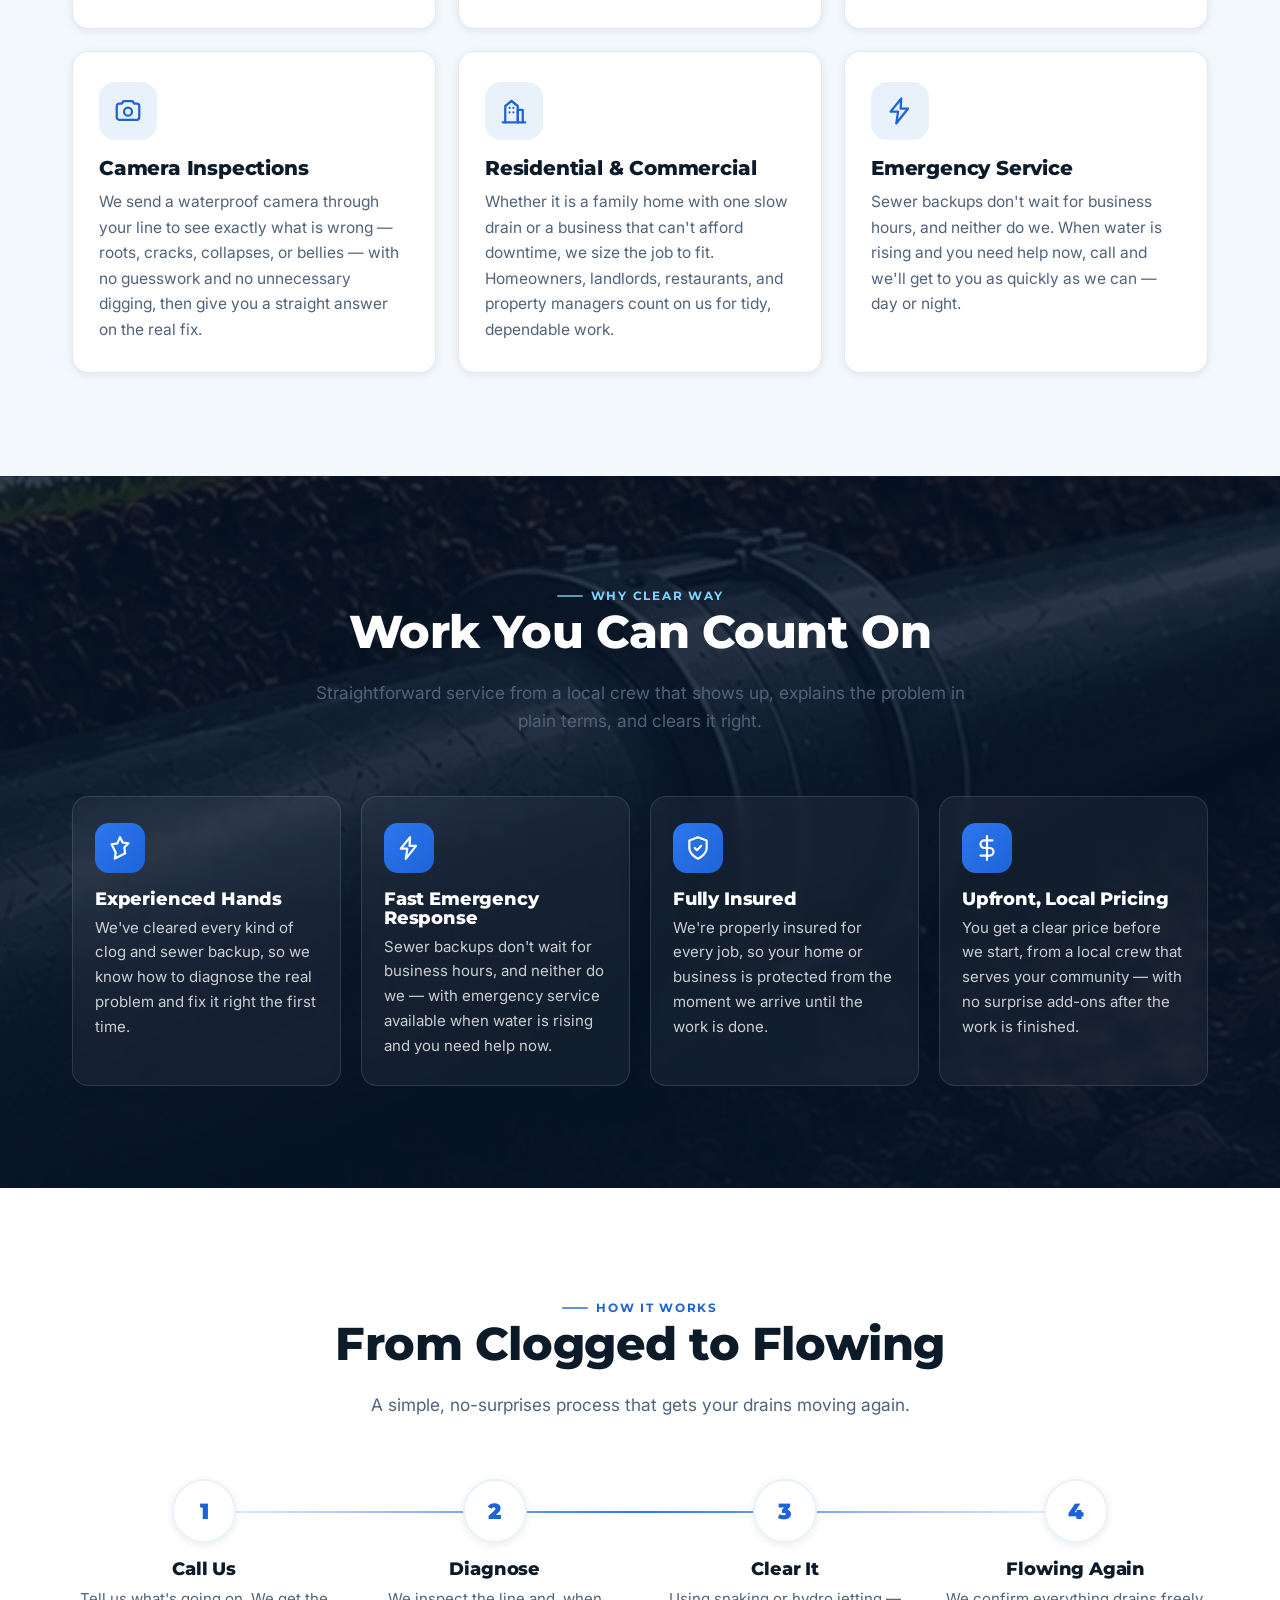
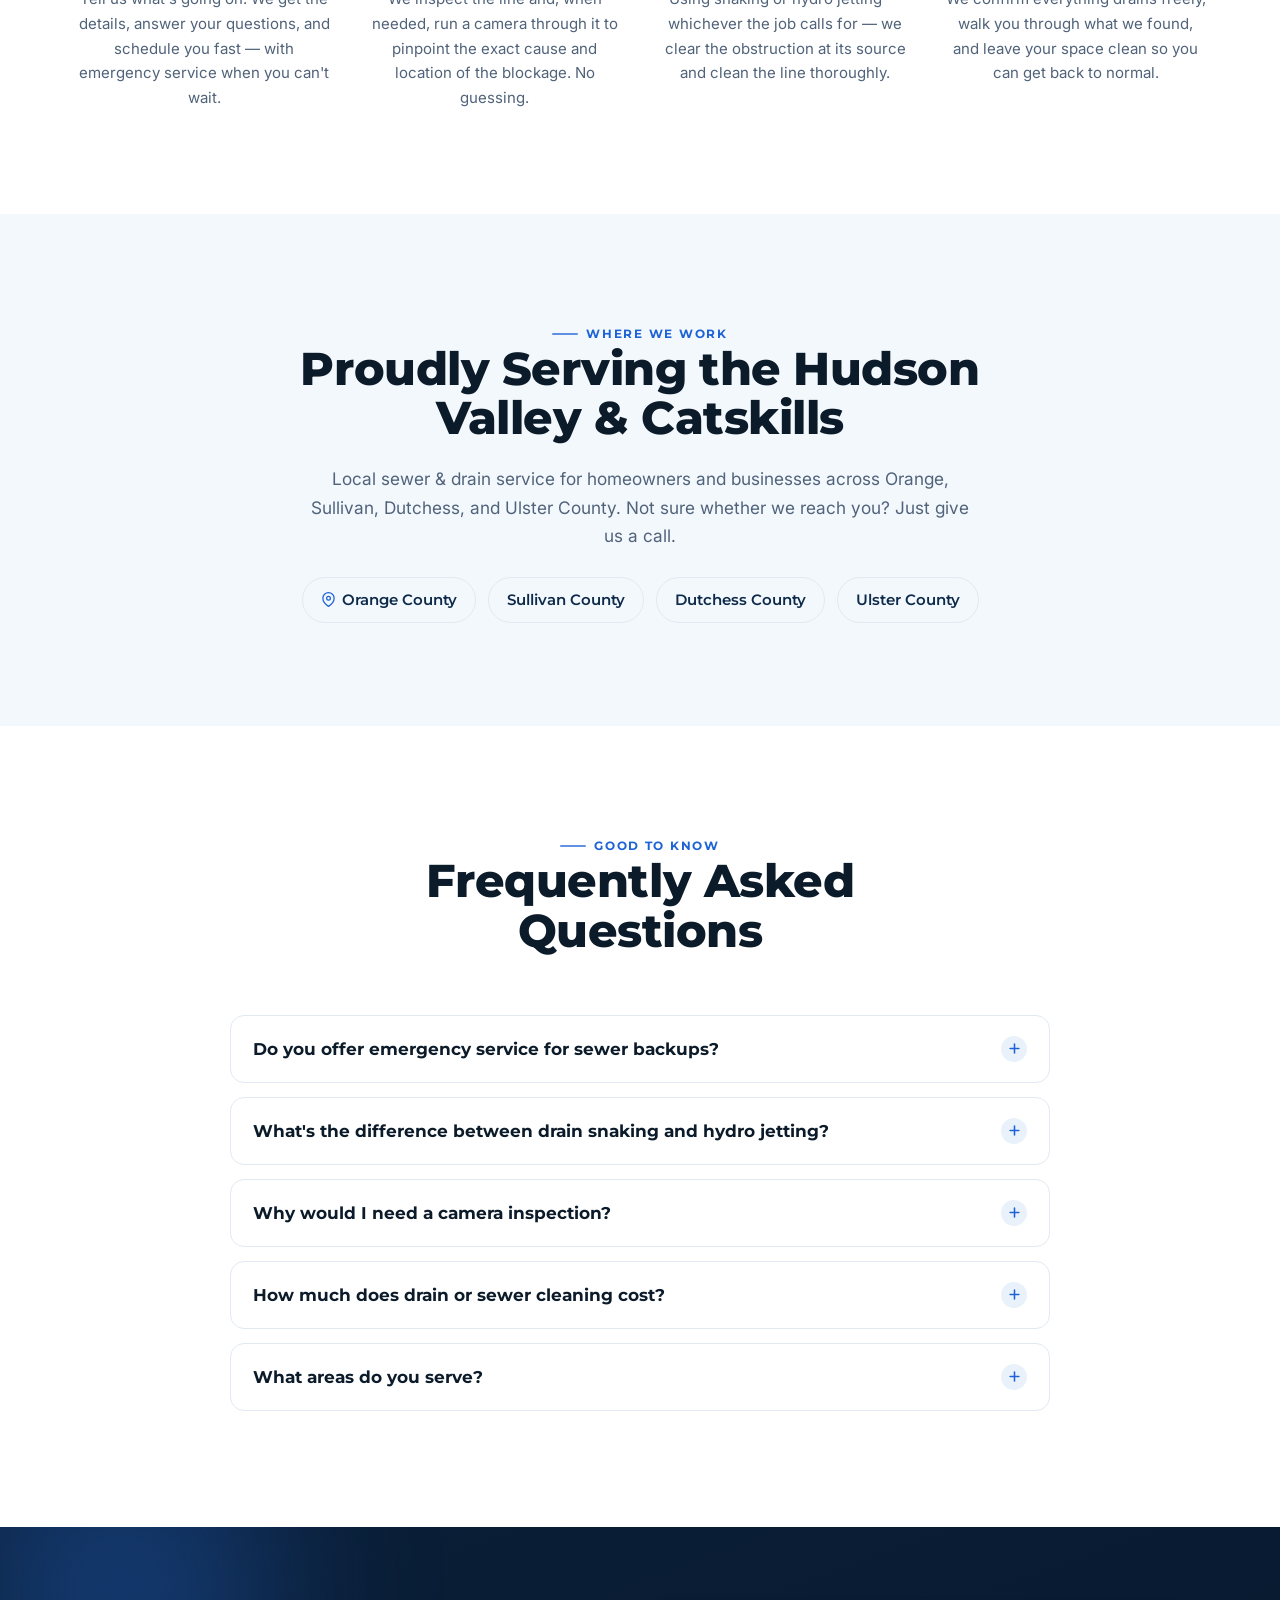
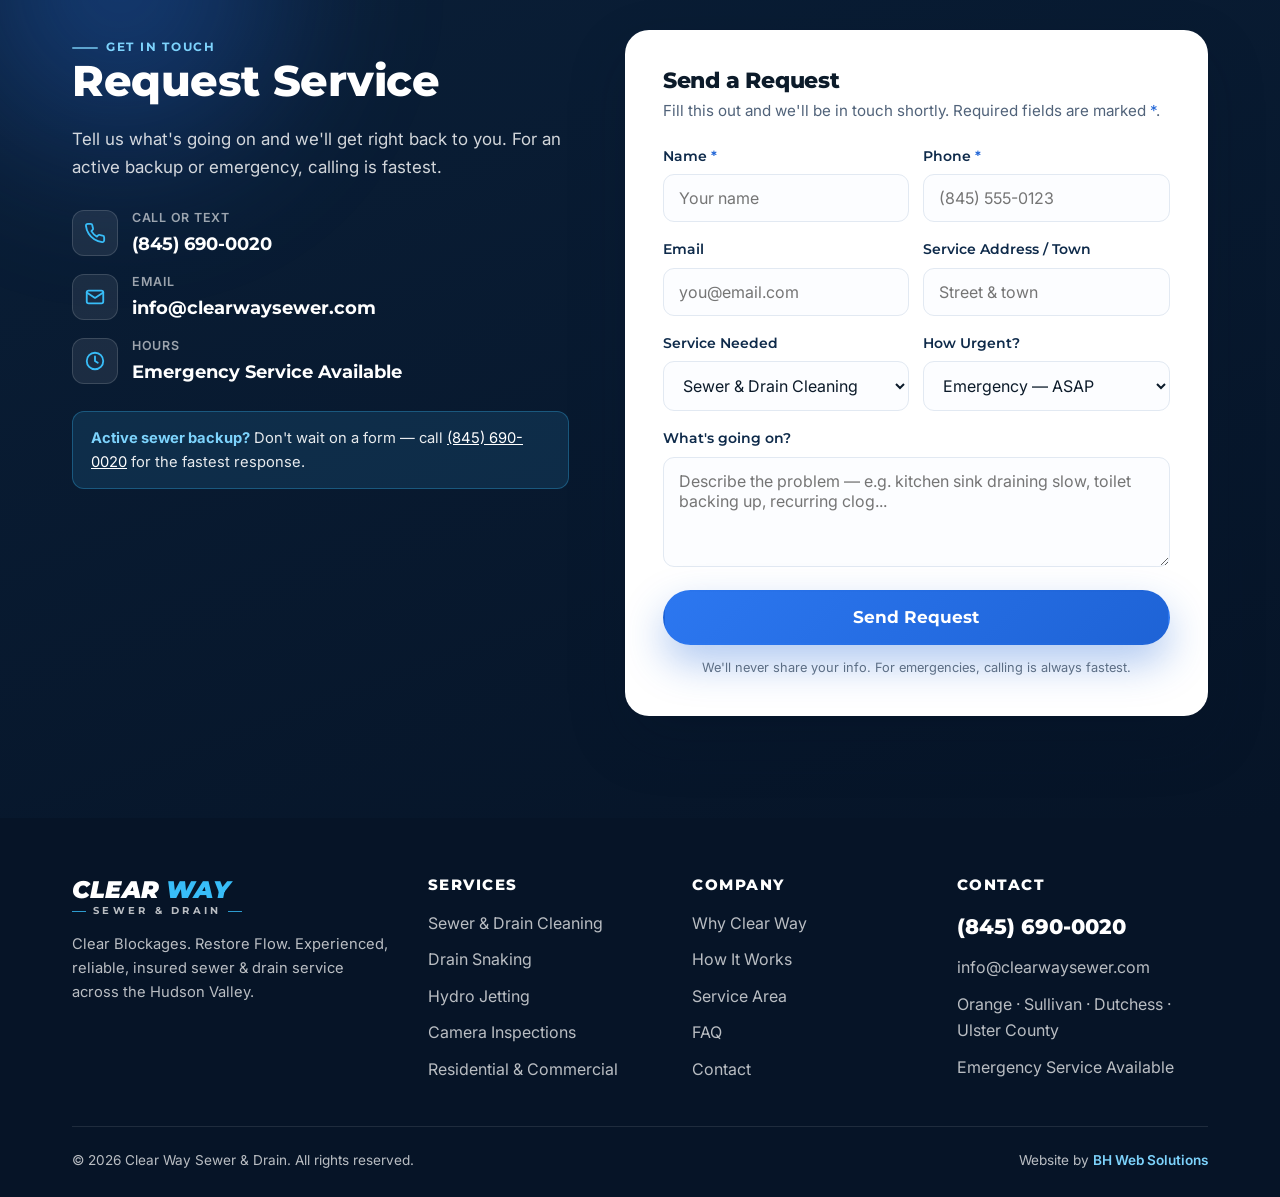
==== commit a740643d: "Hero: replace static water with animated SVG flow (turbulence + streams + droplets + ripples), reduc" ====
--- a/index.html
+++ b/index.html
@@ -116,6 +116,43 @@
               <img class="hero-pipe" src="assets/img/hero-pipe.jpg" width="452" height="452" alt="Sewer pipe flushed clean with water flowing freely after a Clear Way drain cleaning" />
             </picture>
             <span class="pipe-water" aria-hidden="true"></span>
+            <svg class="pipe-flow" viewBox="0 0 100 100" aria-hidden="true">
+              <defs>
+                <linearGradient id="pfGrad" x1="0" y1="0" x2=".28" y2="1">
+                  <stop offset="0" stop-color="#7dd3fc"/><stop offset=".35" stop-color="#38bdf8"/><stop offset=".7" stop-color="#1d4ed8"/><stop offset="1" stop-color="#1d4ed8" stop-opacity="0"/>
+                </linearGradient>
+                <filter id="pfTurb" x="-30%" y="-15%" width="160%" height="140%" color-interpolation-filters="sRGB">
+                  <feTurbulence type="turbulence" baseFrequency="0.013 0.032" numOctaves="2" seed="4" result="t">
+                    <animate attributeName="baseFrequency" dur="8s" values="0.013 0.032;0.021 0.05;0.013 0.032" repeatCount="indefinite"/>
+                  </feTurbulence>
+                  <feDisplacementMap in="SourceGraphic" in2="t" scale="3.5" xChannelSelector="R" yChannelSelector="G" result="d"/>
+                  <feGaussianBlur in="d" stdDeviation=".5"/>
+                </filter>
+                <clipPath id="pfClip"><path d="M61,54 C63,69 68,84 74,101 L83,101 C79,85 74,70 69,54 Z"/></clipPath>
+              </defs>
+              <g class="pf-water">
+                <path class="pf-stream" d="M63,55 C65,69 70,84 75,100 L81,100 C77,85 72,70 68,55 Z" fill="url(#pfGrad)" opacity=".72"/>
+                <path class="pf-stream" d="M65,55 C67,69 72,84 77,100 L81,100 C78,86 73,71 70,55 Z" fill="url(#pfGrad)" opacity=".5"/>
+                <path class="pf-stream" d="M66,56 C69,70 73,84 78,100 L80,100 C78,87 74,72 71,56 Z" fill="url(#pfGrad)" opacity=".35"/>
+                <path class="pf-edge" d="M63,55 C65,69 70,84 75,100" fill="none" stroke="#fff" stroke-width="1.1" stroke-linecap="round" opacity=".3"/>
+                <g clip-path="url(#pfClip)">
+                  <path class="pf-flow f1" d="M64,55 C66,69 71,84 76,100" fill="none" stroke="#eaf9ff" stroke-width="1.6" stroke-linecap="round"/>
+                  <path class="pf-flow f2" d="M67,56 C70,70 74,84 78,100" fill="none" stroke="#bae6fd" stroke-width="1.2" stroke-linecap="round"/>
+                  <path class="pf-flow f3" d="M63,56 C65,70 70,84 74,100" fill="none" stroke="#dff4ff" stroke-width="1" stroke-linecap="round"/>
+                </g>
+              </g>
+              <g class="pf-drops" fill="#7dd3fc">
+                <circle class="pf-drop d1" cx="73" cy="70" r="1.2"/><circle class="pf-drop d2" cx="69" cy="78" r=".9"/>
+                <circle class="pf-drop d3" cx="80" cy="82" r="1.4"/><circle class="pf-drop d4" cx="67" cy="87" r=".8"/>
+                <circle class="pf-drop d5" cx="82" cy="90" r="1"/><circle class="pf-drop d6" cx="72" cy="94" r="1.3"/>
+                <circle class="pf-drop d7" cx="76" cy="66" r=".8"/><circle class="pf-drop d8" cx="79" cy="75" r="1.1"/>
+              </g>
+              <g class="pf-ripples" fill="none" stroke="#7dd3fc" stroke-width=".7">
+                <ellipse class="pf-ripple rp1" cx="76" cy="99" rx="4" ry="1.3"/>
+                <ellipse class="pf-ripple rp2" cx="76" cy="99" rx="4" ry="1.3"/>
+                <ellipse class="pf-ripple rp3" cx="76" cy="99" rx="4" ry="1.3"/>
+              </g>
+            </svg>
           </div>
           <div class="hero-badge">
             <span class="ic"><svg aria-hidden="true" focusable="false" viewBox="0 0 24 24" fill="none" stroke="currentColor" stroke-width="2" stroke-linecap="round" stroke-linejoin="round"><path d="M22 16.92v3a2 2 0 0 1-2.18 2 19.79 19.79 0 0 1-8.63-3.07 19.5 19.5 0 0 1-6-6 19.79 19.79 0 0 1-3.07-8.67A2 2 0 0 1 4.11 2h3a2 2 0 0 1 2 1.72c.13.96.36 1.9.7 2.81a2 2 0 0 1-.45 2.11L8.09 9.91a16 16 0 0 0 6 6l1.27-1.27a2 2 0 0 1 2.11-.45c.91.34 1.85.57 2.81.7A2 2 0 0 1 22 16.92z"/></svg></span>
--- a/assets/css/styles.css
+++ b/assets/css/styles.css
@@ -277,6 +277,34 @@
 @keyframes floaty { 0%,100%{ transform: translateY(0);} 50%{ transform: translateY(-14px);} }
 @keyframes spin { to { transform: rotate(360deg); } }
 @keyframes waterflow { to { transform: translateY(24px); } }
+
+/* ---------- animated pipe water overlay ---------- */
+.pipe-flow { position: absolute; inset: 0; width: 100%; height: 100%; z-index: 3; pointer-events: none; overflow: visible; }
+.pf-flow { opacity: 0; }
+.pf-drop, .pf-ripple { transform-box: fill-box; transform-origin: center; opacity: 0; }
+@media (prefers-reduced-motion: no-preference) {
+  .pf-water { filter: url(#pfTurb); }
+  .pf-flow { opacity: .6; stroke-dasharray: 3 12; animation: pfFlow linear infinite; }
+  .pf-flow.f1 { animation-duration: 1.8s; }
+  .pf-flow.f2 { animation-duration: 2.9s; }
+  .pf-flow.f3 { animation-duration: 2.3s; }
+  .pf-drop { animation: pfDrop ease-in infinite; }
+  .pf-drop.d1 { animation-duration: 2s;   animation-delay: 0s;   }
+  .pf-drop.d2 { animation-duration: 2.6s; animation-delay: .4s;  }
+  .pf-drop.d3 { animation-duration: 2.2s; animation-delay: .9s;  }
+  .pf-drop.d4 { animation-duration: 2.8s; animation-delay: 1.3s; }
+  .pf-drop.d5 { animation-duration: 2.1s; animation-delay: .6s;  }
+  .pf-drop.d6 { animation-duration: 2.5s; animation-delay: 1.6s; }
+  .pf-drop.d7 { animation-duration: 3s;   animation-delay: 1.1s; }
+  .pf-drop.d8 { animation-duration: 2.3s; animation-delay: .2s;  }
+  .pf-ripple { animation: pfRipple ease-out infinite; }
+  .pf-ripple.rp1 { animation-duration: 2.4s; animation-delay: 0s;   }
+  .pf-ripple.rp2 { animation-duration: 2.4s; animation-delay: .8s;  }
+  .pf-ripple.rp3 { animation-duration: 2.4s; animation-delay: 1.6s; }
+}
+@keyframes pfFlow   { to { stroke-dashoffset: -30; } }
+@keyframes pfDrop   { 0% { opacity: 0; transform: translate(0,0); } 12% { opacity: .85; } 100% { opacity: 0; transform: translate(3px,15px); } }
+@keyframes pfRipple { 0% { opacity: .55; transform: scale(.35); } 100% { opacity: 0; transform: scale(1.5); } }
 
 /* ---------- 24-hour emergency badge ---------- */
 .em-badge {
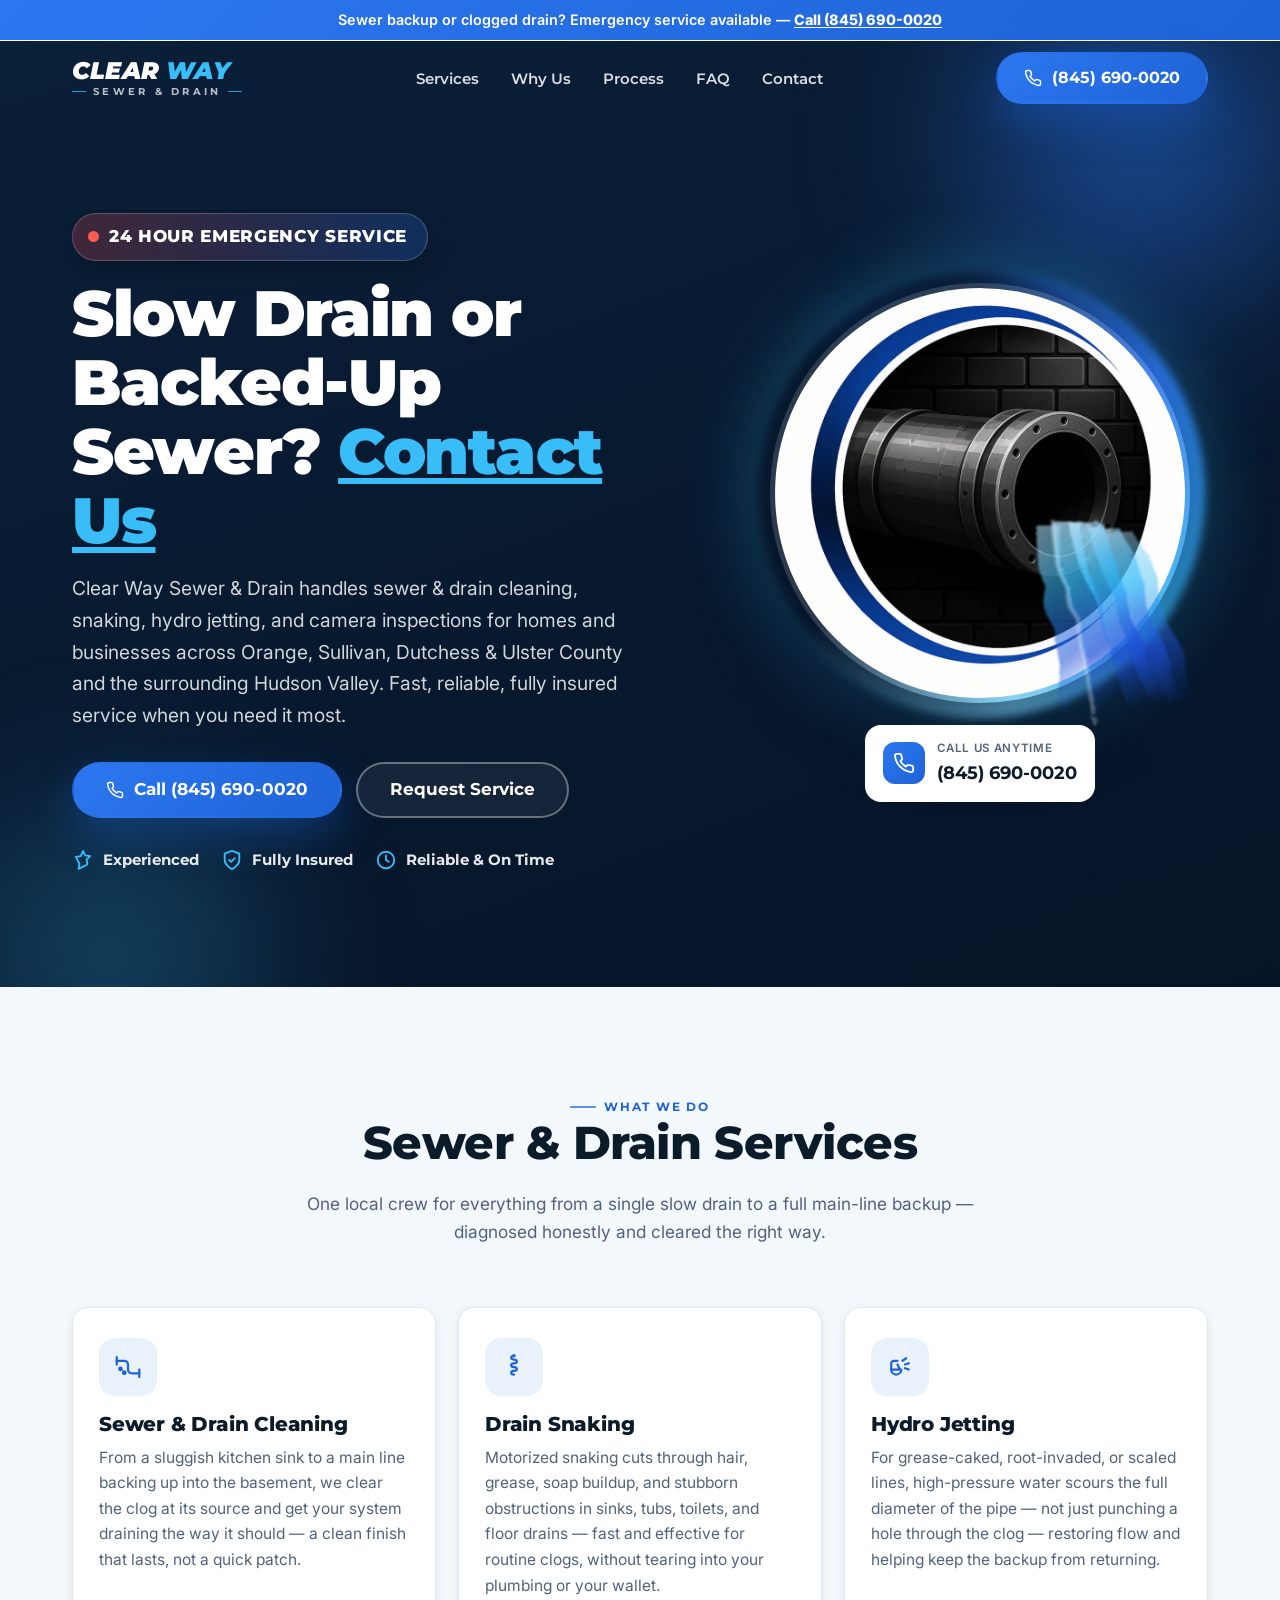
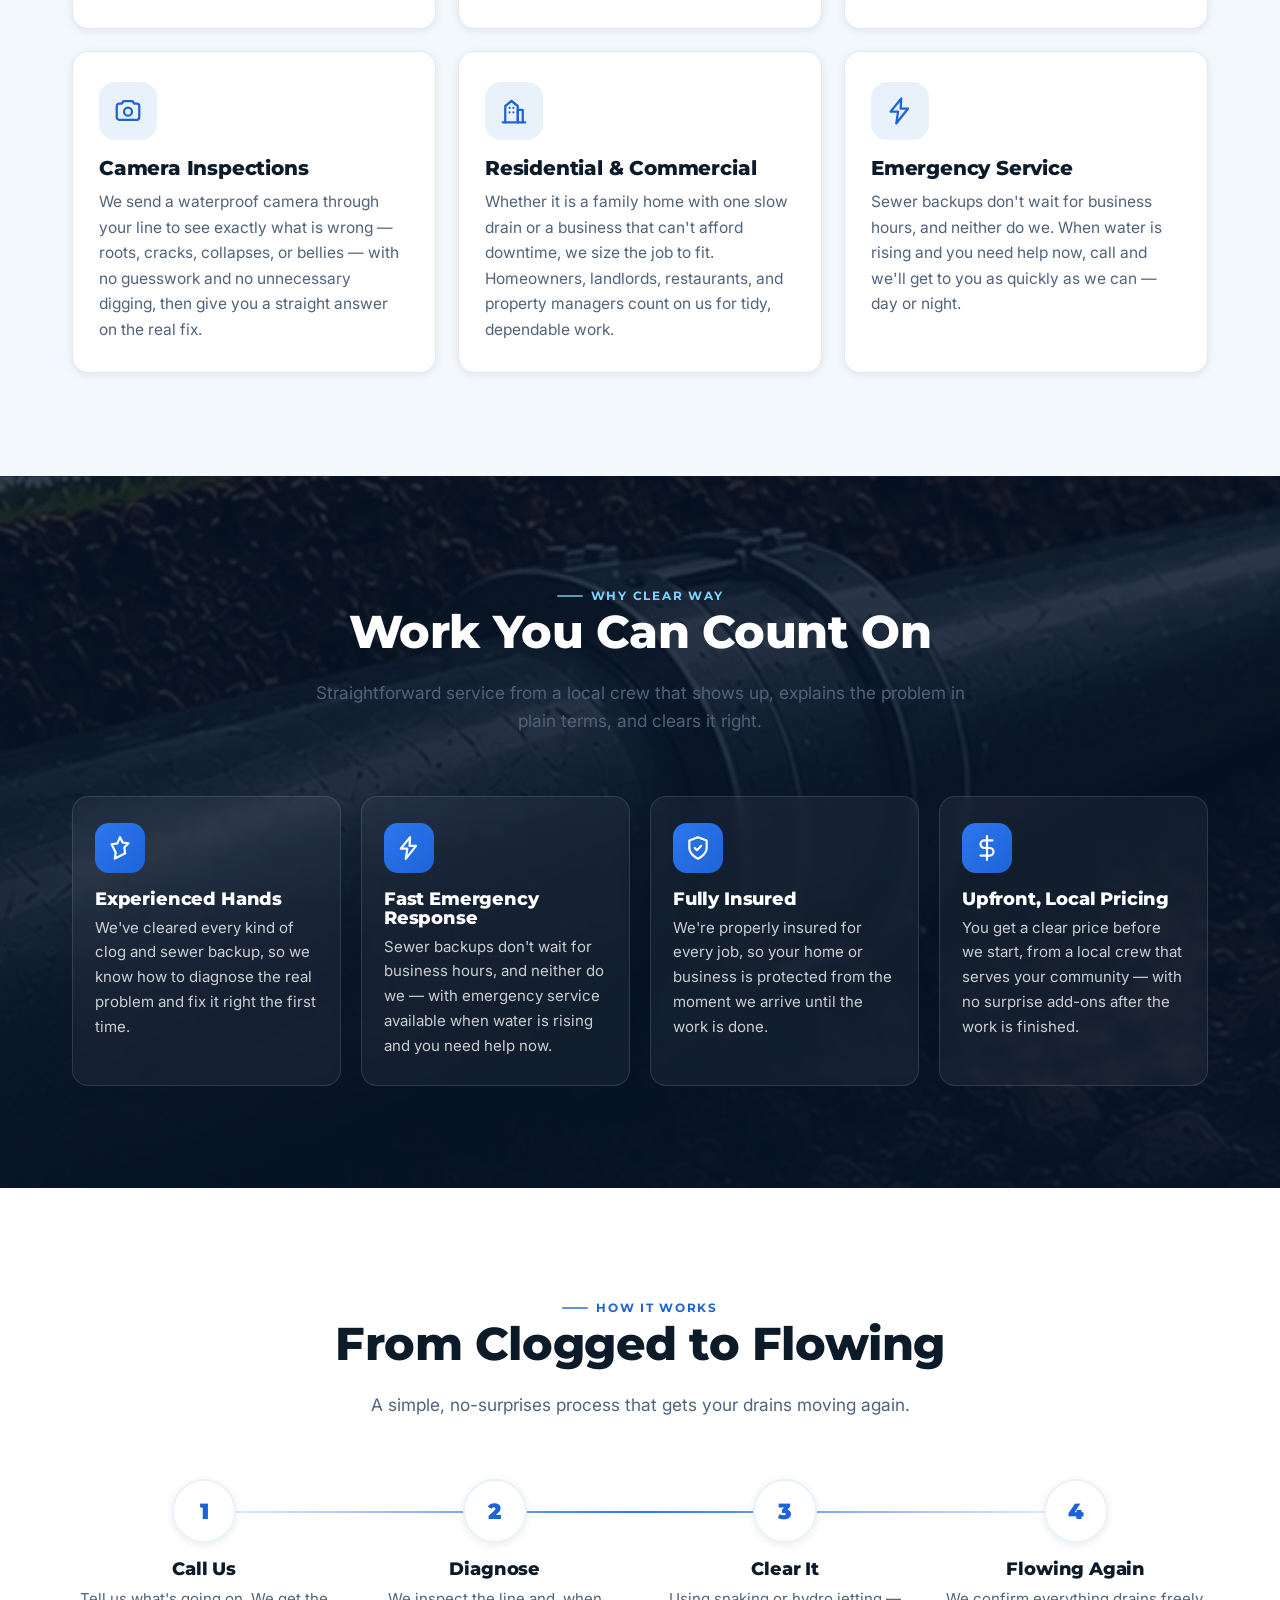
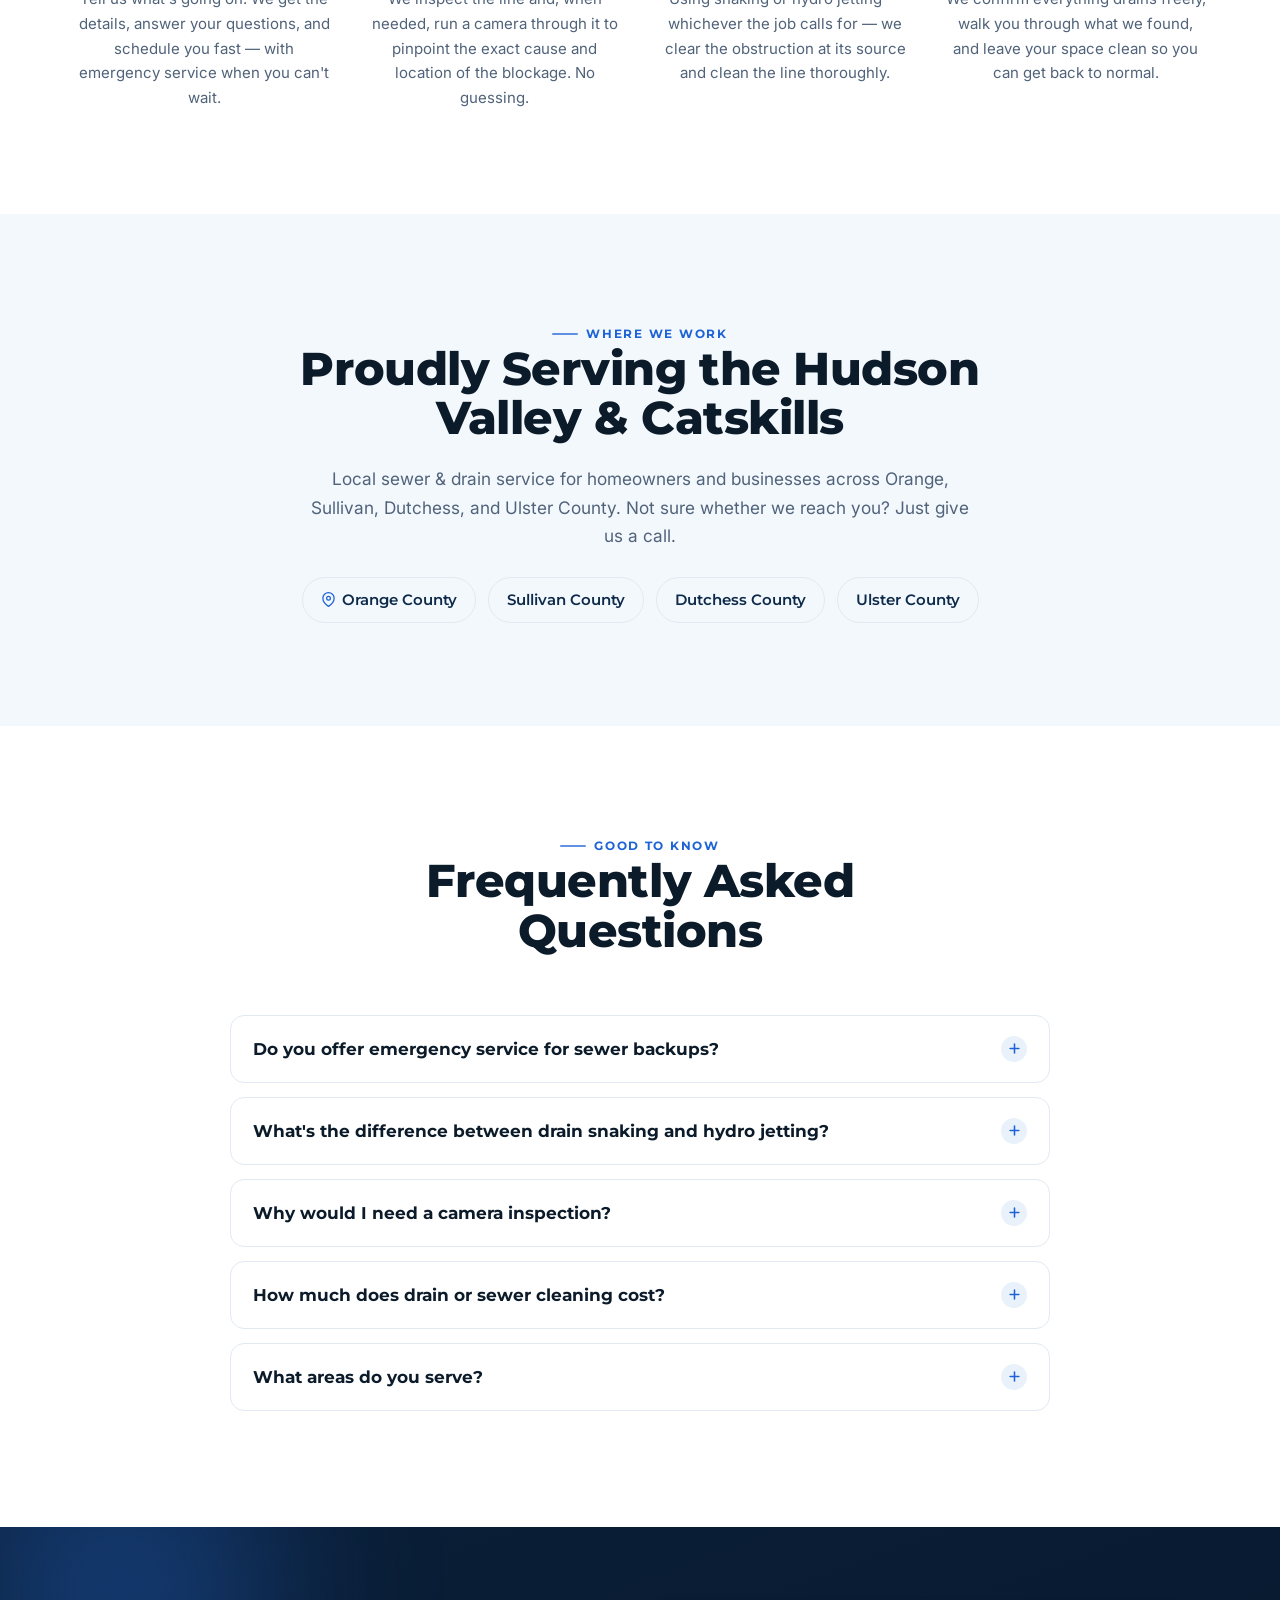
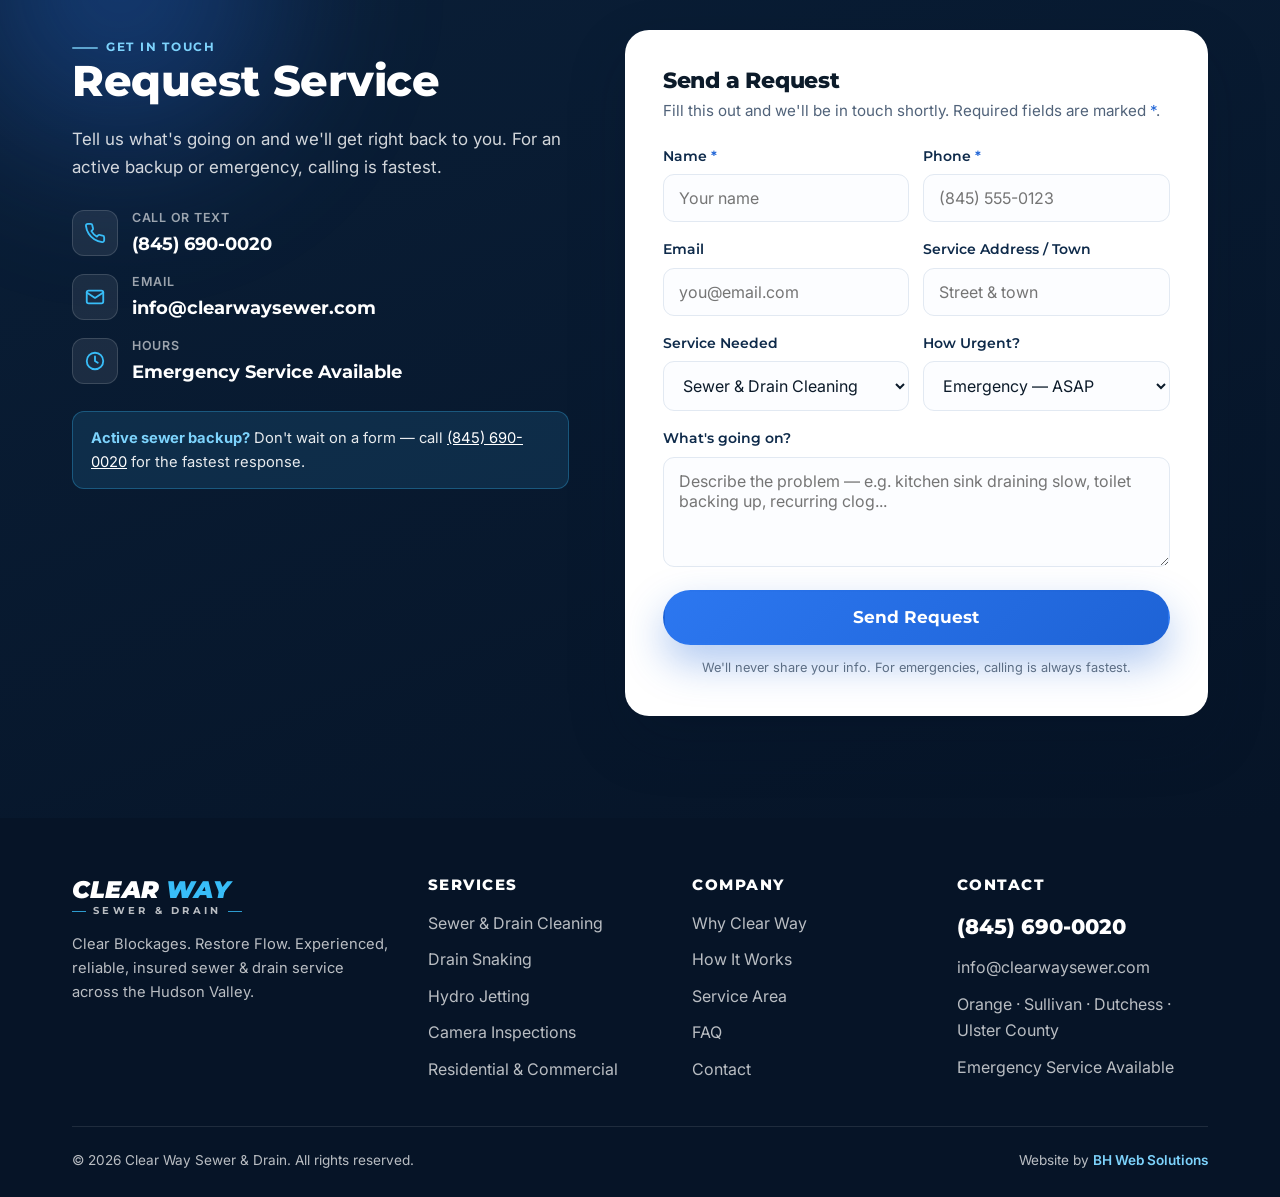
==== commit 31f81c01: "Hero water v2: strip painted water from source image (dry pipe), rebuild full-scale animated SVG gus" ====
--- a/index.html
+++ b/index.html
@@ -115,42 +115,46 @@
               <source srcset="assets/img/hero-pipe.webp" type="image/webp" />
               <img class="hero-pipe" src="assets/img/hero-pipe.jpg" width="452" height="452" alt="Sewer pipe flushed clean with water flowing freely after a Clear Way drain cleaning" />
             </picture>
-            <span class="pipe-water" aria-hidden="true"></span>
             <svg class="pipe-flow" viewBox="0 0 100 100" aria-hidden="true">
               <defs>
-                <linearGradient id="pfGrad" x1="0" y1="0" x2=".28" y2="1">
-                  <stop offset="0" stop-color="#7dd3fc"/><stop offset=".35" stop-color="#38bdf8"/><stop offset=".7" stop-color="#1d4ed8"/><stop offset="1" stop-color="#1d4ed8" stop-opacity="0"/>
+                <linearGradient id="pfGrad" x1=".15" y1="0" x2=".4" y2="1">
+                  <stop offset="0" stop-color="#bae6fd"/><stop offset=".28" stop-color="#38bdf8"/><stop offset=".68" stop-color="#1d4ed8"/><stop offset="1" stop-color="#1d4ed8" stop-opacity="0"/>
                 </linearGradient>
-                <filter id="pfTurb" x="-30%" y="-15%" width="160%" height="140%" color-interpolation-filters="sRGB">
-                  <feTurbulence type="turbulence" baseFrequency="0.013 0.032" numOctaves="2" seed="4" result="t">
-                    <animate attributeName="baseFrequency" dur="8s" values="0.013 0.032;0.021 0.05;0.013 0.032" repeatCount="indefinite"/>
+                <filter id="pfTurb" x="-25%" y="-10%" width="150%" height="145%" color-interpolation-filters="sRGB">
+                  <feTurbulence type="turbulence" baseFrequency="0.012 0.028" numOctaves="2" seed="5" result="t">
+                    <animate attributeName="baseFrequency" dur="7s" values="0.012 0.028;0.02 0.046;0.012 0.028" repeatCount="indefinite"/>
                   </feTurbulence>
-                  <feDisplacementMap in="SourceGraphic" in2="t" scale="3.5" xChannelSelector="R" yChannelSelector="G" result="d"/>
-                  <feGaussianBlur in="d" stdDeviation=".5"/>
+                  <feDisplacementMap in="SourceGraphic" in2="t" scale="5.5" xChannelSelector="R" yChannelSelector="G" result="d"/>
+                  <feGaussianBlur in="d" stdDeviation=".25"/>
                 </filter>
-                <clipPath id="pfClip"><path d="M61,54 C63,69 68,84 74,101 L83,101 C79,85 74,70 69,54 Z"/></clipPath>
               </defs>
               <g class="pf-water">
-                <path class="pf-stream" d="M63,55 C65,69 70,84 75,100 L81,100 C77,85 72,70 68,55 Z" fill="url(#pfGrad)" opacity=".72"/>
-                <path class="pf-stream" d="M65,55 C67,69 72,84 77,100 L81,100 C78,86 73,71 70,55 Z" fill="url(#pfGrad)" opacity=".5"/>
-                <path class="pf-stream" d="M66,56 C69,70 73,84 78,100 L80,100 C78,87 74,72 71,56 Z" fill="url(#pfGrad)" opacity=".35"/>
-                <path class="pf-edge" d="M63,55 C65,69 70,84 75,100" fill="none" stroke="#fff" stroke-width="1.1" stroke-linecap="round" opacity=".3"/>
-                <g clip-path="url(#pfClip)">
-                  <path class="pf-flow f1" d="M64,55 C66,69 71,84 76,100" fill="none" stroke="#eaf9ff" stroke-width="1.6" stroke-linecap="round"/>
-                  <path class="pf-flow f2" d="M67,56 C70,70 74,84 78,100" fill="none" stroke="#bae6fd" stroke-width="1.2" stroke-linecap="round"/>
-                  <path class="pf-flow f3" d="M63,56 C65,70 70,84 74,100" fill="none" stroke="#dff4ff" stroke-width="1" stroke-linecap="round"/>
-                </g>
+                <path class="pf-stream s1" d="M63,58 C64,72 66,87 69,102 L76,102 C72,87 69,72 69,58 Z" fill="url(#pfGrad)" opacity=".55"/>
+                <path class="pf-stream s5" d="M80,59 C83,72 88,85 94,102 L101,102 C97,87 92,72 87,59 Z" fill="url(#pfGrad)" opacity=".45"/>
+                <path class="pf-stream s4" d="M76,58 C79,72 84,85 90,102 L98,102 C93,87 88,72 84,58 Z" fill="url(#pfGrad)" opacity=".6"/>
+                <path class="pf-stream s2" d="M67,57 C69,71 72,86 76,102 L84,102 C79,87 75,72 74,57 Z" fill="url(#pfGrad)" opacity=".72"/>
+                <path class="pf-stream s3" d="M71,57 C74,71 79,85 84,102 L94,102 C88,86 82,71 80,57 Z" fill="url(#pfGrad)" opacity=".8"/>
+                <path class="pf-edge" d="M67,57 C69,71 72,86 76,102" fill="none" stroke="#eaf9ff" stroke-width="1" stroke-linecap="round" opacity=".3"/>
+                <ellipse class="pf-str str1" cx="71" cy="60" rx=".9" ry="3" fill="#eaf9ff"/>
+                <ellipse class="pf-str str2" cx="76" cy="59" rx="1.1" ry="3.5" fill="#dff4ff"/>
+                <ellipse class="pf-str str3" cx="79" cy="61" rx=".8" ry="3" fill="#bae6fd"/>
               </g>
-              <g class="pf-drops" fill="#7dd3fc">
-                <circle class="pf-drop d1" cx="73" cy="70" r="1.2"/><circle class="pf-drop d2" cx="69" cy="78" r=".9"/>
-                <circle class="pf-drop d3" cx="80" cy="82" r="1.4"/><circle class="pf-drop d4" cx="67" cy="87" r=".8"/>
-                <circle class="pf-drop d5" cx="82" cy="90" r="1"/><circle class="pf-drop d6" cx="72" cy="94" r="1.3"/>
-                <circle class="pf-drop d7" cx="76" cy="66" r=".8"/><circle class="pf-drop d8" cx="79" cy="75" r="1.1"/>
+              <g class="pf-spray" fill="#7dd3fc">
+                <circle class="pf-d" style="--dx:5px;--dy:18px;animation-delay:0s;animation-duration:1.6s" cx="73" cy="58" r="1"/>
+                <circle class="pf-d" style="--dx:-4px;--dy:15px;animation-delay:.35s;animation-duration:1.9s" cx="71" cy="59" r=".8"/>
+                <circle class="pf-d" style="--dx:10px;--dy:13px;animation-delay:.6s;animation-duration:1.7s" cx="77" cy="57" r="1.2"/>
+                <circle class="pf-d" style="--dx:3px;--dy:23px;animation-delay:.2s;animation-duration:2.2s" cx="74" cy="60" r="1"/>
+                <circle class="pf-d" style="--dx:13px;--dy:11px;animation-delay:.9s;animation-duration:1.8s" cx="79" cy="58" r=".9"/>
+                <circle class="pf-d" style="--dx:-1px;--dy:25px;animation-delay:1.1s;animation-duration:2s" cx="72" cy="60" r="1.3"/>
+                <circle class="pf-d" style="--dx:8px;--dy:9px;animation-delay:.45s;animation-duration:1.5s" cx="75" cy="57" r=".7"/>
+                <circle class="pf-d" style="--dx:11px;--dy:21px;animation-delay:.75s;animation-duration:2.3s" cx="78" cy="61" r="1.1"/>
+                <circle class="pf-d" style="--dx:-6px;--dy:14px;animation-delay:1.3s;animation-duration:1.9s" cx="70" cy="58" r=".9"/>
+                <circle class="pf-d" style="--dx:6px;--dy:28px;animation-delay:.55s;animation-duration:2.5s" cx="74" cy="59" r="1"/>
               </g>
               <g class="pf-ripples" fill="none" stroke="#7dd3fc" stroke-width=".7">
-                <ellipse class="pf-ripple rp1" cx="76" cy="99" rx="4" ry="1.3"/>
-                <ellipse class="pf-ripple rp2" cx="76" cy="99" rx="4" ry="1.3"/>
-                <ellipse class="pf-ripple rp3" cx="76" cy="99" rx="4" ry="1.3"/>
+                <ellipse class="pf-ripple rp1" cx="83" cy="99" rx="4.5" ry="1.4"/>
+                <ellipse class="pf-ripple rp2" cx="83" cy="99" rx="4.5" ry="1.4"/>
+                <ellipse class="pf-ripple rp3" cx="83" cy="99" rx="4.5" ry="1.4"/>
               </g>
             </svg>
           </div>
--- a/assets/css/styles.css
+++ b/assets/css/styles.css
@@ -279,32 +279,32 @@
 @keyframes waterflow { to { transform: translateY(24px); } }
 
 /* ---------- animated pipe water overlay ---------- */
-.pipe-flow { position: absolute; inset: 0; width: 100%; height: 100%; z-index: 3; pointer-events: none; overflow: visible; }
-.pf-flow { opacity: 0; }
-.pf-drop, .pf-ripple { transform-box: fill-box; transform-origin: center; opacity: 0; }
+.pipe-flow { position: absolute; inset: 0; width: 100%; height: 100%; z-index: 2; pointer-events: none; overflow: visible; }
+.pf-stream, .pf-str, .pf-d, .pf-ripple { transform-box: fill-box; }
+.pf-stream { transform-origin: 50% 0; }
+.pf-str, .pf-d, .pf-ripple { transform-origin: center; opacity: 0; }
 @media (prefers-reduced-motion: no-preference) {
   .pf-water { filter: url(#pfTurb); }
-  .pf-flow { opacity: .6; stroke-dasharray: 3 12; animation: pfFlow linear infinite; }
-  .pf-flow.f1 { animation-duration: 1.8s; }
-  .pf-flow.f2 { animation-duration: 2.9s; }
-  .pf-flow.f3 { animation-duration: 2.3s; }
-  .pf-drop { animation: pfDrop ease-in infinite; }
-  .pf-drop.d1 { animation-duration: 2s;   animation-delay: 0s;   }
-  .pf-drop.d2 { animation-duration: 2.6s; animation-delay: .4s;  }
-  .pf-drop.d3 { animation-duration: 2.2s; animation-delay: .9s;  }
-  .pf-drop.d4 { animation-duration: 2.8s; animation-delay: 1.3s; }
-  .pf-drop.d5 { animation-duration: 2.1s; animation-delay: .6s;  }
-  .pf-drop.d6 { animation-duration: 2.5s; animation-delay: 1.6s; }
-  .pf-drop.d7 { animation-duration: 3s;   animation-delay: 1.1s; }
-  .pf-drop.d8 { animation-duration: 2.3s; animation-delay: .2s;  }
+  .pf-stream { animation: pfSurge ease-in-out infinite; }
+  .pf-stream.s1 { animation-duration: 2.6s; }
+  .pf-stream.s2 { animation-duration: 1.7s; }
+  .pf-stream.s3 { animation-duration: 2.1s; }
+  .pf-stream.s4 { animation-duration: 3.1s; }
+  .pf-stream.s5 { animation-duration: 2.4s; }
+  .pf-str { animation: pfFall ease-in infinite; }
+  .pf-str.str1 { animation-duration: 1.9s; animation-delay: 0s;  }
+  .pf-str.str2 { animation-duration: 2.3s; animation-delay: .5s; }
+  .pf-str.str3 { animation-duration: 2.7s; animation-delay: 1s;  }
+  .pf-d { animation-name: pfSpray; animation-timing-function: ease-out; animation-iteration-count: infinite; }
   .pf-ripple { animation: pfRipple ease-out infinite; }
   .pf-ripple.rp1 { animation-duration: 2.4s; animation-delay: 0s;   }
   .pf-ripple.rp2 { animation-duration: 2.4s; animation-delay: .8s;  }
   .pf-ripple.rp3 { animation-duration: 2.4s; animation-delay: 1.6s; }
 }
-@keyframes pfFlow   { to { stroke-dashoffset: -30; } }
-@keyframes pfDrop   { 0% { opacity: 0; transform: translate(0,0); } 12% { opacity: .85; } 100% { opacity: 0; transform: translate(3px,15px); } }
-@keyframes pfRipple { 0% { opacity: .55; transform: scale(.35); } 100% { opacity: 0; transform: scale(1.5); } }
+@keyframes pfSurge  { 0%, 100% { transform: scaleY(1); } 50% { transform: scaleY(1.05); } }
+@keyframes pfFall   { 0% { opacity: 0; transform: translate(0,0); } 15% { opacity: .55; } 100% { opacity: 0; transform: translate(5px,32px); } }
+@keyframes pfSpray  { 0% { opacity: 0; transform: translate(0,0); } 18% { opacity: .85; } 100% { opacity: 0; transform: translate(var(--dx,4px), var(--dy,18px)); } }
+@keyframes pfRipple { 0% { opacity: .5; transform: scale(.35); } 100% { opacity: 0; transform: scale(1.5); } }
 
 /* ---------- 24-hour emergency badge ---------- */
 .em-badge {
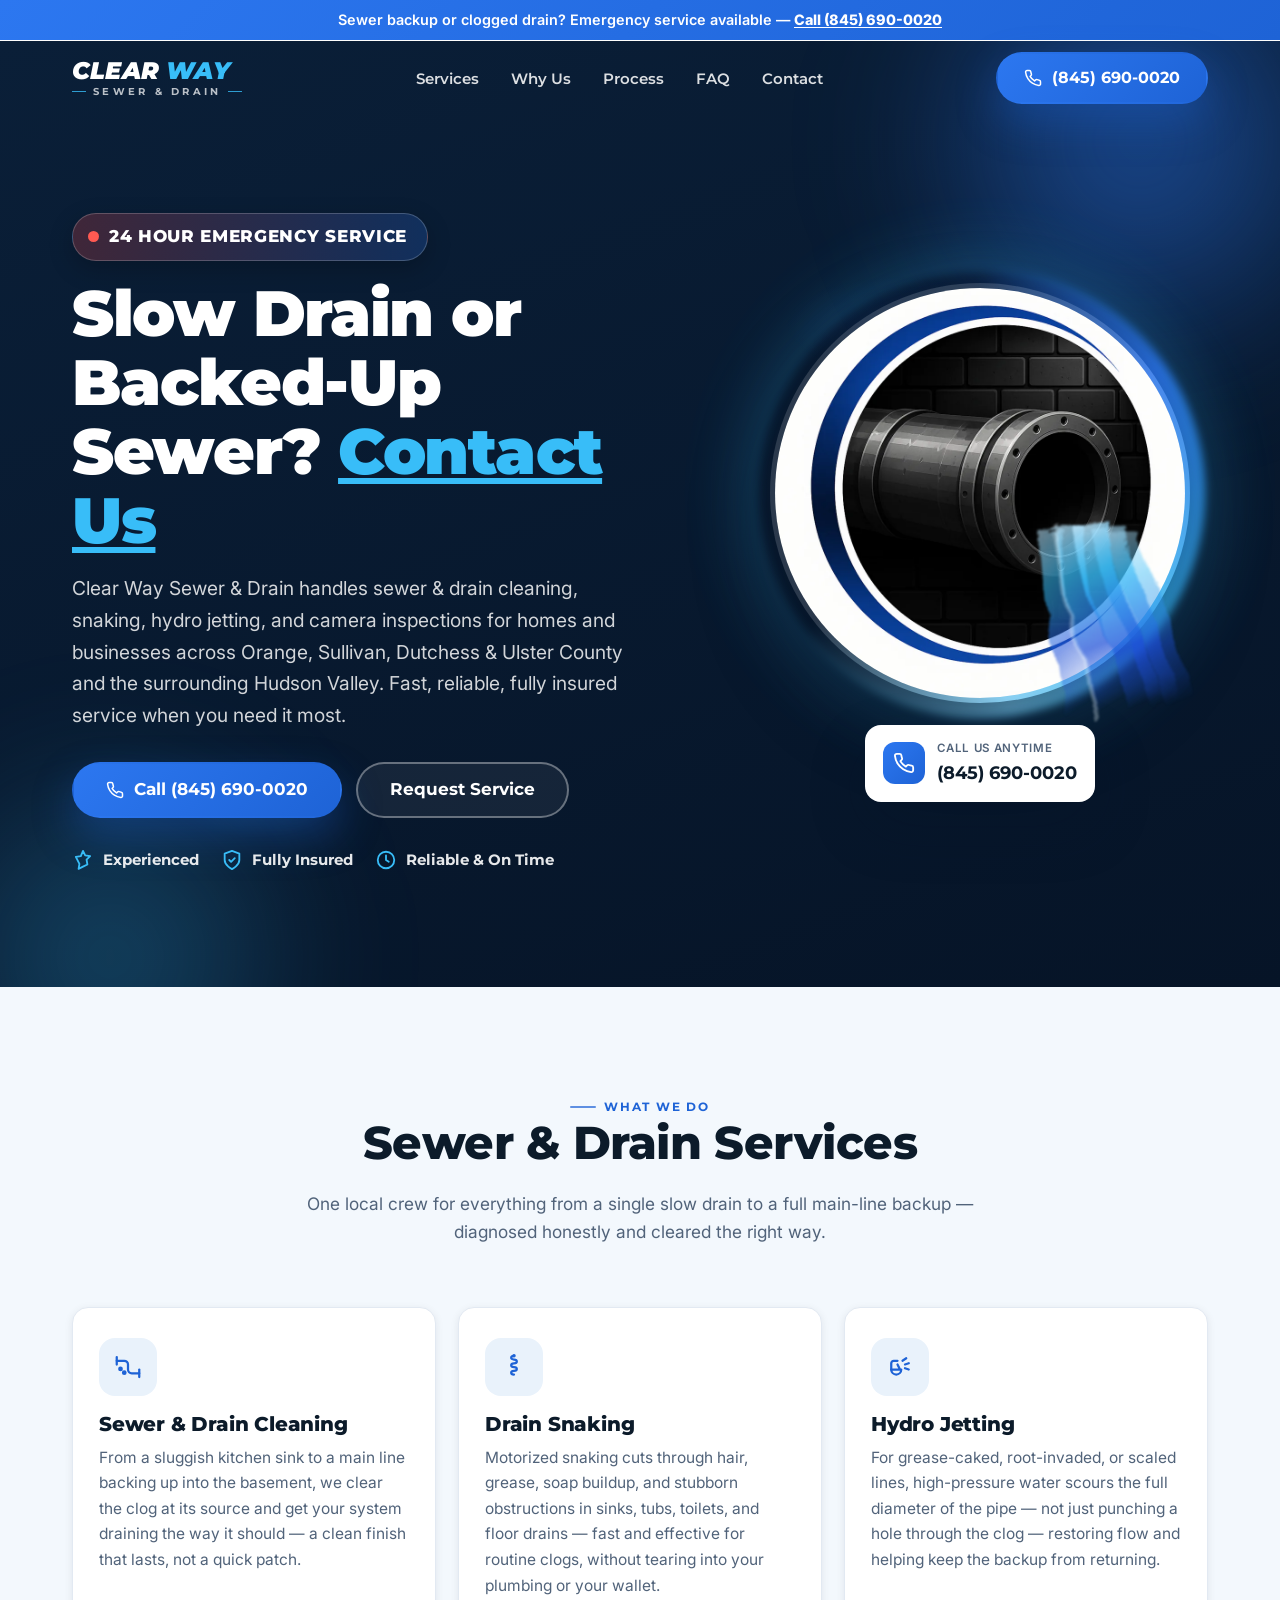
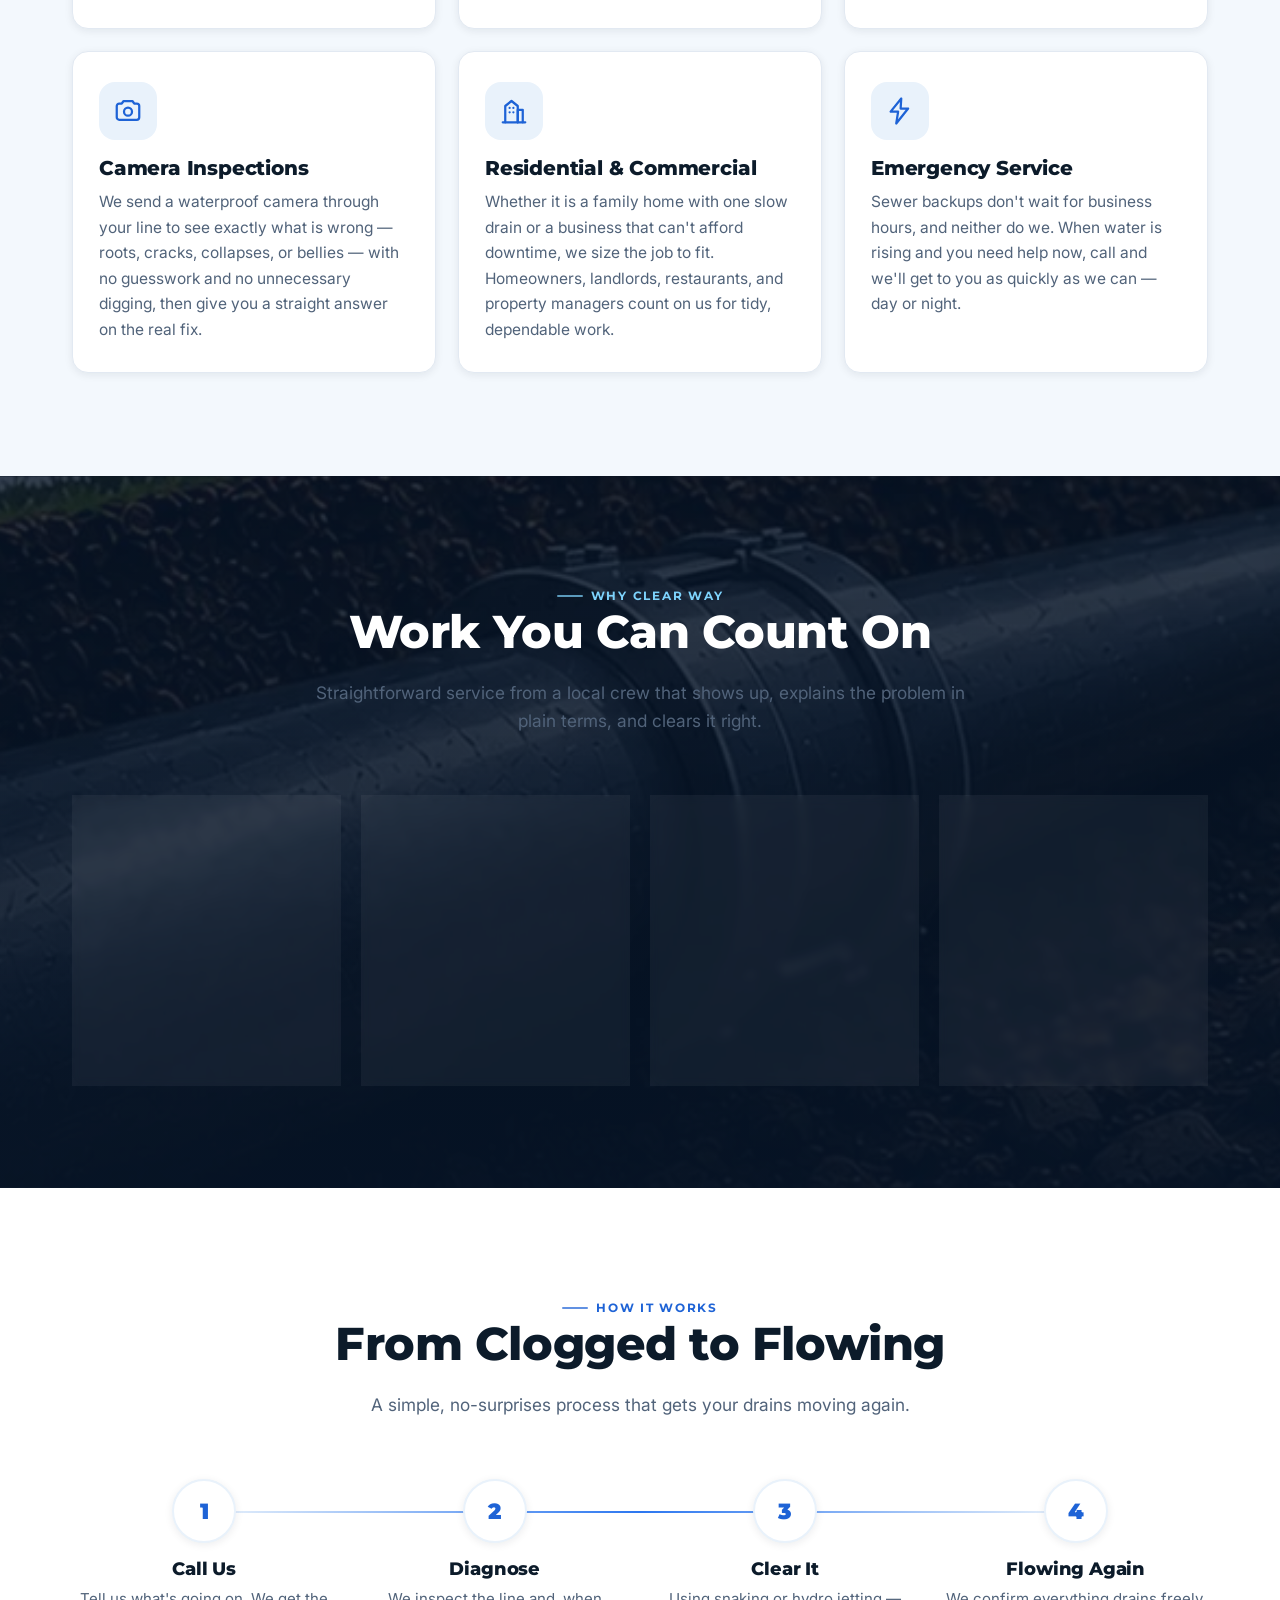
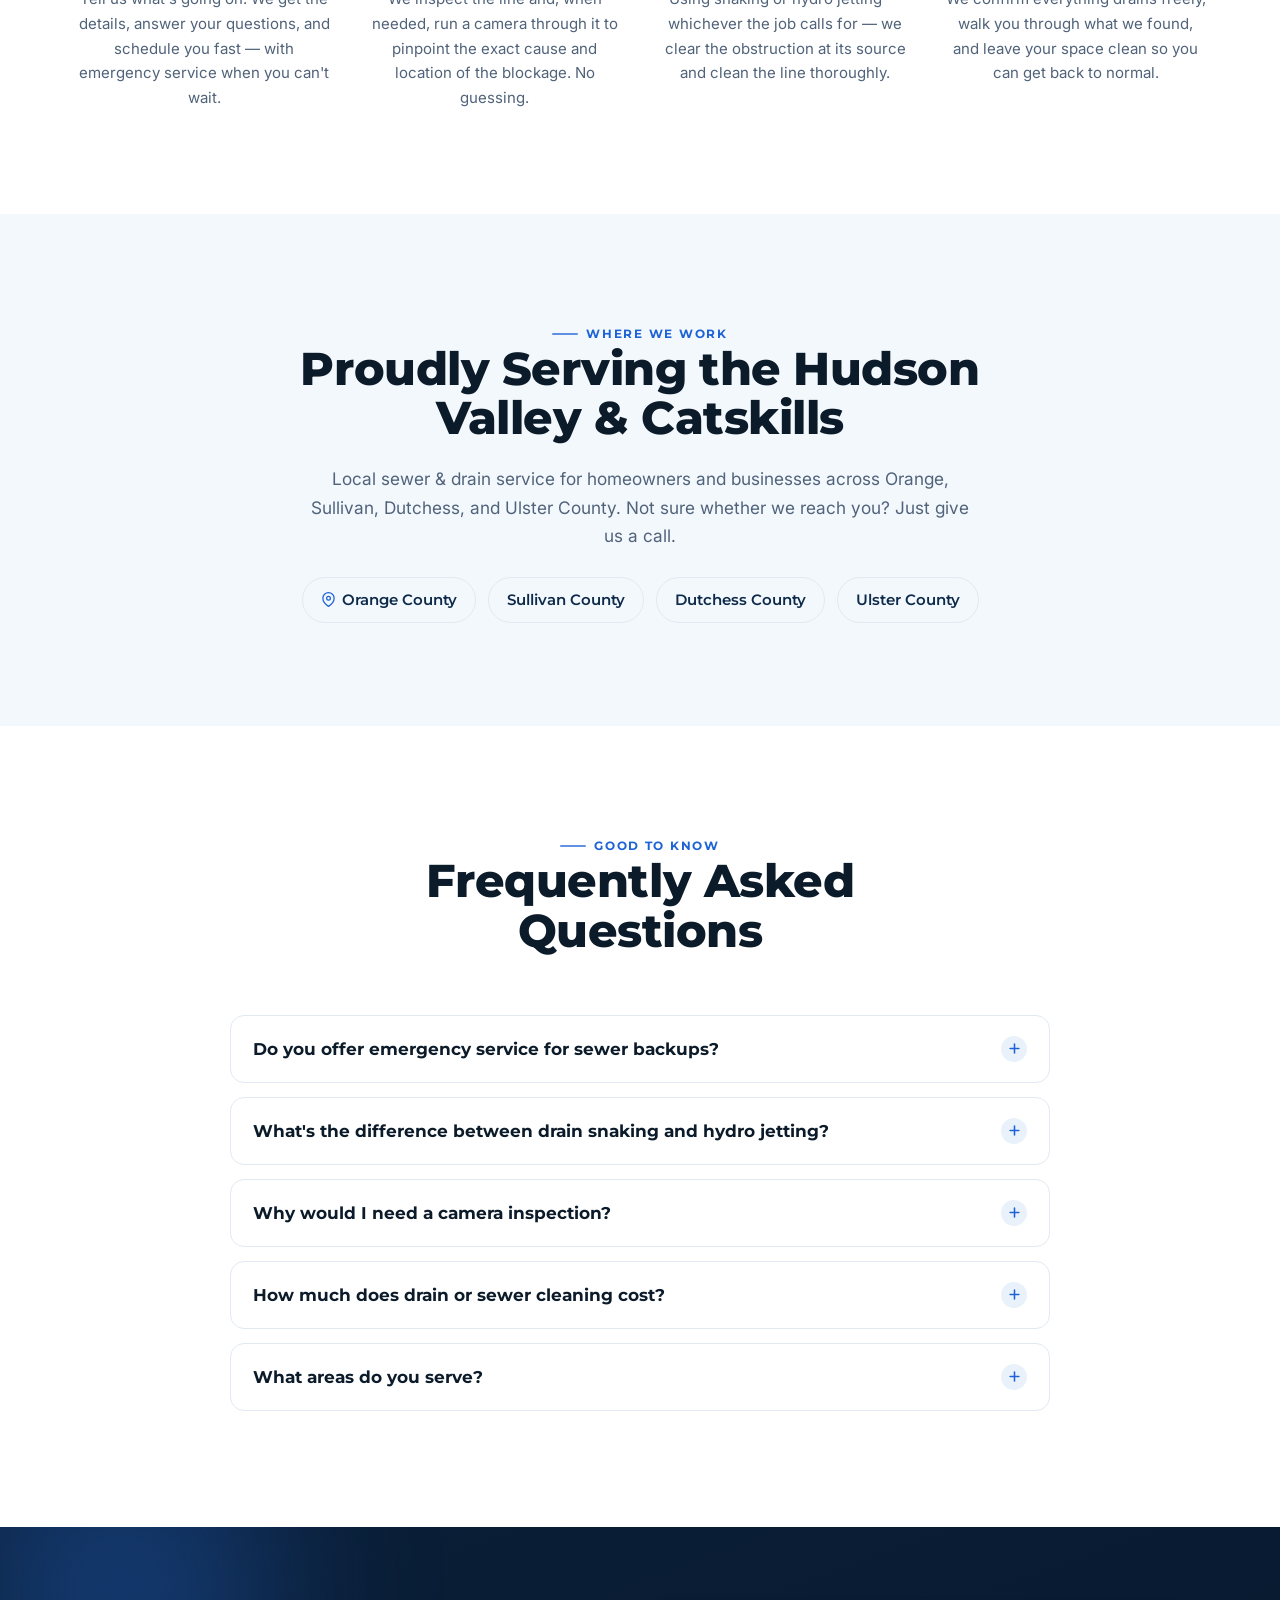
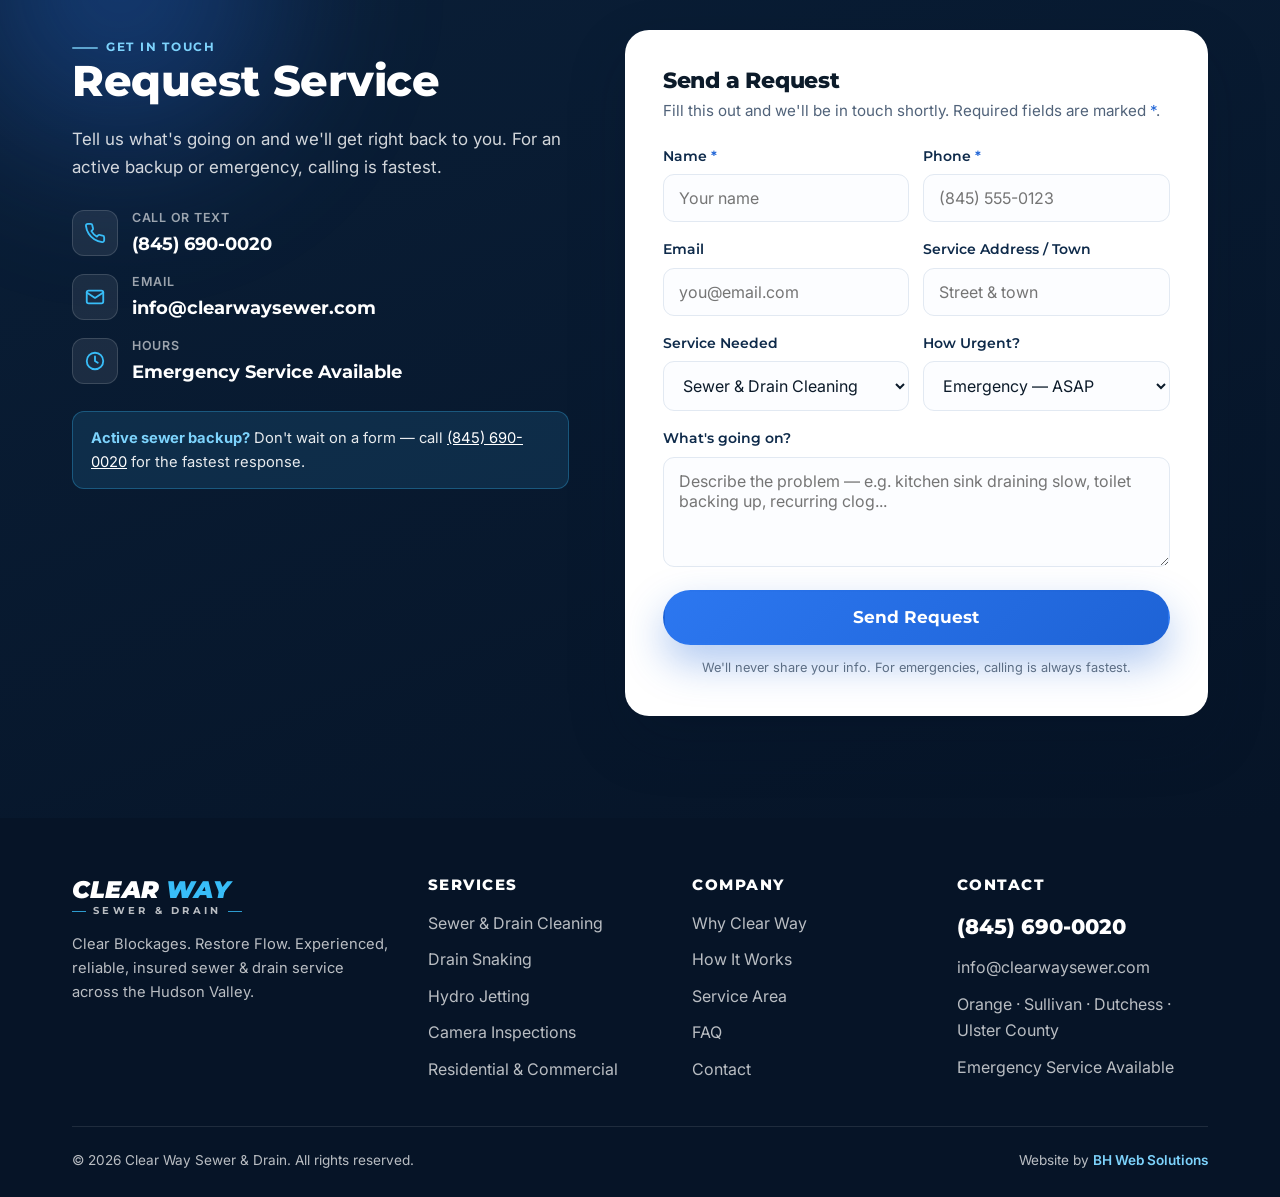
==== commit 0c2d0d7f: "Add favicon fallbacks: .ico + PNG sizes + apple-touch-icon (SVG-only favicon invisible in Safari/Goo" ====
--- a/index.html
+++ b/index.html
@@ -25,7 +25,10 @@
   <meta name="twitter:image:alt" content="Clear Way Sewer &amp; Drain — Hudson Valley NY" />
 
   <!-- Favicon -->
+  <link rel="icon" href="favicon.ico" sizes="32x32" />
   <link rel="icon" href="favicon.svg" type="image/svg+xml" />
+  <link rel="icon" type="image/png" sizes="192x192" href="favicon-192.png" />
+  <link rel="apple-touch-icon" href="apple-touch-icon.png" />
   <link rel="apple-touch-icon" href="assets/img/apple-touch-icon.png" />
 
   <!-- Fonts -->
